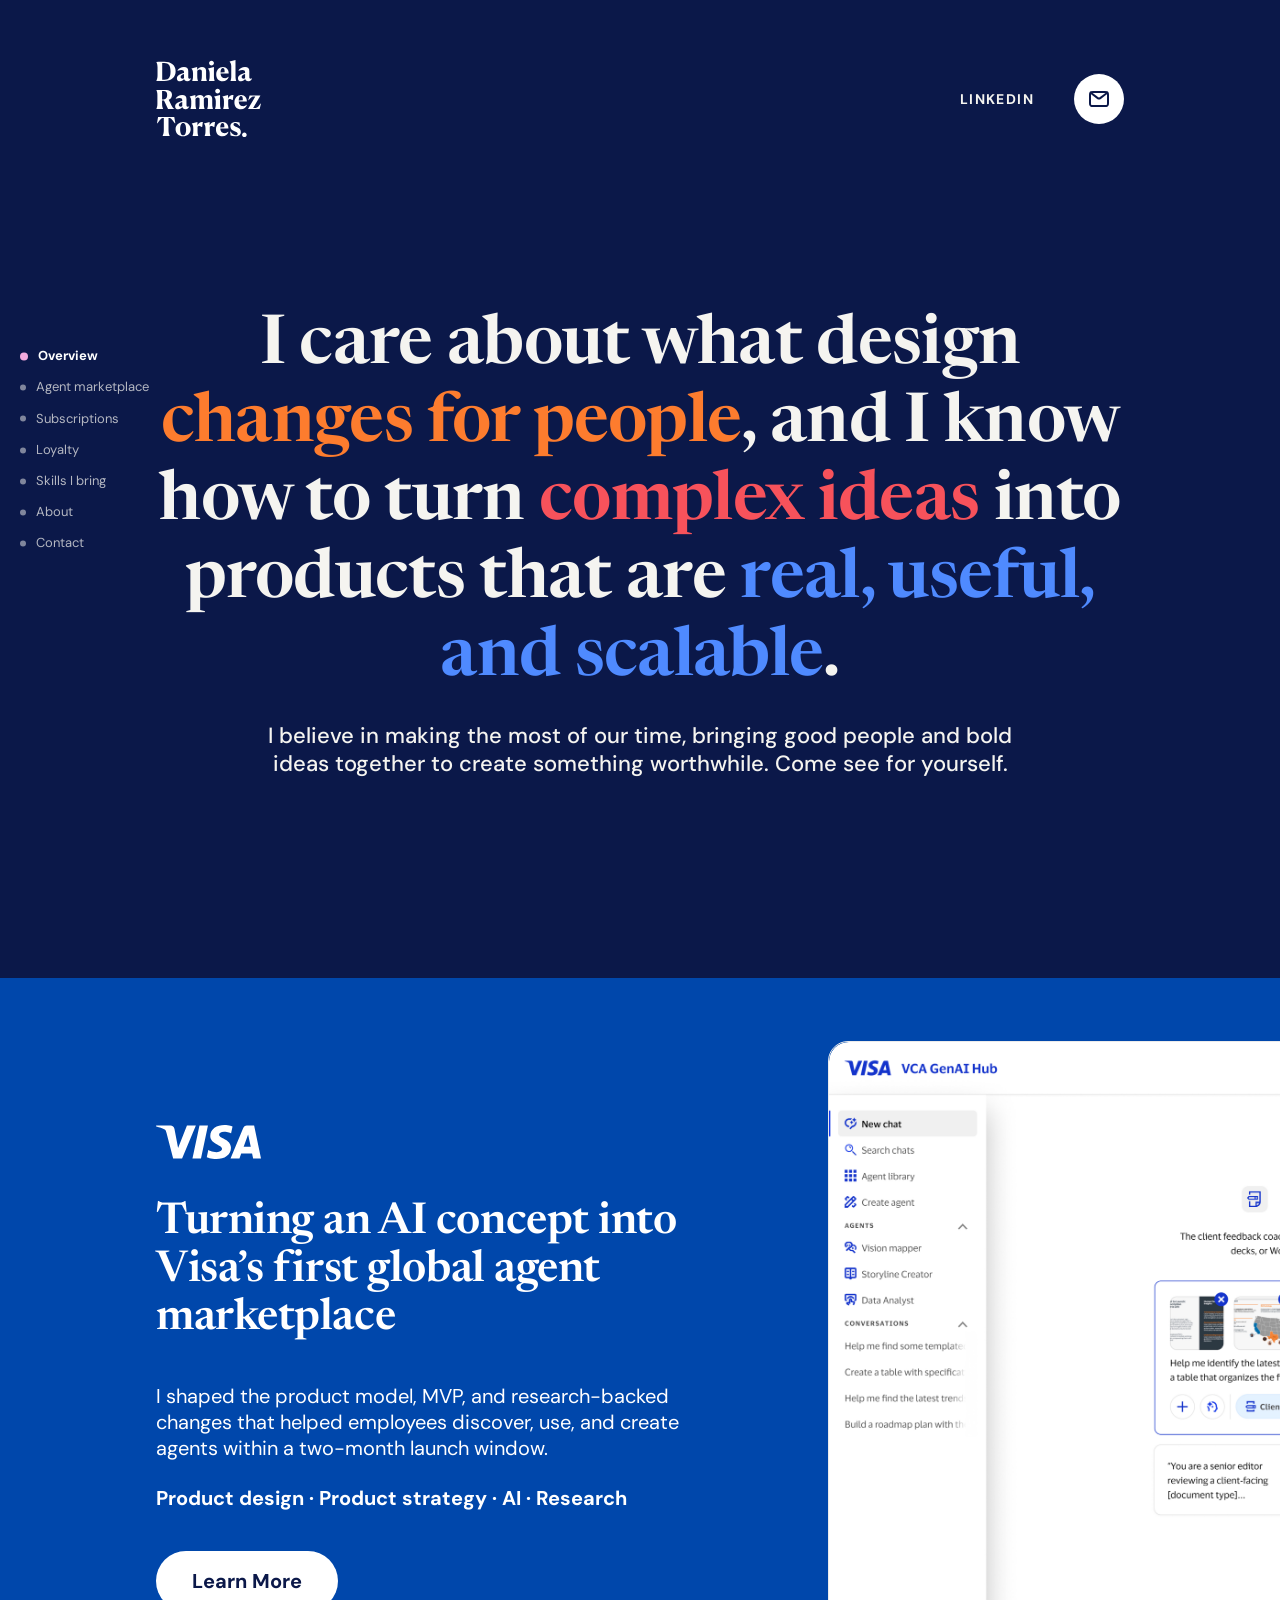
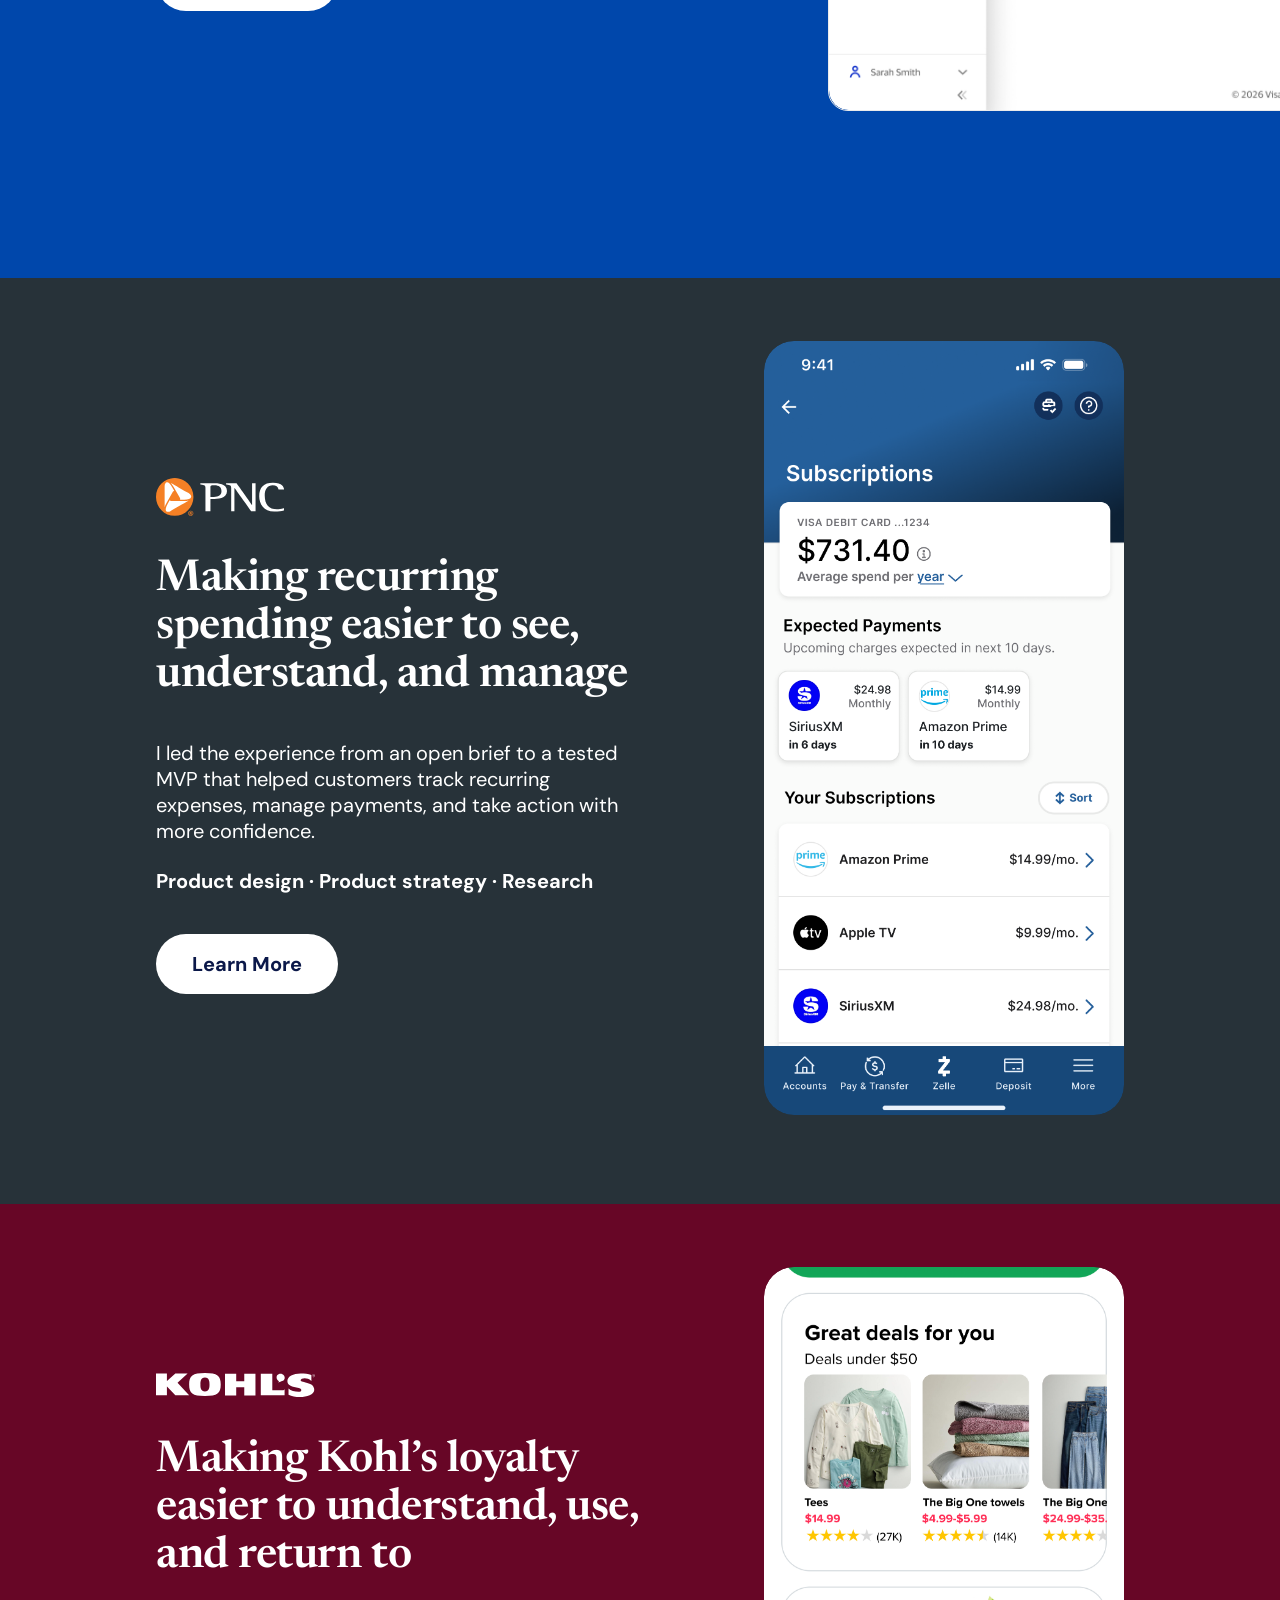
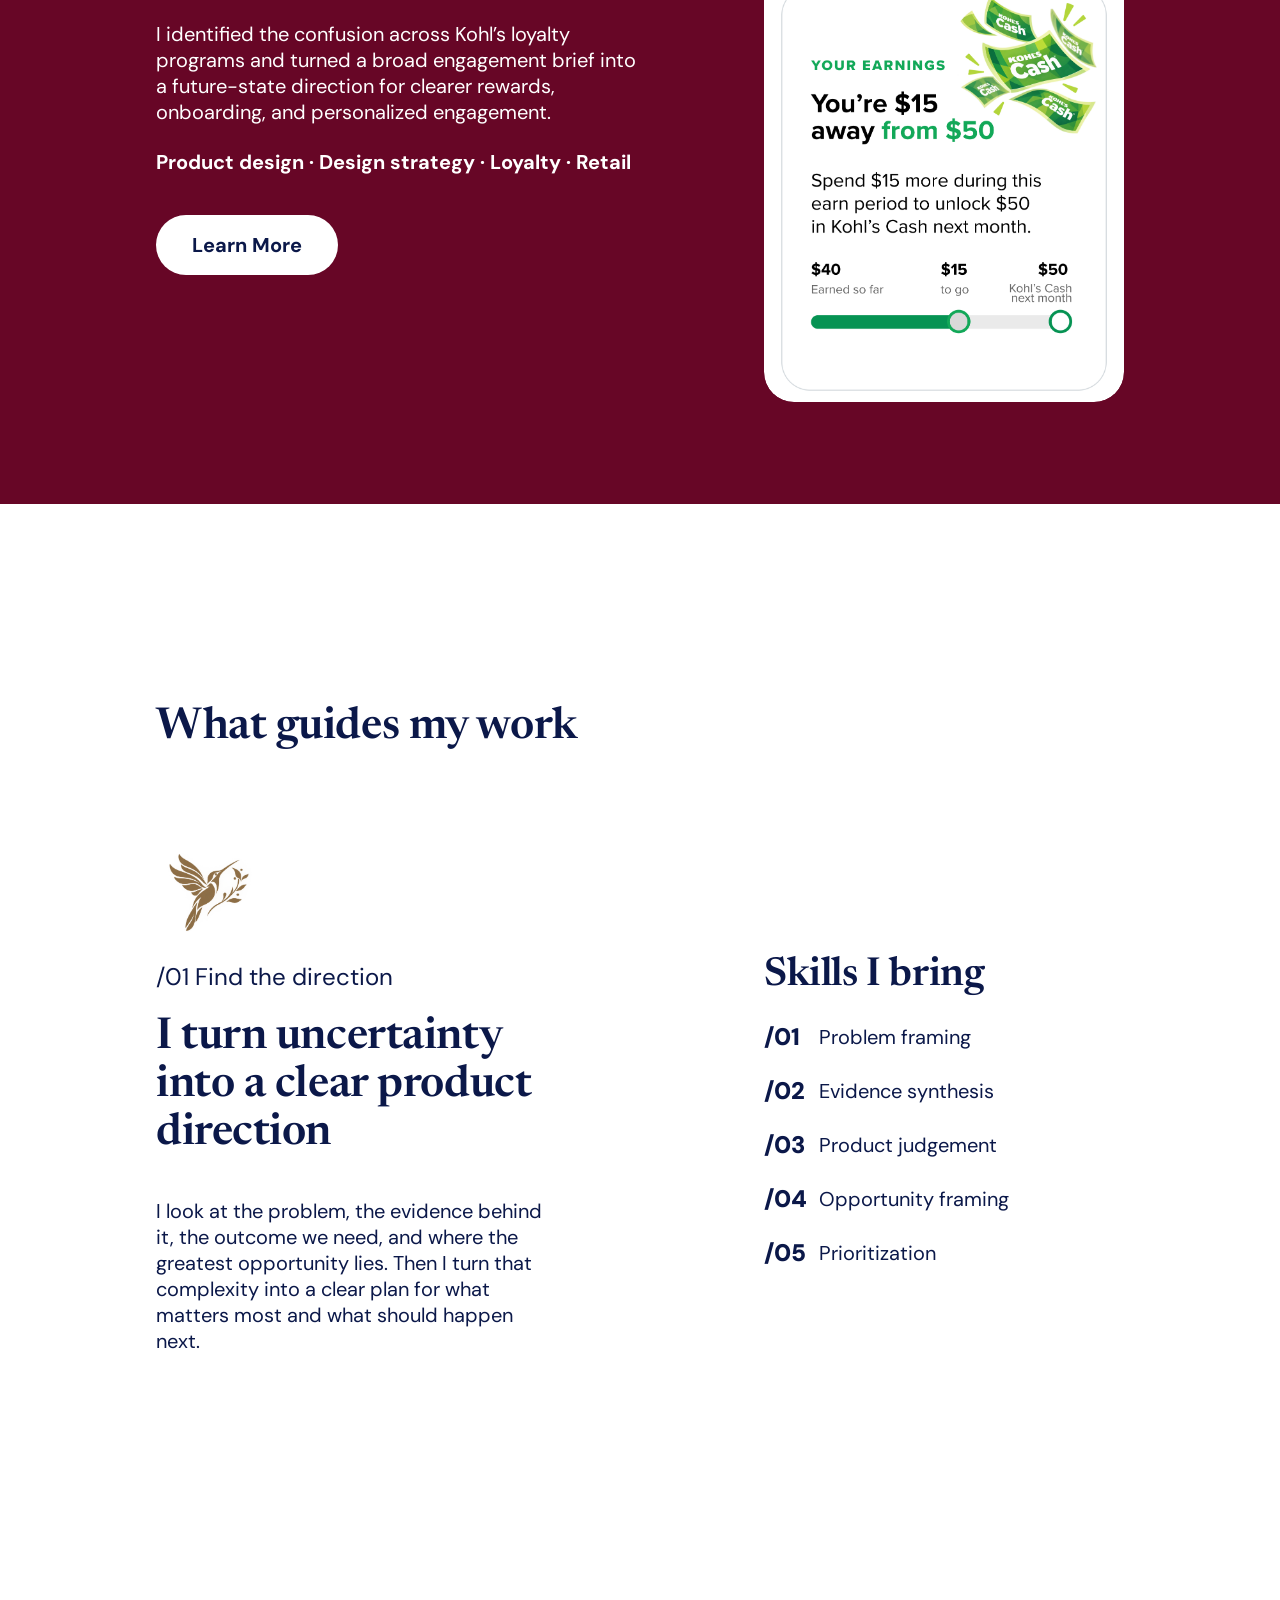
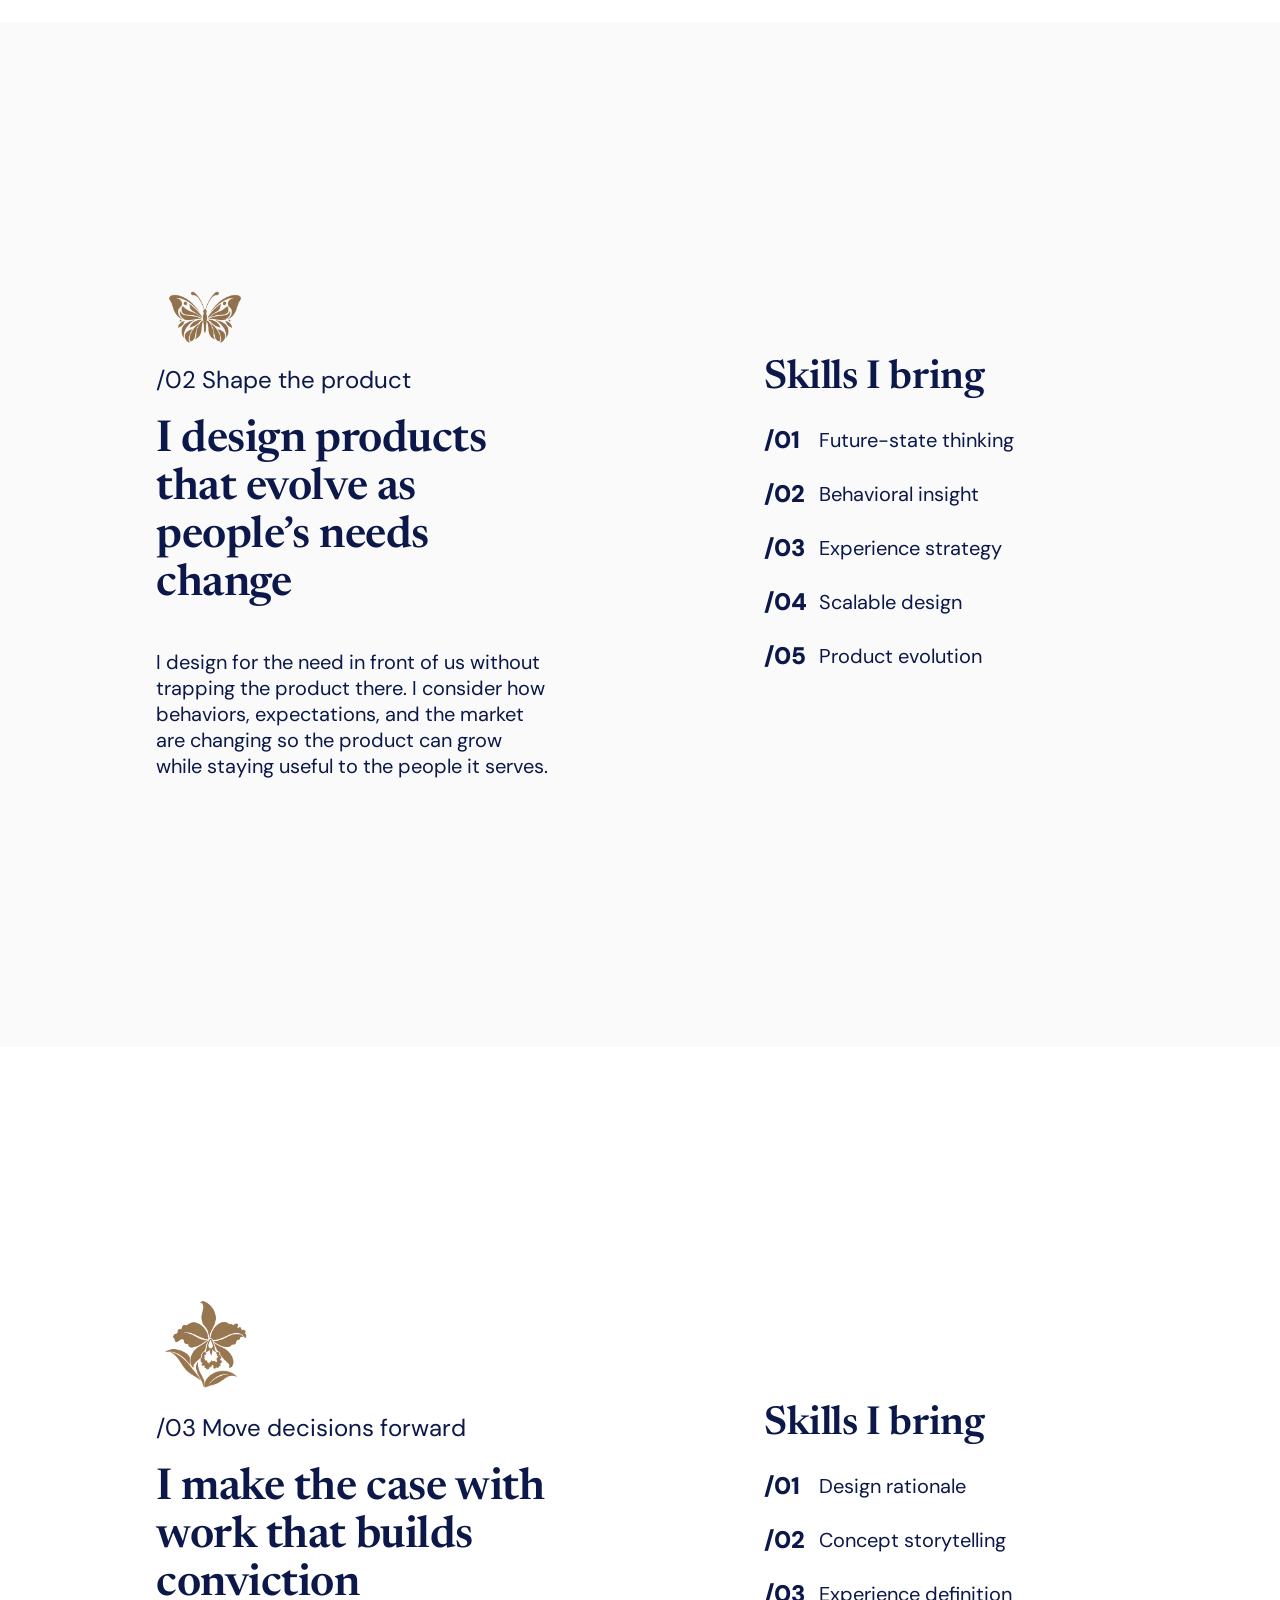
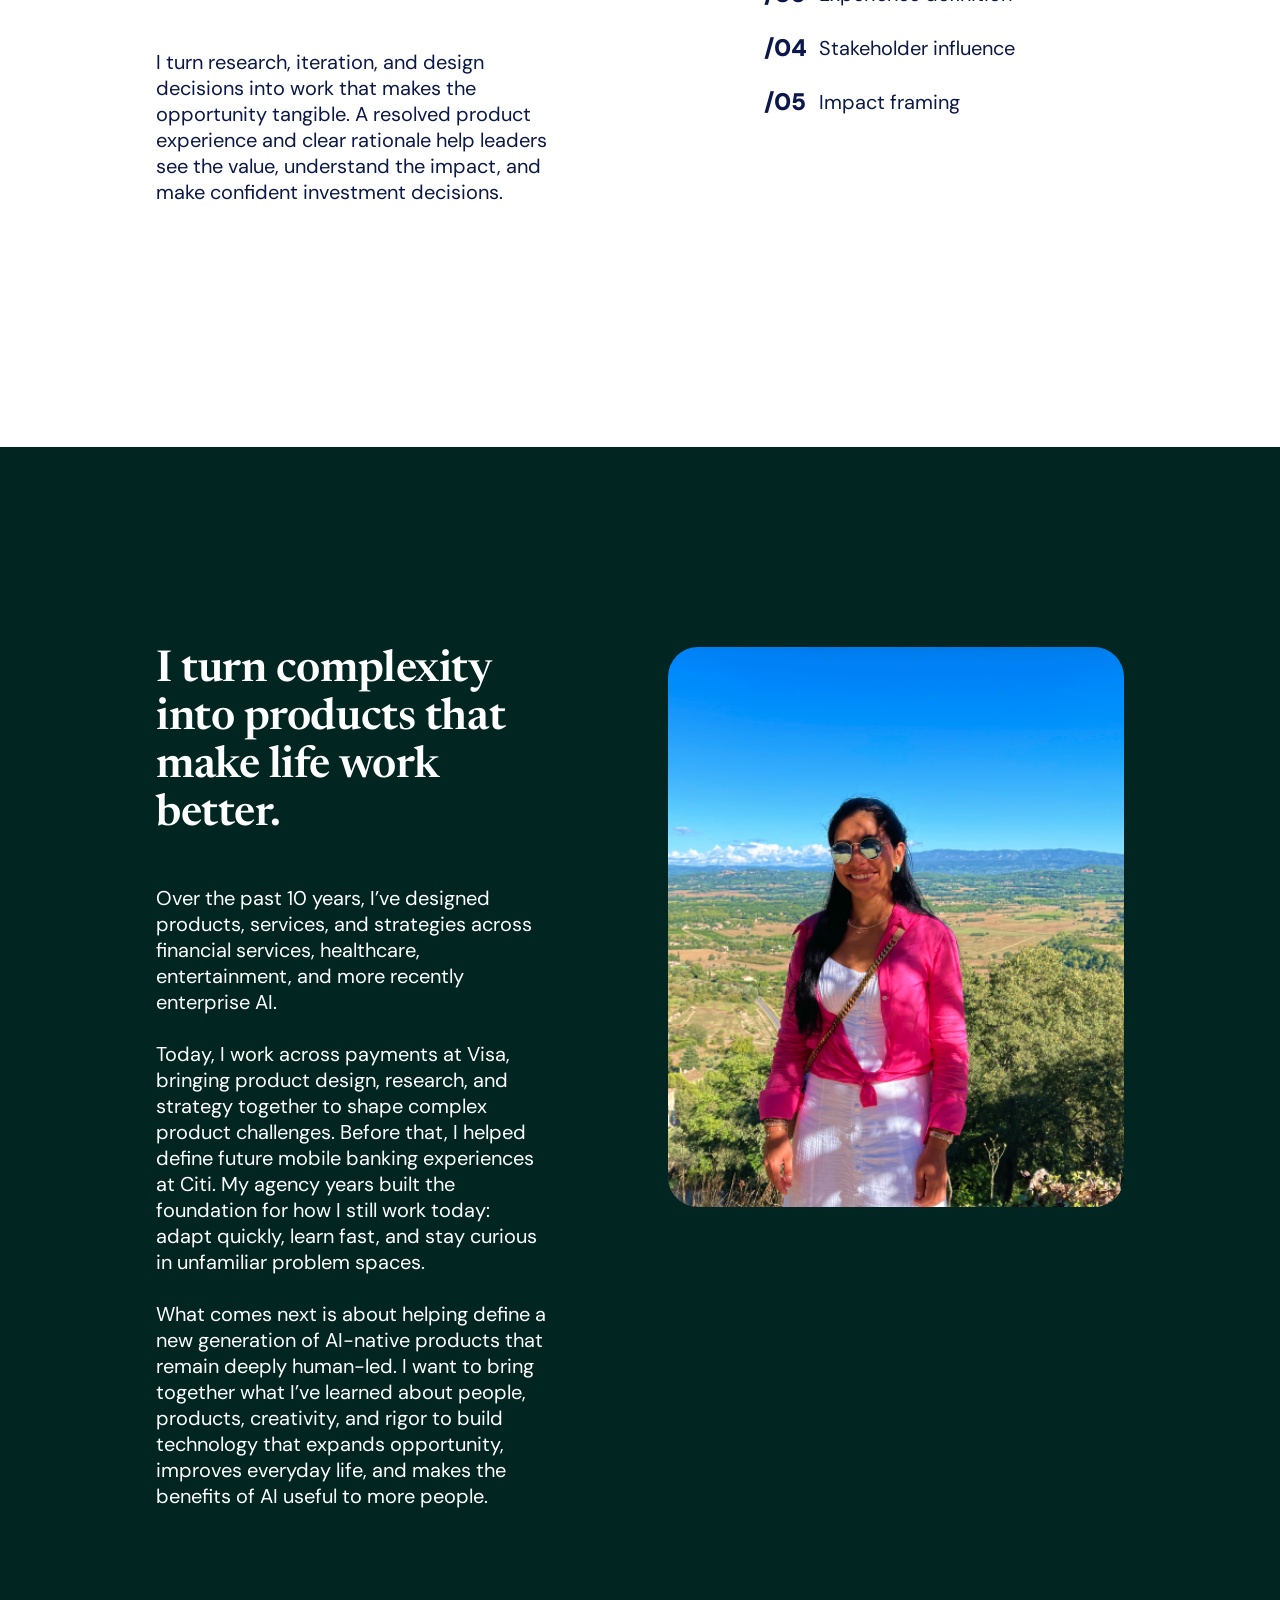
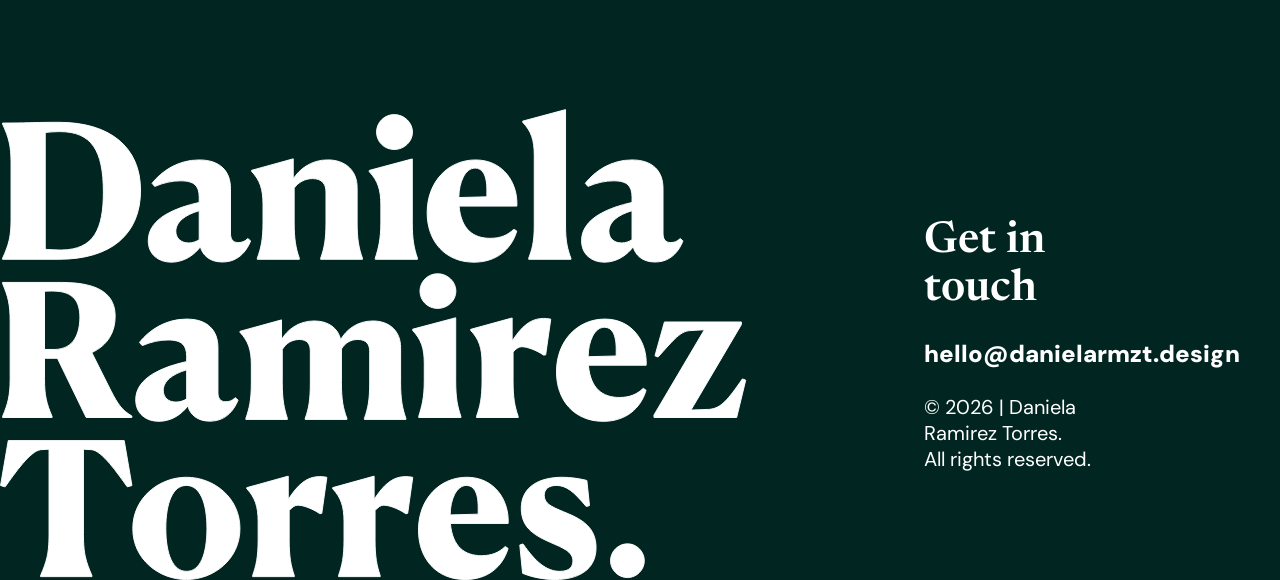
==== index.html @ c7152f42 "Point the header LinkedIn link to Daniela’s profile. Co-authored-by: Cursor <cursoragent@cursor.com>" ====
<!DOCTYPE html>
<html lang="en">
  <head>
    <meta charset="UTF-8" />
    <meta name="viewport" content="width=device-width, initial-scale=1.0" />
    <title>Daniela Ramirez Torres — Product Designer</title>
    <meta
      name="description"
      content="I believe in making the most of our time, bringing good people and bold ideas together to create something worthwhile. Come see for yourself."
    />
    <link rel="stylesheet" href="css/styles.css" />
  </head>
  <body>
    <a class="skip-link" href="#main">Skip to content</a>

    <nav class="side-nav" id="side-nav" aria-label="Page sections">
      <ul class="side-nav__list">
        <li class="side-nav__item">
          <a class="side-nav__link is-active" href="#hero" data-section="hero" aria-current="location">
            <span class="side-nav__indicator" aria-hidden="true"></span>
            <span class="side-nav__label">Overview</span>
          </a>
        </li>
        <li class="side-nav__item">
          <a class="side-nav__link" href="#agent-marketplace" data-section="agent-marketplace">
            <span class="side-nav__indicator" aria-hidden="true"></span>
            <span class="side-nav__label">Agent marketplace</span>
          </a>
        </li>
        <li class="side-nav__item">
          <a class="side-nav__link" href="#subscriptions" data-section="subscriptions">
            <span class="side-nav__indicator" aria-hidden="true"></span>
            <span class="side-nav__label">Subscriptions</span>
          </a>
        </li>
        <li class="side-nav__item">
          <a class="side-nav__link" href="#loyalty" data-section="loyalty">
            <span class="side-nav__indicator" aria-hidden="true"></span>
            <span class="side-nav__label">Loyalty</span>
          </a>
        </li>
        <li class="side-nav__item">
          <a class="side-nav__link" href="#guides" data-section="guides">
            <span class="side-nav__indicator" aria-hidden="true"></span>
            <span class="side-nav__label">Skills I bring</span>
          </a>
        </li>
        <li class="side-nav__item">
          <a class="side-nav__link" href="#about" data-section="about">
            <span class="side-nav__indicator" aria-hidden="true"></span>
            <span class="side-nav__label">About</span>
          </a>
        </li>
        <li class="side-nav__item">
          <a class="side-nav__link" href="#contact" data-section="contact">
            <span class="side-nav__indicator" aria-hidden="true"></span>
            <span class="side-nav__label">Contact</span>
          </a>
        </li>
      </ul>
    </nav>

    <nav class="mobile-nav" id="mobile-nav" aria-label="Page sections">
      <button
        type="button"
        class="mobile-nav__backdrop"
        tabindex="-1"
        aria-hidden="true"
        data-mobile-nav-close
      ></button>
      <div class="mobile-nav__dock">
        <div class="mobile-nav__panel" id="mobile-nav-panel">
          <div class="mobile-nav__panel-inner">
            <ul class="side-nav__list mobile-nav__list">
              <li class="side-nav__item">
                <a class="side-nav__link is-active" href="#hero" data-section="hero" aria-current="location">
                  <span class="side-nav__indicator" aria-hidden="true"></span>
                  <span class="side-nav__label">Overview</span>
                </a>
              </li>
              <li class="side-nav__item">
                <a class="side-nav__link" href="#agent-marketplace" data-section="agent-marketplace">
                  <span class="side-nav__indicator" aria-hidden="true"></span>
                  <span class="side-nav__label">Agent marketplace</span>
                </a>
              </li>
              <li class="side-nav__item">
                <a class="side-nav__link" href="#subscriptions" data-section="subscriptions">
                  <span class="side-nav__indicator" aria-hidden="true"></span>
                  <span class="side-nav__label">Subscriptions</span>
                </a>
              </li>
              <li class="side-nav__item">
                <a class="side-nav__link" href="#loyalty" data-section="loyalty">
                  <span class="side-nav__indicator" aria-hidden="true"></span>
                  <span class="side-nav__label">Loyalty</span>
                </a>
              </li>
              <li class="side-nav__item">
                <a class="side-nav__link" href="#guides" data-section="guides">
                  <span class="side-nav__indicator" aria-hidden="true"></span>
                  <span class="side-nav__label">Skills I bring</span>
                </a>
              </li>
              <li class="side-nav__item">
                <a class="side-nav__link" href="#about" data-section="about">
                  <span class="side-nav__indicator" aria-hidden="true"></span>
                  <span class="side-nav__label">About</span>
                </a>
              </li>
              <li class="side-nav__item">
                <a class="side-nav__link" href="#contact" data-section="contact">
                  <span class="side-nav__indicator" aria-hidden="true"></span>
                  <span class="side-nav__label">Contact</span>
                </a>
              </li>
            </ul>
          </div>
        </div>
        <button
          type="button"
          class="mobile-nav__toggle"
          aria-expanded="false"
          aria-controls="mobile-nav-panel"
        >
          <span class="mobile-nav__current" data-mobile-nav-current>Overview</span>
        </button>
      </div>
    </nav>

    <header class="site-header">
      <div class="shell">
        <a class="brand" href="#hero" aria-label="Daniela Ramirez Torres">
          <img
            class="brand__logo"
            src="assets/Logos/drt-logo.svg"
            alt="Daniela Ramirez Torres"
            width="105"
            height="78"
          />
        </a>

        <div class="header-meta">
          <a
            class="meta-link"
            href="https://www.linkedin.com/in/daniela-ramirezt"
            target="_blank"
            rel="noopener noreferrer"
            >LinkedIn</a
          >
          <a class="btn btn--icon" href="mailto:hello@danielarmzt.design" aria-label="Email Daniela">
            <svg
              class="btn--icon__icon"
              width="20"
              height="16"
              viewBox="0 0 20 16"
              fill="none"
              xmlns="http://www.w3.org/2000/svg"
              aria-hidden="true"
            >
              <path
                d="M2 2L8.10764 6.61227L8.10967 6.61396C8.78785 7.11129 9.12714 7.3601 9.49876 7.45622C9.82723 7.54117 10.1725 7.54117 10.501 7.45622C10.8729 7.36001 11.2132 7.11047 11.8926 6.61227C11.8926 6.61227 15.8101 3.60594 18 2M1 11.8002V4.2002C1 3.08009 1 2.51962 1.21799 2.0918C1.40974 1.71547 1.71547 1.40974 2.0918 1.21799C2.51962 1 3.08009 1 4.2002 1H15.8002C16.9203 1 17.4796 1 17.9074 1.21799C18.2837 1.40974 18.5905 1.71547 18.7822 2.0918C19 2.5192 19 3.079 19 4.19691V11.8036C19 12.9215 19 13.4805 18.7822 13.9079C18.5905 14.2842 18.2837 14.5905 17.9074 14.7822C17.48 15 16.921 15 15.8031 15H4.19691C3.079 15 2.5192 15 2.0918 14.7822C1.71547 14.5905 1.40974 14.2842 1.21799 13.9079C1 13.4801 1 12.9203 1 11.8002Z"
                stroke="currentColor"
                stroke-width="2"
                stroke-linecap="round"
                stroke-linejoin="round"
              />
            </svg>
          </a>
        </div>
      </div>
    </header>

    <main id="main">
      <section class="hero" id="hero" data-section-panel>
        <div class="shell">
          <div class="grid-12">
            <div class="hero__inner">
              <h1 class="hero__headline">
                <span class="hero__desktop">
                  I care about what design
                  <span class="accent-orange">changes for people</span>, and I know how to turn
                  <span class="accent-coral">complex ideas</span> into products that are
                  <span class="accent-blue">real, useful, and scalable</span>.
                </span>
                <span class="hero__mobile">
                  I care about what design
                  <span class="accent-orange">changes for people</span>, and I know how to turn
                  <span class="accent-coral">complex ideas</span> into products that are
                  <span class="accent-blue">real, useful, and scalable</span>.
                </span>
              </h1>
              <p class="hero__lede">
                <span class="hero__lede-desktop"
                  >I believe in making the most of our time, bringing good people and bold<br />
                  ideas together to create something worthwhile. Come see for yourself.</span
                >
                <span class="hero__lede-tablet"
                  >I’m a product designer and strategist turning ambitious ideas into tangible
                  products teams can build and leaders can confidently invest in.</span
                >
                <span class="hero__lede-mobile"
                  >I believe in making the most of our time, bringing good people and bold ideas
                  together to create something worthwhile. Come see for yourself.</span
                >
              </p>
            </div>
          </div>
        </div>
      </section>

      <section class="work" id="work" data-section-panel>
        <article class="project project--visa" id="agent-marketplace" data-section-panel>
          <div class="shell">
            <div class="project__layout">
              <div class="project__copy">
                <img class="project__logo" src="assets/Logos/visa-logo.svg" alt="Visa" width="105" height="34" />
                <h2>Turning an AI concept into Visa’s first global agent marketplace</h2>
                <div class="project__body">
                  <p>
                    I shaped the product model, MVP, and research-backed changes that helped employees discover, use, and create agents within a two-month launch window.
                  </p>
                  <p class="project__tags">Product design · Product strategy · AI · Research</p>
                </div>
                <a class="btn btn--primary" href="agent-marketplace.html">Learn More</a>
              </div>
              <div class="project__media project__media--bleed">
                <div class="mockup mockup--desktop mockup--bleed">
                  <img src="assets/images/project-visa.png" alt="Visa Agent Marketplace product interface" />
                </div>
              </div>
            </div>
          </div>
        </article>

        <article class="project project--pnc" id="subscriptions" data-section-panel>
          <div class="shell">
            <div class="project__layout">
              <div class="project__copy">
                <img class="project__logo project__logo--pnc" src="assets/Logos/PNC-logo.svg" alt="PNC" width="128" height="38" />
                <h2>Making recurring spending easier to see, understand, and manage</h2>
                <div class="project__body">
                  <p>
                    I led the experience from an open brief to a tested MVP that helped customers track recurring expenses, manage payments, and take action with more confidence.
                  </p>
                  <p class="project__tags">Product design · Product strategy · Research</p>
                </div>
                <a class="btn btn--primary" href="subscription-manager.html">Learn More</a>
              </div>
              <div class="project__media">
                <div class="mockup mockup--phone">
                  <img src="assets/images/project-pnc.png" alt="PNC Subscriptions mobile experience" />
                </div>
              </div>
            </div>
          </div>
        </article>

        <article class="project project--kohls" id="loyalty" data-section-panel>
          <div class="shell">
            <div class="project__layout">
              <div class="project__copy">
                <img class="project__logo project__logo--kohls" src="assets/Logos/Kohls-logo.svg" alt="Kohl's" width="159" height="24" />
                <h2>Making Kohl’s loyalty easier to understand, use, and return to</h2>
                <div class="project__body">
                  <p>
                    I identified the confusion across Kohl’s loyalty programs and turned a broad engagement brief into a future-state direction for clearer rewards, onboarding, and personalized engagement.
                  </p>
                  <p class="project__tags">Product design · Design strategy · Loyalty · Retail</p>
                </div>
                <a class="btn btn--primary" href="loyalty.html">Learn More</a>
              </div>
              <div class="project__media">
                <div class="mockup mockup--phone mockup--crop">
                  <img src="assets/images/project-kohls.png" alt="Kohl's loyalty mobile experience" />
                </div>
              </div>
            </div>
          </div>
        </article>
      </section>

      <section class="guides" id="guides" data-section-panel>
        <div class="shell">
          <h2 class="guides__heading">What guides my work</h2>
        </div>

        <div class="principle principle--direction" id="direction" data-section-panel>
          <div class="shell">
            <div class="principle__row">
              <div class="principle__main">
                <div class="principle__heading-group">
                  <div class="principle__label">
                    <img
                      class="principle__icon"
                      src="assets/illustrations/colibri-01.png"
                      alt=""
                      width="100"
                      height="100"
                    />
                    <p class="principle__eyebrow">/01 Find the direction</p>
                  </div>
                  <h2>I turn uncertainty into a clear product direction</h2>
                </div>
                <p>
                  I look at the problem, the evidence behind it, the outcome we need, and where the greatest opportunity lies. Then I turn that complexity into a clear plan for what matters most and what should happen next.
                </p>
              </div>
              <aside class="principle__skills">
                <h3>Skills I bring</h3>
                <ol>
                  <li><span>/01</span> Problem framing</li>
                  <li><span>/02</span> Evidence synthesis</li>
                  <li><span>/03</span> Product judgement</li>
                  <li><span>/04</span> Opportunity framing</li>
                  <li><span>/05</span> Prioritization</li>
                </ol>
              </aside>
            </div>
          </div>
        </div>
      </section>

      <section class="principle principle--shaping principle--alt" id="shaping" data-section-panel>
        <div class="shell">
          <div class="principle__row">
            <div class="principle__main">
              <div class="principle__heading-group">
                <div class="principle__label">
                  <img
                    class="principle__icon principle__icon--mariposa"
                    src="assets/illustrations/mariposa-01.png"
                    alt=""
                    width="100"
                    height="100"
                  />
                  <p class="principle__eyebrow">/02 Shape the product</p>
                </div>
                <h2>I design products that evolve as people’s needs change</h2>
              </div>
              <p>
                I design for the need in front of us without trapping the product there. I consider how behaviors, expectations, and the market are changing so the product can grow while staying useful to the people it serves.
              </p>
            </div>
            <aside class="principle__skills">
              <h3>Skills I bring</h3>
              <ol>
                <li><span>/01</span> Future-state thinking</li>
                <li><span>/02</span> Behavioral insight</li>
                <li><span>/03</span> Experience strategy</li>
                <li><span>/04</span> Scalable design</li>
                <li><span>/05</span> Product evolution</li>
              </ol>
            </aside>
          </div>
        </div>
      </section>

      <section class="principle principle--conviction" id="conviction" data-section-panel>
        <div class="shell">
          <div class="principle__row">
            <div class="principle__main">
              <div class="principle__heading-group">
                <div class="principle__label">
                  <img
                    class="principle__icon"
                    src="assets/illustrations/cattleya-01.png"
                    alt=""
                    width="100"
                    height="100"
                  />
                  <p class="principle__eyebrow">/03 Move decisions forward</p>
                </div>
                <h2>I make the case with work that builds conviction</h2>
              </div>
              <p>
                I turn research, iteration, and design decisions into work that makes the opportunity tangible. A resolved product experience and clear rationale help leaders see the value, understand the impact, and make confident investment decisions.
              </p>
            </div>
            <aside class="principle__skills">
              <h3>Skills I bring</h3>
              <ol>
                <li><span>/01</span> Design rationale</li>
                <li><span>/02</span> Concept storytelling</li>
                <li><span>/03</span> Experience definition</li>
                <li><span>/04</span> Stakeholder influence</li>
                <li><span>/05</span> Impact framing</li>
              </ol>
            </aside>
          </div>
        </div>
      </section>

      <section class="about" id="about" data-section-panel>
        <div class="shell">
          <div class="about__layout">
            <div class="about__copy">
              <h2>I turn complexity into products that make life work better.</h2>
              <div class="about__body">
                <p>
                  Over the past 10 years, I’ve designed products, services, and strategies across financial services, healthcare, entertainment, and more recently enterprise AI.
                </p>
                <p>
                  Today, I work across payments at Visa, bringing product design, research, and strategy together to shape complex product challenges. Before that, I helped define future mobile banking experiences at Citi. My agency years built the foundation for how I still work today: adapt quickly, learn fast, and stay curious in unfamiliar problem spaces.
                </p>
                <p>
                  What comes next is about helping define a new generation of AI-native products that remain deeply human-led. I want to bring together what I’ve learned about people, products, creativity, and rigor to build technology that expands opportunity, improves everyday life, and makes the benefits of AI useful to more people.
                </p>
              </div>
            </div>
            <figure class="about__photo">
              <img src="assets/images/portrait.png" alt="Portrait of Daniela Ramirez Torres" />
            </figure>
          </div>
        </div>
      </section>
    </main>

    <footer class="site-footer" id="contact" data-section-panel>
      <div class="footer__layout">
        <div class="brand brand--footer-logo" aria-hidden="true">
          <img
            class="brand__logo brand__logo--footer"
            src="assets/Logos/drt-logo-footer.svg"
            alt=""
            width="804"
            height="471"
          />
        </div>

        <div class="footer__contact">
          <p class="footer__cta">Get in touch</p>
          <a class="footer__email" href="mailto:hello@danielarmzt.design">hello@danielarmzt.design</a>
          <p class="footer__legal">
            © 2026 | Daniela Ramirez Torres.<br />
            All rights reserved.
          </p>
        </div>
      </div>
    </footer>

    <script src="js/main.js"></script>
  </body>
</html>
---- css/styles.css ----
/* =========================================================
   DRT Portfolio — Home / Intro @ 1440
   Mapped from Figma: colors, 12-col grid, Newsreader + DM Sans
   ========================================================= */

@font-face {
  font-family: "Newsreader";
  src: url("../assets/fonts/Newsreader-VariableFont_opsz,wght.ttf") format("truetype");
  font-weight: 200 800;
  font-style: normal;
  font-display: swap;
}

@font-face {
  font-family: "Newsreader";
  src: url("../assets/fonts/Newsreader-Italic-VariableFont_opsz,wght.ttf") format("truetype");
  font-weight: 200 800;
  font-style: italic;
  font-display: swap;
}

@font-face {
  font-family: "DM Sans";
  src: url("../assets/fonts/DMSans-VariableFont_opsz,wght.ttf") format("truetype");
  font-weight: 100 1000;
  font-style: normal;
  font-display: swap;
}

@font-face {
  font-family: "DM Sans";
  src: url("../assets/fonts/DMSans-Italic-VariableFont_opsz,wght.ttf") format("truetype");
  font-weight: 100 1000;
  font-style: italic;
  font-display: swap;
}

:root {
  /* Exact Figma tokens — Home / Intro / Master / Desktop / 1440 */
  --navy: #0b1849;
  --cream: #f5f4f0;
  --ink: #0b1849;
  --ink-soft: #3c496a;
  --paper: #ffffff;
  --paper-alt: #fafafb;
  --orange: #fd7c2e;
  --coral: #c41e3a;
  --blue: #0068f9;
  --blue-pressed: #004ac1;
  --btn-primary-bg: #ffffff;
  --btn-primary-hover: #d6e6ff;
  --btn-primary-text: #0b1849;
  --visa-bg: #0047ab;
  --pnc-bg: #273239;
  --kohls-bg: #670626;
  --about-bg: #012622;
  --green: #009852;
  --direction: #0b1849;
  --shaping: #0b1849;
  --conviction: #0b1849;
  --about-heading: #ffffff;
  --dot-active: #f2abde;
  --lang-fill: #172452;
  --lang-border: rgba(255, 255, 255, 0.1);
  --lang-hover: #515b7d;
  --secondary: #515b7d;
  --side-nav-indicator: rgba(245, 244, 240, 0.55);
  --side-nav-indicator-active: var(--dot-active);
  --side-nav-label: rgba(245, 244, 240, 0.72);
  --side-nav-label-active: var(--cream);
  --side-nav-scroll-offset: 0px;

  --serif: "Newsreader", "Iowan Old Style", "Palatino Linotype", serif;
  --sans: "DM Sans", "Avenir Next", "Segoe UI", sans-serif;

  /* 12-column system — artboard 1440
     Measured content: x 156–1284 (1128px)
     columns 72px + gutters 24px */
  --page: 1440px;
  --margin: 156px;
  --gutter: 24px;
  --cols: 12;
  --col: 72px;
  --content: calc(var(--page) - (var(--margin) * 2));

  --header-h: 184px;
  --ease: cubic-bezier(0.22, 1, 0.36, 1);
  --section-y: 0;
}

*,
*::before,
*::after {
  box-sizing: border-box;
}

html {
  scroll-behavior: smooth;
}

@media (prefers-reduced-motion: reduce) {
  html {
    scroll-behavior: auto;
  }
}

[data-section-panel] {
  scroll-margin-top: var(--side-nav-scroll-offset);
}

/* Nav targets fill at least one viewport so scroll-to never peeks the next panel.
   Contact/footer is excluded — it should stay content-sized. */
#hero,
#agent-marketplace,
#subscriptions,
#loyalty,
#guides,
#about {
  min-height: 100svh;
  min-height: 100dvh;
}

body {
  margin: 0;
  font-family: var(--sans);
  color: var(--ink);
  background: var(--paper);
  line-height: 1.55;
  text-rendering: optimizeLegibility;
  -webkit-font-smoothing: antialiased;
}

img {
  max-width: 100%;
  display: block;
}

a {
  color: inherit;
  text-decoration: none;
}

button {
  font: inherit;
  color: inherit;
  background: none;
  border: 0;
  cursor: pointer;
}

h1,
h2,
h3 {
  font-family: var(--serif);
  font-weight: 600;
  letter-spacing: -0.01em;
  line-height: 1.15;
}

p {
  margin: 0;
}

.skip-link {
  position: absolute;
  left: -999px;
  top: 0;
  background: var(--paper);
  color: var(--navy);
  padding: 0.75rem 1rem;
  z-index: 100;
}

.skip-link:focus {
  left: 1rem;
  top: 1rem;
}

/* ---------- Centered 12-column canvas ---------- */

.shell {
  width: min(100%, var(--page));
  max-width: var(--page);
  margin-inline: auto;
  padding-inline: var(--margin);
  box-sizing: border-box;
}

.grid-12 {
  display: grid;
  grid-template-columns: repeat(var(--cols), minmax(0, 1fr));
  column-gap: var(--gutter);
  width: 100%;
}

@media (max-width: 1200px) {
  :root {
    --margin: clamp(1.5rem, 5vw, 6rem);
  }
}

@media (max-width: 900px) {
  :root {
    --margin: clamp(1.25rem, 5vw, 2rem);
  }
}

/* ---------- Buttons (Figma Component States 22:84) ---------- */

.btn {
  display: inline-flex;
  align-items: center;
  justify-content: center;
  gap: 0.5rem;
  min-height: 60px;
  height: 60px;
  padding: 14px 28px;
  border-radius: 999px;
  border: 0;
  font-family: var(--sans);
  font-size: 20px;
  font-weight: 700;
  line-height: 32px;
  font-variation-settings: "opsz" 14;
  transition: background 0.2s var(--ease), border-color 0.2s var(--ease), color 0.2s var(--ease);
}

/* Primary — Default: white / navy · Hover: #f2f2f2 / navy */
.btn--primary {
  background: var(--btn-primary-bg);
  color: var(--btn-primary-text);
  width: 182px;
}

.btn--primary:hover,
.btn--primary:focus-visible {
  background: var(--btn-primary-hover);
  color: var(--btn-primary-text);
}

.btn--primary:active {
  background: var(--btn-primary-hover);
}

/* Secondary — Default: #515b7d · Hover: #0068f9 */
.btn--secondary {
  background: var(--secondary);
  color: var(--paper);
  border: 2px solid rgba(255, 255, 255, 0.1);
  width: 182px;
}

.btn--secondary:hover,
.btn--secondary:focus-visible {
  background: var(--blue);
  border-color: transparent;
}

.btn--secondary:active {
  background: var(--blue);
}

/* Primary Icon Button — Default: white circle · Hover: #f2f2f2 */
.btn--icon {
  width: 50px;
  height: 50px;
  min-height: 50px;
  padding: 0;
  border-radius: 50%;
  background: var(--btn-primary-bg);
  color: var(--btn-primary-text);
}

.btn--icon:hover,
.btn--icon:focus-visible {
  background: var(--btn-primary-hover);
}

.btn--icon:active {
  background: var(--btn-primary-hover);
}

.btn--icon__icon {
  width: 20px;
  height: 16px;
  display: block;
  flex-shrink: 0;
}

/* ---------- Header ---------- */

.site-header {
  position: absolute;
  top: 0;
  left: 0;
  right: 0;
  z-index: 20;
  color: var(--cream);
}

.site-header .shell {
  display: flex;
  align-items: center;
  justify-content: space-between;
  gap: 1.5rem;
  padding-top: 60px;
  padding-bottom: 46px;
  min-height: var(--header-h);
}

.brand {
  display: inline-flex;
  align-items: flex-start;
  color: inherit;
  line-height: 0;
}

.brand__logo {
  width: 105px;
  height: 78px;
  display: block;
}

.brand__logo--footer {
  width: 804px;
  height: auto;
  max-width: none;
}

.header-meta {
  display: flex;
  align-items: center;
  flex-wrap: nowrap;
  justify-content: flex-end;
  gap: 40px;
  font-size: 0.875rem;
  letter-spacing: 0.1em;
  text-transform: uppercase;
  font-weight: 700;
  line-height: 32px;
}

.meta-link:hover,
.footer__meta a:hover,
.footer__email:hover {
  opacity: 0.75;
}

.meta-location {
  display: inline-flex;
  align-items: center;
  gap: 0.35rem;
}

.meta-location img,
.icon-pin {
  width: 14px;
  height: 14px;
  flex-shrink: 0;
}

.meta-clock,
[data-clock] {
  font-variant-numeric: tabular-nums;
  letter-spacing: 0.04em;
  white-space: nowrap;
  min-width: 5.5rem;
  text-transform: none;
}

.lang-switch {
  position: relative;
}

.lang-switch__btn {
  display: inline-flex;
  align-items: center;
  gap: 0.45rem;
  width: 115px;
  height: 50px;
  justify-content: center;
  border: 2px solid var(--lang-border);
  border-radius: 20px;
  background: var(--lang-fill);
  letter-spacing: 0;
  font-size: 14px;
  font-weight: 700;
  line-height: 32px;
  color: var(--paper);
  transition: background 0.25s var(--ease), border-color 0.25s var(--ease);
}

.lang-switch__btn img {
  width: 16px;
  height: 16px;
}

.lang-switch__btn .chevron {
  width: 10px;
  height: 6px;
}

.lang-switch__btn:hover,
.lang-switch__btn[aria-expanded="true"] {
  background: var(--lang-hover);
  border-color: var(--lang-border);
}

.lang-switch__menu {
  position: absolute;
  top: calc(100% + 0.4rem);
  right: 0;
  margin: 0;
  padding: 0.35rem;
  list-style: none;
  min-width: 100%;
  background: var(--paper);
  color: var(--ink);
  border-radius: 0.75rem;
  box-shadow: 0 12px 40px rgba(4, 24, 63, 0.18);
}

.lang-switch__menu li {
  padding: 0.45rem 0.7rem;
  border-radius: 0.5rem;
  cursor: pointer;
  letter-spacing: 0.08em;
}

.lang-switch__menu li:hover,
.lang-switch__menu li[aria-selected="true"] {
  background: var(--paper-alt);
}

/* ---------- Section dots (hidden in current Figma desktop) ---------- */

/* ---------- Side navigation (desktop) ---------- */
/* Scoped to #side-nav so mobile-nav rules cannot override desktop styling. */

#side-nav.side-nav {
  position: fixed;
  left: max(20px, env(safe-area-inset-left, 0px));
  top: 50%;
  transform: translateY(-50%);
  z-index: 40;
  display: block;
  pointer-events: none;
}

#side-nav .side-nav__list {
  list-style: none;
  margin: 0;
  padding: 0;
  display: flex;
  flex-direction: column;
  gap: 0.45rem;
  pointer-events: auto;
}

#side-nav .side-nav__link {
  position: relative;
  display: flex;
  align-items: center;
  gap: 0.6rem;
  min-height: 1.5rem;
  padding: 0.1rem 0.4rem 0.1rem 0;
  color: var(--side-nav-label);
  outline: none;
}

#side-nav .side-nav__indicator {
  flex: 0 0 auto;
  width: 6px;
  height: 6px;
  border-radius: 50%;
  background: var(--side-nav-indicator);
  /* Size animates; color swaps instantly so contrast never fades through */
  transition:
    width 0.2s var(--ease),
    height 0.2s var(--ease);
}

#side-nav .side-nav__label {
  font-family: var(--sans);
  font-size: 0.8125rem;
  font-weight: 400;
  letter-spacing: 0;
  text-transform: none;
  line-height: 1.2;
  white-space: nowrap;
  /* Instant color on theme change — avoids cream-on-white “pink dots only” */
  transition: font-weight 0.2s var(--ease);
}

#side-nav .side-nav__link.is-active {
  color: var(--side-nav-label-active);
}

#side-nav .side-nav__link.is-active .side-nav__indicator {
  width: 8px;
  height: 8px;
  background: var(--side-nav-indicator-active);
}

#side-nav .side-nav__link.is-active .side-nav__label {
  font-weight: 700;
  color: #ffffff;
}

#side-nav .side-nav__link:hover .side-nav__indicator,
#side-nav .side-nav__link:focus-visible .side-nav__indicator {
  width: 8px;
  height: 8px;
  background: var(--dot-active);
}

#side-nav .side-nav__link:hover .side-nav__label,
#side-nav .side-nav__link:focus-visible .side-nav__label {
  color: var(--dot-active);
  font-weight: 700;
}

#side-nav .side-nav__link.is-active:hover .side-nav__label,
#side-nav .side-nav__link.is-active:focus-visible .side-nav__label {
  color: var(--dot-active);
}

#side-nav .side-nav__link:focus-visible {
  border-radius: 4px;
  box-shadow: 0 0 0 2px var(--dot-active);
}

body.side-nav-theme-dark {
  --side-nav-indicator: rgba(245, 244, 240, 0.5);
  --side-nav-indicator-active: var(--dot-active);
  --side-nav-label: rgba(245, 244, 240, 0.72);
  --side-nav-label-active: #ffffff;
}

body.side-nav-theme-light {
  --side-nav-indicator: rgba(11, 24, 73, 0.35);
  --side-nav-indicator-active: var(--dot-active);
  --side-nav-label: #0b1849;
  --side-nav-label-active: #0b1849;
}

body.side-nav-theme-light #side-nav .side-nav__link.is-active .side-nav__label {
  color: #0b1849;
}

@media (prefers-reduced-motion: reduce) {
  #side-nav .side-nav__indicator,
  #side-nav .side-nav__label {
    transition: none;
  }
}

/* ---------- Mobile section navigation ---------- */

.mobile-nav {
  display: none;
  position: fixed;
  inset: 0;
  z-index: 50;
  pointer-events: none;
}

.mobile-nav__backdrop {
  position: absolute;
  inset: 0;
  border: 0;
  padding: 0;
  margin: 0;
  background: rgba(11, 24, 73, 0.28);
  opacity: 0;
  pointer-events: none;
  transition: opacity 0.3s var(--ease);
}

.mobile-nav__dock {
  position: absolute;
  left: 50%;
  bottom: 0;
  transform: translateX(-50%);
  display: flex;
  flex-direction: column;
  align-items: stretch;
  width: min(17.5rem, calc(100% - 2rem));
  padding-bottom: calc(1rem + env(safe-area-inset-bottom, 0px));
  pointer-events: none;
}

.mobile-nav__panel {
  display: grid;
  grid-template-rows: 0fr;
  opacity: 0;
  transform: translateY(0.5rem);
  transition:
    grid-template-rows 0.35s var(--ease),
    opacity 0.25s var(--ease),
    transform 0.35s var(--ease);
  pointer-events: none;
}

.mobile-nav__panel-inner {
  overflow: hidden;
  min-height: 0;
}

.mobile-nav__list {
  list-style: none;
  display: flex;
  flex-direction: column;
  gap: 0.45rem;
  margin: 0 0 0.5rem;
  padding: 0.85rem 1rem;
  border: 1px solid #626b8a;
  border-radius: 1rem;
  background: rgba(11, 24, 73, 0.88);
  backdrop-filter: blur(16px);
  -webkit-backdrop-filter: blur(16px);
  box-shadow: 0 12px 32px rgba(11, 24, 73, 0.28);
}

.mobile-nav .side-nav__link {
  position: relative;
  display: flex;
  align-items: center;
  gap: 0.6rem;
  min-height: 1.5rem;
  padding: 0.1rem 0.4rem 0.1rem 0;
  color: rgba(245, 244, 240, 0.72);
  outline: none;
  -webkit-tap-highlight-color: transparent;
}

.mobile-nav .side-nav__indicator {
  flex: 0 0 auto;
  width: 6px;
  height: 6px;
  border-radius: 50%;
  background: rgba(245, 244, 240, 0.5);
  transition:
    width 0.25s var(--ease),
    height 0.25s var(--ease),
    background-color 0.25s var(--ease),
    opacity 0.25s var(--ease);
}

.mobile-nav .side-nav__label {
  font-family: var(--sans);
  font-size: 0.8125rem;
  font-weight: 400;
  letter-spacing: 0;
  text-transform: none;
  line-height: 1.2;
  white-space: nowrap;
  transition:
    color 0.25s var(--ease),
    font-weight 0.25s var(--ease);
}

/* Current section — same as desktop default active: pink dot + bold white */
.mobile-nav .side-nav__link.is-active {
  color: #ffffff;
}

.mobile-nav .side-nav__link.is-active .side-nav__indicator {
  width: 8px;
  height: 8px;
  background: var(--dot-active);
}

.mobile-nav .side-nav__link.is-active .side-nav__label {
  font-family: var(--sans);
  font-weight: 700;
  color: #ffffff;
}

/* Pressed — pink dot + bold pink text */
.mobile-nav .side-nav__link:active .side-nav__indicator,
.mobile-nav .side-nav__link.is-active:active .side-nav__indicator {
  width: 8px;
  height: 8px;
  background: var(--dot-active);
}

.mobile-nav .side-nav__link:active .side-nav__label,
.mobile-nav .side-nav__link.is-active:active .side-nav__label {
  font-family: var(--sans);
  font-weight: 700;
  color: var(--dot-active);
}

.mobile-nav__toggle {
  pointer-events: auto;
  align-self: center;
  display: inline-flex;
  align-items: center;
  justify-content: center;
  min-height: 2.75rem;
  padding: 0.7rem 1.35rem;
  border: 1px solid #626b8a;
  border-radius: 999px;
  background: rgba(11, 24, 73, 0.82);
  backdrop-filter: blur(16px);
  -webkit-backdrop-filter: blur(16px);
  box-shadow: 0 8px 24px rgba(11, 24, 73, 0.28);
  color: var(--dot-active);
  font-family: var(--sans);
  font-size: 0.8125rem;
  font-weight: 700;
  letter-spacing: 0;
  line-height: 1.2;
  white-space: nowrap;
  cursor: pointer;
  outline: none;
  transition:
    background 0.25s var(--ease),
    transform 0.25s var(--ease);
}

.mobile-nav__toggle:hover,
.mobile-nav__toggle:focus-visible {
  background: rgba(11, 24, 73, 0.92);
}

.mobile-nav__toggle:focus-visible {
  box-shadow:
    0 0 0 2px var(--dot-active),
    0 8px 24px rgba(11, 24, 73, 0.28);
}

.mobile-nav__current {
  font-family: var(--sans);
  color: inherit;
}

.mobile-nav.is-open {
  pointer-events: auto;
}

.mobile-nav.is-open .mobile-nav__backdrop {
  opacity: 1;
  pointer-events: auto;
}

.mobile-nav.is-open .mobile-nav__panel {
  grid-template-rows: 1fr;
  opacity: 1;
  transform: translateY(0);
  pointer-events: auto;
}

.mobile-nav.is-open .mobile-nav__dock {
  pointer-events: auto;
}

@media (prefers-reduced-motion: reduce) {
  .mobile-nav__backdrop,
  .mobile-nav__panel,
  .mobile-nav__toggle,
  .mobile-nav .side-nav__indicator,
  .mobile-nav .side-nav__label {
    transition: none;
  }
}

/* ---------- Hero — 900px ---------- */

.hero {
  min-height: 900px;
  display: flex;
  align-items: flex-start;
  padding: var(--header-h) 0 200px;
  background: var(--navy);
  color: var(--cream);
}

.hero__inner {
  grid-column: 1 / -1;
  text-align: center;
  padding-top: 124px;
  justify-self: center;
  width: 100%;
  display: flex;
  flex-direction: column;
  align-items: center;
  gap: 24px;
}

.hero__headline {
  margin: 0;
  font-size: 68px;
  font-weight: 600;
  line-height: 78px;
  color: var(--cream);
  text-align: center;
  max-width: 1128px;
}

.hero__line {
  display: block;
}

@media (min-width: 1100px) {
  .hero__line {
    white-space: nowrap;
  }
}

.hero__lede {
  max-width: 1128px;
  margin: 0;
  font-size: 22px;
  font-weight: 500;
  line-height: 28px;
  color: var(--cream);
  text-align: center;
  font-variation-settings: "opsz" 14;
}

.hero__mobile,
.hero__lede-mobile,
.hero__lede-tablet {
  display: none;
}

.accent-green { color: var(--green); }
.accent-orange { color: var(--orange); }
.accent-coral { color: var(--coral); }
.accent-blue { color: var(--blue); }

/* Hero headline accents — desktop, tablet, and mobile share these spans. */
.hero .accent-coral { color: #f7525b; }
.hero .accent-blue { color: #4f8aff; }

/* ---------- Work — 900px brand-colored projects ---------- */

.work {
  background: var(--paper);
  padding: 0;
}

.project {
  min-height: 900px;
  display: flex;
  align-items: stretch;
  overflow: clip;
  color: var(--paper);
}

.project--visa {
  background: var(--visa-bg);
  /* Shared top inset so all project images start on the same vertical line */
  padding: 63px 0;
}

.project--pnc {
  background: var(--pnc-bg);
  padding: 63px 0;
}

.project--kohls {
  background: var(--kohls-bg);
  padding: 63px 0;
}

.project__layout {
  display: flex;
  gap: 120px;
  align-items: flex-start;
  width: 100%;
}

.project__copy {
  flex: 1 1 0;
  min-width: 0;
  display: flex;
  flex-direction: column;
  align-items: flex-start;
  gap: 40px;
}

.project--visa .project__copy {
  flex: 0 1 552px;
  width: 552px;
  max-width: 552px;
  padding-top: 84px;
  padding-bottom: 98px;
}

.project--pnc .project__copy {
  padding-top: 137px;
  padding-bottom: 147px;
}

.project--kohls .project__copy {
  padding-top: 106px;
  padding-bottom: 122px;
}

.project__media {
  flex: 0 0 360px;
  width: 360px;
  display: flex;
  align-items: flex-start;
  justify-content: flex-start;
  min-height: 0;
}

.project--visa .project__media--bleed {
  /* Grow to the viewport’s right edge; image stays full-width and left-aligned */
  flex: 1 1 0;
  min-width: 0;
  width: auto;
  margin-right: calc(50% - 50vw);
  overflow: hidden;
}

.project__logo {
  height: auto;
  width: 105px;
  margin: 0;
  object-fit: contain;
  object-position: left center;
}

.project__logo--pnc {
  width: 128px;
  height: 38px;
}

.project__logo--kohls {
  width: 159px;
  height: 24px;
}

.project h2 {
  margin: 0;
  font-size: 44px;
  font-weight: 600;
  color: var(--paper);
  max-width: none;
  line-height: 48px;
}

.project__body {
  display: flex;
  flex-direction: column;
  gap: 24px;
  margin: 0;
  width: 100%;
}

.project p {
  color: var(--paper);
  max-width: none;
  margin: 0;
  font-size: 20px;
  line-height: 26px;
}

.project__tags {
  font-size: 20px !important;
  font-weight: 700;
  color: var(--paper) !important;
  margin: 0 !important;
  line-height: 26px !important;
}

.mockup {
  position: relative;
  overflow: hidden;
  background: transparent;
}

.mockup img {
  width: 100%;
  height: auto;
  object-fit: contain;
  display: block;
}

.mockup--phone {
  width: 360px;
  max-width: 360px;
  margin: 0;
  border-radius: 30px;
}

.mockup--phone img {
  width: 100%;
  height: auto;
  max-height: 774px;
  object-fit: cover;
  object-position: top center;
  border-radius: 30px;
}

.project--pnc .mockup--phone {
  height: 774px;
}

.project--pnc .mockup--phone img {
  height: 100%;
  max-height: none;
  object-fit: cover;
  object-position: top center;
}

.mockup--phone.mockup--crop {
  border-radius: 30px;
  box-shadow: none;
  height: 735px;
}

.mockup--phone.mockup--crop img {
  border-radius: 30px;
  height: 100%;
  max-height: none;
  object-fit: cover;
  object-position: top center;
}

.mockup--desktop {
  width: 100%;
  max-width: 939px;
  border-radius: 20px;
  border: 1px solid #ebebeb;
  box-shadow: none;
}

.mockup--desktop img {
  border-radius: 20px;
}

.project--visa .mockup--bleed {
  /* Full design width — viewport clips the right edge; wider screens reveal more */
  flex: 0 0 auto;
  width: 939px;
  min-width: 939px;
  max-width: none;
  height: auto;
  border-radius: 20px;
  border: 1px solid #ebebeb;
  box-shadow: none;
}

.project--visa .mockup--bleed img {
  border-radius: 20px;
  width: 939px;
  max-width: none;
  height: auto;
  object-fit: contain;
  object-position: left top;
}

/* ---------- Guides ---------- */
/* Figma Section / How I Work 01: pt 200, gap 90 to principle row, pb 268 */

.guides {
  padding: 200px 0 0;
  background: var(--paper);
}

.guides__heading {
  margin: 0 0 90px;
  font-size: 44px;
  line-height: 48px;
  font-weight: 600;
  color: var(--navy);
  text-align: left;
  max-width: 744px;
}

/* ---------- Principles ---------- */

.principle {
  min-height: 900px;
  display: flex;
  align-items: flex-start;
  padding: 246px 0 268px;
  background: var(--paper);
  color: var(--navy);
}

.principle--direction {
  min-height: 0;
  padding-top: 0;
  padding-bottom: 268px;
}

.principle--shaping {
  padding-top: 246px;
  padding-bottom: 268px;
}

.principle--conviction {
  padding-top: 246px;
  padding-bottom: 242px;
}

.principle--alt {
  background: var(--paper-alt);
}

.principle__row {
  display: flex;
  gap: 216px;
  align-items: flex-start;
  width: 100%;
}

.principle__main {
  flex: 1 1 0;
  min-width: 0;
  display: flex;
  flex-direction: column;
  gap: 40px;
}

.principle__heading-group {
  display: flex;
  flex-direction: column;
  gap: 24px;
}

.principle__label {
  display: flex;
  flex-direction: column;
  align-items: flex-start;
  gap: 22px;
  margin: 0;
}

.principle__icon {
  width: 100px;
  height: 100px;
  object-fit: cover;
  display: block;
}

.principle__icon--mariposa {
  width: 98px;
  height: 77px;
  object-fit: cover;
  object-position: center top;
}

.principle__eyebrow {
  margin: 0;
  color: var(--navy);
  font-size: 24px;
  font-weight: 400;
  line-height: 26px;
  white-space: nowrap;
}

.principle h2 {
  margin: 0;
  font-size: 44px;
  font-weight: 600;
  max-width: 457px;
  line-height: 48px;
  color: var(--navy);
}

.principle--shaping h2 {
  max-width: 552px;
}

.principle__main > p:last-child {
  max-width: none;
  margin: 0;
  color: var(--navy);
  font-size: 20px;
  line-height: 26px;
}

.principle__skills {
  flex: 0 0 360px;
  width: 360px;
  display: flex;
  flex-direction: column;
  gap: 15px;
  padding-top: 80px;
}

.principle--shaping .principle__skills {
  padding-top: 57px;
}

.principle--conviction .principle__skills {
  padding-top: 78px;
}

.principle__skills h3 {
  margin: 0;
  padding-top: 31px;
  font-size: 40px;
  font-weight: 600;
  line-height: 46px;
  color: var(--navy);
  white-space: nowrap;
}

.principle__skills ol {
  list-style: none;
  margin: 0;
  padding: 0;
  display: grid;
  gap: 8px;
}

.principle__skills li {
  display: flex;
  gap: 12px;
  color: var(--navy);
  font-size: 20px;
  line-height: 46px;
  align-items: flex-start;
}

.principle__skills li span {
  font-family: var(--sans);
  font-weight: 900;
  font-size: 24px;
  color: var(--navy);
  min-width: 43px;
  width: 43px;
  line-height: 46px;
  flex-shrink: 0;
}

/* ---------- Career ---------- */

.career {
  padding: 6rem 0 4rem;
  background: var(--paper);
}

.career__intro {
  grid-column: 2 / span 6;
}

.career__intro h2 {
  margin: 0 0 1.25rem;
  max-width: 16ch;
  font-size: clamp(2rem, 3.8vw, 2.75rem);
  color: var(--navy);
}

.career__intro p {
  max-width: 38ch;
  font-size: 1.25rem;
  color: var(--ink);
  line-height: 1.4;
}

.timeline {
  position: relative;
  grid-column: 2 / span 10;
  padding: 4rem 0 2rem;
  min-height: 48rem;
}

.timeline__vine {
  position: absolute;
  left: 50%;
  top: 0;
  transform: translateX(-50%);
  width: min(280px, 36vw);
  height: 100%;
  object-fit: contain;
  object-position: top center;
  pointer-events: none;
  z-index: 0;
}

.timeline__list {
  list-style: none;
  margin: 0;
  padding: 0;
  display: grid;
  gap: clamp(2.75rem, 5vw, 4.25rem);
  position: relative;
  z-index: 1;
}

.timeline__item {
  width: calc(50% - 4rem);
}

.timeline__item--left {
  margin-right: auto;
  text-align: left;
}

.timeline__item--right {
  margin-left: auto;
  text-align: left;
}

.timeline__meta,
.timeline__dates {
  margin: 0;
  font-size: 1.05rem;
  letter-spacing: 0.08em;
  text-transform: uppercase;
  color: var(--ink-soft);
  font-weight: 500;
}

.timeline__dates {
  margin-bottom: 0.35rem;
}

.timeline__item h3 {
  margin: 0;
  font-size: clamp(1.35rem, 2.2vw, 2rem);
  color: var(--navy);
}

/* ---------- About ---------- */

.about {
  padding: 200px 0;
  background: var(--about-bg);
  color: var(--paper);
  min-height: 1032px;
}

.about__layout {
  display: flex;
  gap: 120px;
  align-items: flex-start;
  width: 100%;
}

.about__copy {
  flex: 1 1 0;
  min-width: 0;
  display: flex;
  flex-direction: column;
  gap: 46px;
  align-items: flex-start;
}

.about__copy h2 {
  margin: 0;
  font-size: 44px;
  font-weight: 600;
  line-height: 48px;
  color: var(--about-heading);
  max-width: 548px;
}

.about__body {
  display: flex;
  flex-direction: column;
  gap: 26px;
  width: 100%;
}

.about__copy p {
  color: var(--paper);
  font-size: 20px;
  line-height: 26px;
  max-width: none;
  margin: 0;
}

.about__photo {
  flex: 0 0 456px;
  width: 456px;
  margin: 0;
}

.about__photo img {
  width: 456px;
  height: 560px;
  max-width: 456px;
  aspect-ratio: 456 / 560;
  object-fit: cover;
  border-radius: 30px;
}

/* ---------- Footer ---------- */

.site-footer {
  background: var(--about-bg);
  color: var(--paper);
  padding: 0;
  overflow: hidden;
  height: 471px;
}

.footer__layout {
  display: flex;
  gap: 120px;
  align-items: center;
  width: min(100%, var(--page));
  max-width: var(--page);
  margin-inline: auto;
  min-height: 471px;
}

.brand--footer-logo {
  flex: 0 0 804px;
  width: 804px;
  height: 471px;
  margin: 0;
  overflow: visible;
}

.brand--footer-logo .brand__logo--footer {
  width: 804px;
  max-width: none;
  height: 471px;
  display: block;
  object-fit: contain;
  object-position: left center;
}

.footer__legal {
  margin: 0;
  font-size: 20px;
  line-height: 26px;
  opacity: 1;
}

.footer__legal-break {
  display: none;
}

.footer__contact {
  flex: 1 1 0;
  min-width: 0;
  display: flex;
  flex-direction: column;
  justify-content: center;
  gap: 17px;
  text-align: left;
  padding-right: var(--margin);
  height: 180px;
}

.footer__cta {
  margin: 0;
  font-family: var(--serif);
  font-size: 44px;
  font-weight: 600;
  color: var(--paper);
  line-height: 48px;
}

.footer__email {
  font-size: 24px;
  font-weight: 900;
  color: var(--paper);
  line-height: 46px;
}

/* ---------- Motion ---------- */

@media (prefers-reduced-motion: no-preference) {
  .hero__headline,
  .hero__lede,
  .project,
  .principle,
  .about {
    animation: rise 0.9s var(--ease) both;
  }
}

@keyframes rise {
  from {
    opacity: 0;
    transform: translateY(18px);
  }
  to {
    opacity: 1;
    transform: translateY(0);
  }
}

/* ---------- Responsive / tablet ---------- */
/* Home / Intro / Tablet / 834 — Figma 876:66
   Range: 721–1100 (mobile owns ≤720; desktop owns ≥1101) */

@media (max-width: 1100px) {
  /* Dot-only on the desktop side-nav; mobile sheet keeps full labels */
  #side-nav .side-nav__label {
    position: absolute;
    width: 1px;
    height: 1px;
    padding: 0;
    margin: -1px;
    overflow: hidden;
    clip: rect(0, 0, 0, 0);
    white-space: nowrap;
    border: 0;
  }

  #side-nav .side-nav__link {
    justify-content: center;
    min-width: 1.5rem;
    padding-inline: 0.35rem;
  }
}

@media (max-width: 1100px) and (min-width: 721px) {
  :root {
    --page: 834px;
    --margin: 40px;
    --header-h: 184px;
  }

  .shell {
    width: 100%;
    max-width: none;
    padding-inline: 40px;
  }

  .grid-12 {
    display: block;
  }

  /* —— Header —— */
  .site-header .shell {
    padding-top: 60px;
    padding-bottom: 46px;
    min-height: var(--header-h);
  }

  .brand__logo {
    width: 105px;
    height: 78px;
  }

  .header-meta {
    gap: 40px;
    font-size: 14px;
    letter-spacing: 1.4px;
    font-weight: 700;
    line-height: 32px;
  }

  .btn--icon {
    width: 50px;
    height: 50px;
    min-height: 50px;
  }

  .btn--primary {
    width: 182px;
    min-height: 60px;
    height: 60px;
    padding: 14px 28px;
    font-size: 20px;
    line-height: 32px;
  }

  /* —— Hero —— */
  .hero {
    min-height: 900px;
    align-items: flex-start;
    padding: var(--header-h) 0 200px;
  }

  .hero__inner {
    padding-top: 124px;
    gap: 24px;
    text-align: center;
    width: 100%;
  }

  .hero__headline {
    margin: 0;
    font-size: 68px;
    line-height: 78px;
    font-weight: 600;
    max-width: none;
  }

  .hero__lede-desktop,
  .hero__lede-mobile {
    display: none;
  }

  .hero__lede-tablet {
    display: block;
  }

  .hero__lede {
    max-width: none;
    margin: 0;
    font-size: 22px;
    line-height: 28px;
    font-weight: 500;
    font-variation-settings: "opsz" 14;
  }

  /* —— Projects —— */
  .project,
  .project--visa,
  .project--pnc,
  .project--kohls {
    min-height: 900px;
    align-items: flex-start;
  }

  .project--visa {
    padding: 116px 0;
    height: auto;
  }

  .project--pnc,
  .project--kohls {
    padding: 130px 0;
  }

  .project__layout {
    display: flex;
    flex-direction: row;
    align-items: flex-start;
    gap: 64px;
    width: 100%;
  }

  .project__copy {
    flex: 1 1 0;
    min-width: 0;
    display: flex;
    flex-direction: column;
    align-items: flex-start;
    gap: 40px;
  }

  .project h2 {
    margin: 0;
    font-size: 44px;
    line-height: 48px;
    max-width: none;
  }

  .project__body {
    gap: 24px;
    margin: 0;
    width: 100%;
  }

  .project p {
    max-width: none;
    margin: 0;
    font-size: 20px;
    line-height: 26px;
  }

  .project__tags {
    font-size: 20px !important;
    font-weight: 700;
    line-height: 26px !important;
    margin: 0 !important;
  }

  .project__media {
    flex: 0 0 360px;
    width: 360px;
    margin: 0;
    justify-content: flex-start;
  }

  /* Visa — stacked, contained media (no desktop bleed) */
  .project--visa .project__layout {
    flex-direction: column;
    gap: 56px;
  }

  .project--visa .project__copy {
    flex: none;
    width: 100%;
    max-width: none;
    padding-top: 0;
    padding-bottom: 0;
  }

  .project--visa .project__media--bleed {
    flex: none;
    width: 100%;
    margin-right: 0;
    overflow: visible;
  }

  .project--visa .mockup--desktop,
  .project--visa .mockup--bleed,
  .mockup--desktop,
  .mockup--bleed {
    flex: none;
    min-width: 0;
    max-width: none;
    width: 100%;
    height: auto;
    border-radius: 16px;
    border: 0.8px solid #ebebeb;
    box-shadow: none;
    overflow: hidden;
  }

  .project--visa .mockup--bleed img,
  .mockup--desktop img,
  .mockup--bleed img {
    width: 100%;
    max-width: none;
    min-width: 0;
    height: auto;
    border-radius: 16px;
    object-fit: cover;
    object-position: left top;
  }

  /* PNC — side-by-side */
  .project--pnc .project__copy {
    padding-top: 30px;
    padding-bottom: 108px;
  }

  .project--pnc .project__media {
    padding-top: 31px;
  }

  .mockup--phone,
  .project--pnc .mockup--phone {
    width: 360px;
    max-width: 360px;
    height: 774px;
    margin: 0;
    border-radius: 30px;
  }

  .mockup--phone img,
  .project--pnc .mockup--phone img {
    width: 100%;
    height: 100%;
    max-height: none;
    border-radius: 30px;
    object-fit: cover;
    object-position: top center;
  }

  /* Kohl’s — side-by-side */
  .project--kohls .project__copy {
    padding-top: 0;
    padding-bottom: 122px;
  }

  .mockup--phone.mockup--crop,
  .project--kohls .mockup--phone.mockup--crop {
    width: 360px;
    height: 740px;
    border-radius: 30px;
  }

  .mockup--phone.mockup--crop img,
  .project--kohls .mockup--phone.mockup--crop img {
    border-radius: 30px;
    height: 100%;
    object-fit: cover;
    object-position: top center;
  }

  /* —— Guides + principles —— */
  .guides {
    padding: 130px 0 0;
    background: var(--paper);
  }

  .guides__heading {
    margin: 0 0 20px;
    font-size: 44px;
    line-height: 48px;
    text-align: center;
    max-width: none;
  }

  .principle,
  .principle--shaping,
  .principle--conviction {
    min-height: 900px;
    align-items: flex-start;
  }

  .principle--direction {
    min-height: 0;
    padding-top: 0;
    padding-bottom: 254px;
  }

  .principle--shaping {
    padding: 130px 0 150px;
  }

  .principle--conviction {
    padding: 130px 0;
  }

  .principle__row {
    display: flex;
    flex-direction: row;
    gap: 64px;
    align-items: flex-start;
    width: 100%;
  }

  .principle__main {
    flex: 1 1 0;
    min-width: 0;
    display: flex;
    flex-direction: column;
    gap: 40px;
  }

  .principle__heading-group {
    gap: 24px;
  }

  .principle__label {
    display: flex;
    flex-direction: column;
    gap: 22px;
    margin: 0;
  }

  .principle__icon {
    width: 100px;
    height: 100px;
  }

  .principle__icon--mariposa {
    width: 98px;
    height: 77px;
    object-fit: cover;
    object-position: center top;
  }

  .principle__eyebrow {
    margin: 0;
    font-size: 24px;
    line-height: 26px;
    white-space: nowrap;
  }

  .principle h2 {
    margin: 0;
    font-size: 44px;
    line-height: 48px;
    max-width: 457px;
  }

  .principle--shaping h2 {
    max-width: 552px;
  }

  .principle__main > p:last-child {
    max-width: none;
    margin: 0;
    font-size: 20px;
    line-height: 26px;
  }

  .principle__skills {
    flex: 0 0 360px;
    width: 360px;
    padding-top: 80px;
    gap: 15px;
  }

  .principle--shaping .principle__skills {
    padding-top: 57px;
  }

  .principle--conviction .principle__skills {
    padding-top: 78px;
  }

  .principle__skills h3 {
    font-size: 40px;
    line-height: 46px;
    padding-top: 31px;
    white-space: nowrap;
  }

  .principle__skills ol {
    gap: 8px;
  }

  .principle__skills li {
    gap: 12px;
    font-size: 20px;
    line-height: 46px;
    align-items: center;
  }

  .principle__skills li span {
    font-weight: 900;
    font-size: 24px;
    min-width: 48px;
    width: 48px;
    line-height: 46px;
  }

  /* —— About —— */
  .about {
    padding: 130px 0;
    min-height: 1032px;
  }

  .about__layout {
    display: flex;
    flex-direction: row;
    align-items: flex-start;
    gap: 40px;
    width: 100%;
  }

  .about__copy {
    flex: 1 1 0;
    min-width: 0;
    gap: 46px;
  }

  .about__copy h2 {
    margin: 0;
    font-size: 44px;
    line-height: 48px;
    max-width: 548px;
  }

  .about__body {
    gap: 26px;
  }

  .about__copy p {
    font-size: 20px;
    line-height: 26px;
    max-width: none;
  }

  .about__photo {
    flex: 0 0 300px;
    width: 300px;
    margin: 0;
  }

  .about__photo img {
    width: 300px;
    height: 368.421px;
    max-width: 300px;
    aspect-ratio: 300 / 368.421;
    object-fit: cover;
    border-radius: 19.737px;
  }

  /* —— Footer — contact above logo —— */
  .site-footer {
    padding: 56px 0 64px;
    height: auto;
  }

  .footer__layout {
    display: flex;
    flex-direction: column;
    align-items: center;
    gap: 56px;
    min-height: 0;
    width: 100%;
    max-width: none;
    padding-inline: 40px;
    box-sizing: border-box;
  }

  .footer__contact {
    order: 1;
    flex: none;
    align-self: stretch;
    align-items: flex-start;
    text-align: left;
    padding-inline: 0;
    gap: 17px;
    height: auto;
    width: 100%;
  }

  .brand--footer-logo {
    order: 2;
    align-self: center;
    margin: 0;
    width: 100%;
    max-width: 754px;
    flex: none;
    height: auto;
  }

  .brand--footer-logo .brand__logo--footer {
    width: 100%;
    max-width: 754px;
    height: auto;
    aspect-ratio: 754 / 441.709;
    display: block;
    object-fit: contain;
    object-position: center center;
  }

  .footer__cta {
    font-size: 44px;
    line-height: 48px;
  }

  .footer__email {
    font-size: 24px;
    font-weight: 900;
    line-height: 46px;
  }

  .footer__legal {
    font-size: 20px;
    line-height: 26px;
  }

  .footer__legal-break {
    display: block;
  }
}

@media (max-width: 720px) {
  #side-nav.side-nav {
    display: none;
  }

  .mobile-nav {
    display: block;
  }
}

/* ---------- Mobile / 390 — Figma Home / Intro / Mobile / 390 ---------- */

@media (max-width: 720px) {
  :root {
    --margin: 24px;
    --page: 390px;
  }

  .shell {
    width: 100%;
    max-width: none;
    padding-inline: 24px;
  }

  .grid-12 {
    display: block;
  }

  /* —— Header (nav: px 24, py 28; logo 88×65.37) —— */
  .site-header {
    position: absolute;
    top: 0;
    left: 0;
    right: 0;
    background: transparent;
    padding-bottom: 0;
  }

  .site-header .shell {
    align-items: center;
    padding-top: 28px;
    padding-bottom: 28px;
    min-height: 0;
  }

  .brand__logo {
    width: 88px;
    height: 65.371px;
  }

  .header-meta {
    gap: 20px;
    font-size: 12px;
    letter-spacing: 1.2px;
    font-weight: 700;
    line-height: normal;
    text-transform: uppercase;
  }

  .btn--icon {
    width: 44px;
    height: 44px;
    min-height: 44px;
  }

  /* Figma Mail icon sits in a 24×24 frame; keep 20×16 envelope aspect (no square squash) */
  .btn--icon__icon {
    width: 20px;
    height: 16px;
  }

  .btn--primary {
    min-height: 56px;
    height: 56px;
    width: auto;
    min-width: 0;
    padding: 14px 28px;
    font-size: 18px;
    font-weight: 700;
    line-height: 28px;
  }

  /* —— Hero (spacing reduced ~20% from Figma 844 / pt 72 / pb 88 / gap 32) —— */
  .hero {
    min-height: 675px;
    align-items: flex-start;
    padding: 0;
  }

  .hero__inner {
    padding-top: calc(28px + 65.371px + 28px + 58px);
    padding-bottom: 70px;
    text-align: center;
    gap: 26px;
  }

  .hero__headline {
    margin: 0;
    font-size: 40px;
    line-height: 45px;
    font-weight: 600;
    max-width: none;
  }

  .hero__desktop,
  .hero__lede-desktop,
  .hero__lede-tablet {
    display: none;
  }

  .hero__mobile,
  .hero__lede-mobile {
    display: block;
  }

  .hero__lede {
    max-width: none;
    margin: 0;
    font-size: 18px;
    line-height: 26px;
    font-weight: 500;
    opacity: 1;
    font-variation-settings: "opsz" 14;
  }

  /* —— Projects (Figma 758:112 Visa — py 72, gap 40) —— */
  .project,
  .project--visa,
  .project--pnc,
  .project--kohls {
    min-height: 0;
    align-items: flex-start;
    padding: 72px 0;
    overflow: visible;
  }

  .project__layout {
    display: flex;
    flex-direction: column;
    align-items: flex-start;
    gap: 40px;
  }

  .project__copy,
  .project--visa .project__copy {
    display: flex;
    flex-direction: column;
    align-items: flex-start;
    gap: 24px;
    flex: none;
    width: 100%;
    max-width: none;
    padding-top: 0 !important;
    padding-bottom: 0 !important;
  }

  .project__logo {
    height: 33.98px;
    width: 105px;
    margin: 0;
  }

  .project__logo--pnc {
    width: 128px;
    height: 38px;
  }

  .project__logo--kohls {
    width: 159px;
    height: 24px;
  }

  .project h2 {
    margin: 0;
    font-size: 34px;
    line-height: 38px;
    max-width: none;
  }

  .project__body {
    gap: 24px;
    margin: 0;
    width: 100%;
  }

  .project p {
    max-width: none;
    margin: 0;
    font-size: 18px;
    line-height: 26px;
  }

  .project__tags {
    font-size: 18px !important;
    font-weight: 700;
    line-height: 26px !important;
    margin: 0 !important;
  }

  .project__copy .btn {
    margin-top: 0;
  }

  .project__media,
  .project--visa .project__media--bleed {
    width: 100%;
    flex: none;
    margin: 0;
    justify-content: center;
  }

  /* Visa desktop mock — 342×243.3, radius 12 */
  .project--visa .mockup--desktop,
  .project--visa .mockup--bleed,
  .mockup--desktop,
  .mockup--bleed {
    flex: none;
    min-width: 0;
    max-width: none;
    width: 100%;
    height: 243.3px;
    border-radius: 12px;
    border: 1px solid #ebebeb;
    box-shadow: none;
    overflow: hidden;
  }

  .project--visa .mockup--bleed img,
  .mockup--desktop img,
  .mockup--bleed img {
    width: 100%;
    max-width: none;
    min-width: 0;
    height: 100%;
    max-height: none;
    border-radius: 12px;
    object-fit: cover;
    object-position: left top;
  }

  /* PNC phone — 288×619.2, centered, radius 24 */
  .mockup--phone,
  .project--pnc .mockup--phone {
    max-width: none;
    width: 288px;
    height: 619.2px;
    margin: 0 auto;
    border-radius: 24px;
    border: 0;
    overflow: hidden;
  }

  .mockup--phone img,
  .project--pnc .mockup--phone img {
    width: 100%;
    height: 100%;
    max-height: none;
    border-radius: 24px;
    object-fit: cover;
    object-position: top center;
  }

  /* Kohl’s phone — 288×592, centered, radius 24 */
  .mockup--phone.mockup--crop,
  .project--kohls .mockup--phone.mockup--crop {
    border: 0;
    border-radius: 24px;
    width: 288px;
    height: 592px;
  }

  .mockup--phone.mockup--crop img,
  .project--kohls .mockup--phone.mockup--crop img {
    border-radius: 24px;
    object-fit: cover;
    object-position: top center;
  }

  /* —— Guides + principles —— */
  .guides {
    padding: 72px 0 0;
    background: var(--paper);
  }

  .guides__heading {
    margin: 0 0 56px;
    font-size: 34px;
    line-height: 38px;
    text-align: left;
    max-width: none;
  }

  .principle,
  .principle--shaping,
  .principle--conviction {
    min-height: 0;
    align-items: flex-start;
    padding: 72px 0;
  }

  .principle--direction {
    padding-top: 0;
    padding-bottom: 72px;
  }

  .principle__row {
    display: flex;
    flex-direction: column;
    gap: 32px;
  }

  .principle__main {
    display: flex;
    flex-direction: column;
    gap: 24px;
  }

  .principle__heading-group {
    gap: 24px;
  }

  .principle__label {
    display: flex;
    flex-direction: column;
    gap: 24px;
    margin: 0;
  }

  .principle--shaping .principle__label,
  .principle--conviction .principle__label {
    gap: 16px;
  }

  .principle__icon {
    width: 80px;
    height: 80px;
  }

  .principle__icon--mariposa {
    width: 80px;
    height: 80px;
    object-fit: cover;
    object-position: center;
  }

  .principle__eyebrow {
    margin: 0;
    font-size: 18px;
    line-height: 26px;
    white-space: normal;
  }

  .principle h2 {
    margin: 0;
    font-size: 34px;
    line-height: 38px;
    max-width: none;
  }

  .principle__main > p:last-child {
    max-width: none;
    margin: 0;
    font-size: 18px;
    line-height: 25px;
  }

  .principle__skills {
    width: 100%;
    flex: none;
    padding-top: 0 !important;
    gap: 16px;
  }

  .principle__skills h3 {
    font-size: 28px;
    line-height: 34px;
    padding-top: 0;
    white-space: normal;
  }

  .principle__skills ol {
    gap: 8px;
  }

  .principle__skills li {
    gap: 12px;
    font-size: 18px;
    line-height: 32px;
    align-items: center;
  }

  .principle__skills li span {
    font-weight: 900;
    font-size: 18px;
    min-width: 34px;
    width: 34px;
    line-height: 32px;
  }

  /* —— About (pt 72, gap 32; portrait centered to mobile content width) —— */
  .about {
    padding: 72px 0 17px;
    min-height: 0;
  }

  .about .shell {
    padding-inline: 24px;
  }

  .about__layout {
    display: flex;
    flex-direction: column;
    align-items: center;
    gap: 32px;
  }

  .about__copy {
    gap: 32px;
    width: 100%;
    align-self: stretch;
  }

  .about__body {
    gap: 26px;
  }

  .about__copy h2 {
    margin: 0;
    font-size: 34px;
    line-height: 38px;
    max-width: none;
  }

  .about__copy p {
    font-size: 18px;
    line-height: 26px;
    max-width: none;
  }

  .about__photo {
    width: 100%;
    max-width: none;
    flex: none;
    align-self: center;
    margin-inline: auto;
  }

  .about__photo img {
    display: block;
    max-width: none;
    width: 100%;
    height: 420px;
    aspect-ratio: auto;
    object-fit: cover;
    object-position: center center;
    border-radius: 24px;
  }

  /* —— Footer (contact + logo left-aligned, 24px left inset) —— */
  .site-footer {
    /* Extra bottom padding clears the sticky nav; keep #012622 (no white body gap) */
    padding: 24px 0 calc(40px + 4.5rem + env(safe-area-inset-bottom, 0px));
    height: auto;
    background: #012622;
  }

  .footer__layout {
    display: flex;
    flex-direction: column;
    align-items: flex-start;
    gap: 48px;
    min-height: 0;
    width: 100%;
    max-width: none;
    padding-left: 24px;
    padding-right: 24px;
    box-sizing: border-box;
  }

  .footer__contact {
    order: 1;
    align-self: flex-start;
    align-items: flex-start;
    text-align: left;
    padding-inline: 0;
    padding-left: 0;
    padding-right: 0;
    gap: 16px;
    height: auto;
    width: 100%;
  }

  .brand--footer-logo {
    order: 2;
    align-self: flex-start;
    margin: 0;
    margin-left: 0;
    width: 100%;
    max-width: none;
    flex: none;
    height: 211px;
  }

  .brand--footer-logo .brand__logo--footer {
    width: 100%;
    max-width: none;
    height: 211px;
    display: block;
    object-fit: contain;
    object-position: left center;
  }

  .footer__cta {
    font-size: 34px;
    line-height: 38px;
  }

  .footer__email {
    font-size: 22px;
    font-weight: 900;
    line-height: 32px;
  }

  .footer__legal {
    font-size: 16px;
    line-height: 22px;
    opacity: 1;
  }

  .footer__legal-break {
    display: block;
  }
}

/* ---------- Password gate (Figma 22:512 desktop · 789:117 mobile) ---------- */

.password-page {
  background: var(--navy);
  color: var(--cream);
}

.password-gate {
  min-height: 100vh;
  min-height: 100dvh;
  display: flex;
  align-items: center;
  justify-content: center;
  background: var(--navy);
  color: var(--cream);
}

.password-gate__shell {
  width: min(100%, var(--page));
  max-width: var(--page);
  margin-inline: auto;
  padding-inline: var(--margin);
  box-sizing: border-box;
}

.password-gate__layout {
  display: grid;
  grid-template-columns: 360px minmax(0, 648px);
  grid-template-rows: auto auto;
  column-gap: 120px;
  align-items: start;
  justify-content: space-between;
  width: 100%;
  max-width: var(--content);
}

.password-gate__logo {
  grid-column: 1;
  grid-row: 1;
  width: 264px;
  height: 196px;
  max-width: none;
  display: block;
}

.password-gate__intro {
  grid-column: 2;
  grid-row: 1 / span 2;
  display: flex;
  flex-direction: column;
  gap: 24px;
  width: 100%;
  max-width: 648px;
  padding-top: 0;
}

.password-gate__form {
  grid-column: 1;
  grid-row: 2;
  display: flex;
  flex-direction: column;
  align-items: flex-start;
  width: 360px;
  margin-top: 66px;
}

.password-gate__label-row {
  display: flex;
  align-items: center;
  gap: 16px;
  min-height: 24px;
}

.password-gate__lock {
  width: 24px;
  height: 24px;
  flex-shrink: 0;
  display: block;
}

.password-gate__label {
  font-family: var(--sans);
  font-size: 16px;
  font-weight: 500;
  line-height: 24px;
  font-variation-settings: "opsz" 14;
  color: #ffffff;
}

.password-gate__input {
  width: 360px;
  max-width: 100%;
  height: 50px;
  margin-top: 16px;
  padding: 0 13px;
  border-radius: 10px;
  border: 2px solid rgba(255, 255, 255, 0.1);
  background: rgba(23, 36, 82, 0.99);
  color: #ffffff;
  font-family: var(--sans);
  font-size: 16px;
  font-weight: 500;
  line-height: 24px;
  font-variation-settings: "opsz" 14;
  outline: none;
  box-sizing: border-box;
}

.password-gate__input::placeholder {
  color: var(--secondary);
  opacity: 1;
}

.password-gate__input:focus {
  border-color: rgba(255, 255, 255, 0.28);
}

.password-gate__submit {
  margin-top: 24px;
}

.password-gate__error {
  min-height: 1.25rem;
  margin-top: 12px;
  font-family: var(--sans);
  font-size: 14px;
  font-weight: 500;
  line-height: 20px;
  color: #f2abde;
}

.password-gate__headline {
  margin: 0;
  font-family: var(--serif);
  font-size: 54px;
  font-weight: 600;
  line-height: 58px;
  letter-spacing: -0.01em;
  color: var(--cream);
}

.password-gate__lede {
  margin: 0;
  max-width: 552px;
  font-family: var(--sans);
  font-size: 20px;
  font-weight: 500;
  line-height: 24px;
  font-variation-settings: "opsz" 14;
  color: var(--cream);
}

@media (max-width: 1200px) {
  .password-gate__layout {
    grid-template-columns: minmax(280px, 360px) minmax(0, 1fr);
    column-gap: clamp(48px, 6vw, 120px);
  }

  .password-gate__form,
  .password-gate__input {
    width: 100%;
  }

  .password-gate__logo {
    width: min(264px, 100%);
    height: auto;
    aspect-ratio: 264 / 196;
  }
}

/* Tablet: stack in mobile content order (logo → intro → form) */
@media (max-width: 900px) {
  .password-gate {
    align-items: flex-start;
    padding-block: 64px;
  }

  .password-gate__layout {
    grid-template-columns: 1fr;
    grid-template-rows: none;
    row-gap: 40px;
  }

  .password-gate__logo,
  .password-gate__intro,
  .password-gate__form {
    grid-column: auto;
    grid-row: auto;
  }

  .password-gate__form {
    margin-top: 0;
    width: 100%;
  }

  .password-gate__headline {
    font-size: clamp(32px, 8vw, 44px);
    line-height: 1.15;
  }

  .password-gate__lede {
    font-size: 18px;
    line-height: 24px;
    max-width: none;
  }
}

/* Mobile / 393 — Figma Home / Password / Mobile / 393 (789:117) */
@media (max-width: 720px) {
  .password-gate {
    align-items: flex-start;
    justify-content: flex-start;
    padding: 92px 0 56px;
  }

  .password-gate__shell {
    width: 100%;
    max-width: none;
    padding-inline: 24px;
  }

  .password-gate__layout {
    display: flex;
    flex-direction: column;
    align-items: flex-start;
    max-width: none;
    row-gap: 0;
  }

  .password-gate__logo {
    width: 166px;
    height: 123px;
    aspect-ratio: auto;
    margin-bottom: 48px;
  }

  .password-gate__intro {
    gap: 24px;
    max-width: none;
    margin-bottom: 32px;
  }

  .password-gate__headline {
    font-size: 34px;
    font-weight: 600;
    line-height: 38px;
    letter-spacing: 0;
  }

  .password-gate__lede {
    font-size: 16px;
    font-weight: 500;
    line-height: 24px;
    max-width: none;
  }

  .password-gate__form {
    width: 100%;
    margin-top: 0;
  }

  .password-gate__input {
    width: 100%;
    padding: 0 12px;
  }

  /* Keep Figma Enter Site size; override shared mobile .btn--primary shrink */
  .password-gate__submit.btn--primary {
    width: 182px;
    min-width: 182px;
    min-height: 60px;
    height: 60px;
    padding: 0 28px;
    font-size: 20px;
    font-weight: 700;
    line-height: 24px;
  }
}

/* =========================================================
   Case Study — Agent Marketplace / Desktop / 1440
   Mapped from Figma node 630:269
   ========================================================= */

.case-study {
  background: var(--paper);
  color: var(--ink);
}

.case-study .site-footer {
  height: 486px;
}

.case-study .footer__layout {
  min-height: 486px;
}

.case-study .brand--footer-logo {
  height: 486px;
}

.case-study .brand--footer-logo .brand__logo--footer {
  height: 486px;
}

.case-study .shell {
  width: min(100%, var(--page));
  max-width: var(--page);
  margin-inline: auto;
  padding-inline: var(--margin);
  box-sizing: border-box;
}

/* ---------- Case study header ---------- */

.cs-header {
  background: var(--cream);
  color: var(--ink);
  position: relative;
  z-index: 20;
  border-bottom: 1px solid rgba(216, 216, 216, 0.45);
}

.cs-header .shell {
  display: flex;
  align-items: center;
  justify-content: space-between;
  min-height: var(--header-h);
  padding-top: 14px;
  padding-bottom: 0;
}

.btn--contact {
  width: 50px;
  height: 50px;
  min-height: 50px;
  padding: 0;
  border-radius: 50%;
  background: var(--navy);
  color: var(--paper);
  flex-shrink: 0;
  transition: background 0.2s var(--ease);
}

/* Figma Secondary Circle Hover #979db1 — used as pressed on touch */
.btn--contact:active {
  background: #979db1;
}

.btn--contact:focus-visible {
  background: #979db1;
}

@media (hover: hover) and (pointer: fine) {
  .btn--contact:hover {
    background: #979db1;
  }
}

.btn--contact img,
.btn--contact__icon {
  width: 20px;
  height: 16px;
  display: block;
  flex-shrink: 0;
}

/* Case study (cream header) — hover: #D5CEB9 fill, #0B1849 envelope */
.case-study .btn--contact {
  color: var(--paper);
}

.case-study .btn--contact:active,
.case-study .btn--contact:focus-visible {
  background: #d5ceb9;
  color: #0b1849;
}

@media (hover: hover) and (pointer: fine) {
  .case-study .btn--contact:hover {
    background: #d5ceb9;
    color: #0b1849;
  }
}

/* ---------- Hero ---------- */

.cs-hero {
  background: var(--cream);
  width: 100%;
}

.cs-hero__layout {
  width: min(100%, var(--page));
  max-width: var(--page);
  margin-inline: auto;
  padding-left: var(--margin);
  display: flex;
  align-items: stretch;
  gap: 0;
}

.cs-hero__copy {
  flex: 1 1 0;
  min-width: 0;
  display: flex;
  flex-direction: column;
  align-items: flex-start;
  gap: 24px;
  padding-top: 124px;
  padding-bottom: 122px;
  padding-right: 24px;
  color: var(--ink);
}

.cs-hero__copy h1 {
  margin: 0;
  font-family: var(--serif);
  font-size: 44px;
  font-weight: 600;
  line-height: 54px;
  letter-spacing: -0.01em;
}

.cs-hero__lede {
  margin: 0;
  max-width: 456px;
  font-size: 16px;
  font-weight: 400;
  line-height: 22px;
  font-variation-settings: "opsz" 14;
  color: var(--ink);
}

.cs-hero__meta {
  display: flex;
  gap: 24px;
  align-items: flex-start;
}

.cs-hero__meta > div {
  width: 168px;
}

.cs-hero__meta-label {
  margin: 0;
  font-size: 16px;
  font-weight: 700;
  line-height: 22px;
  font-variation-settings: "opsz" 14;
}

.cs-hero__meta-value {
  margin: 0;
  font-size: 16px;
  font-weight: 400;
  line-height: 22px;
  font-variation-settings: "opsz" 14;
}

.cs-hero__media {
  flex: 0 0 708px;
  width: 708px;
  height: 610px;
  overflow: hidden;
  align-self: stretch;
}

.cs-hero__media img {
  width: 100%;
  height: 100%;
  object-fit: cover;
  object-position: center top;
}

/* ---------- Project details ---------- */

.cs-details {
  background: var(--paper);
  padding: 100px 0 0;
}

.cs-details__row {
  display: flex;
  gap: 24px;
  align-items: flex-start;
  width: 100%;
}

.cs-detail {
  flex: 1 1 0;
  min-width: 0;
  display: flex;
  flex-direction: column;
  gap: 24px;
  align-items: flex-start;
}

.cs-detail__icon {
  width: 40px;
  height: 40px;
  border-radius: 4px;
  background: var(--cream);
  display: flex;
  align-items: center;
  justify-content: center;
  flex-shrink: 0;
}

.cs-detail__icon img {
  width: 24px;
  height: 24px;
}

.cs-detail__text h2 {
  margin: 0 0 22px;
  font-family: var(--sans);
  font-size: 16px;
  font-weight: 700;
  line-height: 22px;
  letter-spacing: 0;
  font-variation-settings: "opsz" 14;
}

.cs-detail__text p {
  margin: 0;
  font-size: 16px;
  font-weight: 400;
  line-height: 22px;
  font-variation-settings: "opsz" 14;
  color: var(--ink);
}

/* ---------- Case study body ---------- */

.cs-body {
  background: var(--paper);
  padding: 80px 0 100px;
}

.cs-body .shell {
  display: flex;
  flex-direction: column;
  gap: 100px;
}

.cs-block {
  display: flex;
  flex-direction: column;
  gap: 40px;
  width: 100%;
}

.cs-block--research {
  gap: 100px;
}

.cs-block__text {
  display: flex;
  flex-direction: column;
  gap: 24px;
  align-items: flex-start;
  color: var(--ink);
}

.cs-block__text--research {
  gap: 40px;
}

.cs-block__text h2,
.cs-block__text--research h2 {
  margin: 0;
  font-family: var(--serif);
  font-size: 44px;
  font-weight: 600;
  line-height: 54px;
  letter-spacing: -0.01em;
}

.cs-block:first-child .cs-block__text h2 {
  line-height: 48px;
}

.cs-block__text p,
.cs-block__body p {
  margin: 0;
  max-width: 840px;
  font-size: 16px;
  font-weight: 400;
  line-height: 22px;
  font-variation-settings: "opsz" 14;
}

.cs-block:nth-child(2) .cs-block__text p,
.cs-block__body {
  max-width: 744px;
}

.cs-block__body {
  display: flex;
  flex-direction: column;
  gap: 22px;
}

.cs-figure {
  margin: 0;
  width: 100%;
}

.cs-figure--full {
  max-width: 1127px;
}

.cs-figure--full img,
.cs-figure--split img {
  display: block;
  object-fit: cover;
  object-position: center top;
  border: 1px solid #d8d8d8;
  border-radius: 20px;
  box-sizing: border-box;
}

.cs-figure--full img {
  width: 100%;
  max-width: 1127px;
  height: auto;
  aspect-ratio: 1127 / 700;
}

.cs-figure--split img {
  width: 100%;
  height: auto;
  aspect-ratio: 649 / 462;
}

.cs-split {
  display: flex;
  gap: 24px;
  align-items: flex-start;
  width: 100%;
  padding-bottom: 2px;
}

.cs-split__copy {
  flex: 0 0 456px;
  width: 456px;
  max-width: 40.4%;
  display: flex;
  flex-direction: column;
  gap: 24px;
  color: var(--ink);
}

.cs-split__copy h3 {
  margin: 0;
  font-family: var(--serif);
  font-size: 32px;
  font-weight: 600;
  line-height: 38px;
  letter-spacing: -0.01em;
}

.cs-split__copy p {
  margin: 0;
  max-width: 360px;
  font-size: 16px;
  font-weight: 400;
  line-height: 22px;
  font-variation-settings: "opsz" 14;
}

.cs-split .cs-figure--split {
  flex: 1 1 0;
  min-width: 0;
}

/* ---------- Next project ---------- */

.cs-next {
  background: var(--cream);
  min-height: 265px;
  display: flex;
  align-items: center;
}

.cs-next__layout {
  display: flex;
  align-items: center;
  justify-content: space-between;
  gap: 40px;
  width: 100%;
  padding-block: 76px;
}

.cs-next__link {
  display: flex;
  flex-direction: column;
  gap: 24px;
  align-items: flex-start;
  max-width: 836px;
  color: var(--ink);
  flex: 1 1 0;
  min-width: 0;
}

/* Next Project title hover — darker sand (cool undertone, not brown) */
.cs-next__link:active .cs-next__title {
  color: #8f8878;
}

@media (hover: hover) and (pointer: fine) {
  .cs-next__link:hover .cs-next__title {
    color: #8f8878;
  }
}

.cs-next__label {
  display: flex;
  align-items: center;
  gap: 24px;
}

.cs-next__label span {
  font-size: 14px;
  font-weight: 600;
  line-height: 24px;
  letter-spacing: 5.6px;
  text-transform: uppercase;
  font-variation-settings: "opsz" 14;
  width: 168px;
}

.cs-next__label img {
  width: 24px;
  height: 24px;
  flex-shrink: 0;
  object-fit: contain;
}

.cs-next__title {
  margin: 0;
  font-family: var(--serif);
  font-size: 32px;
  font-weight: 600;
  line-height: 32px;
  letter-spacing: -0.01em;
}

.btn--home {
  flex-shrink: 0;
  width: 208px;
  gap: 8px;
  background: var(--btn-primary-bg);
  color: var(--btn-primary-text);
  padding: 0 24px;
  justify-content: center;
  flex-wrap: nowrap;
  white-space: nowrap;
  transition: background 0.2s var(--ease);
}

/* Figma Primary Button hover #f2f2f2 — used as pressed on touch */
/* Back to home hover #D5CEB9 */
.btn--home:active {
  background: #d5ceb9;
}

.btn--home:focus-visible {
  background: #d5ceb9;
}

@media (hover: hover) and (pointer: fine) {
  .btn--home:hover {
    background: #d5ceb9;
  }
}

.btn--home img {
  width: 18px;
  height: 18px;
  flex-shrink: 0;
  object-fit: contain;
}

.btn--home span {
  font-size: 20px;
  font-weight: 700;
  line-height: 32px;
  font-variation-settings: "opsz" 14;
  white-space: nowrap;
  flex-shrink: 0;
}

/* ---------- Case study responsive ---------- */
/* Desktop → tablet stack @900 · Mobile fidelity @720 (Figma 804:879 / 393) */

@media (max-width: 1200px) {
  .cs-hero__media {
    flex: 0 1 708px;
    width: min(708px, 48%);
    height: auto;
    aspect-ratio: 708 / 610;
  }

  .cs-split__copy {
    flex-basis: min(456px, 38%);
    width: min(456px, 38%);
  }
}

@media (max-width: 900px) {
  .cs-header .shell {
    min-height: 120px;
    padding-top: 24px;
    padding-bottom: 24px;
  }

  .cs-hero__layout {
    flex-direction: column;
    padding-right: var(--margin);
  }

  .cs-hero__copy {
    padding-top: 48px;
    padding-bottom: 48px;
    padding-right: 0;
  }

  .cs-hero__copy h1 {
    font-size: 36px;
    line-height: 44px;
  }

  .cs-hero__media {
    flex: none;
    width: 100%;
    max-width: none;
    height: auto;
    aspect-ratio: 708 / 610;
    align-self: stretch;
    margin-inline: calc(-1 * var(--margin));
    width: calc(100% + 2 * var(--margin));
  }

  .cs-details {
    padding-top: 64px;
  }

  .cs-details__row {
    flex-direction: column;
    gap: 40px;
  }

  .cs-body {
    padding: 64px 0 80px;
  }

  .cs-body .shell,
  .cs-block--research {
    gap: 64px;
  }

  .cs-block__text h2,
  .cs-block__text--research h2 {
    font-size: 32px;
    line-height: 40px;
  }

  .cs-split {
    flex-direction: column;
    gap: 32px;
  }

  .cs-split__copy {
    flex: none;
    width: 100%;
    max-width: none;
  }

  .cs-next__layout {
    flex-direction: column;
    align-items: flex-start;
    padding-block: 48px;
    gap: 32px;
  }

  .cs-next__title {
    font-size: 28px;
    line-height: 34px;
  }
}

/* Agent Marketplace mobile — Figma 804:879 (393) */
@media (max-width: 720px) {
  .case-study .shell {
    width: 100%;
    max-width: none;
  }

  .case-study .brand__logo {
    width: 104.9px;
    height: 78.68px;
  }

  .cs-header .shell {
    min-height: 0;
    padding: 24px;
    align-items: center;
  }

  .cs-hero__layout {
    width: 100%;
    max-width: none;
    padding-left: 0;
    padding-right: 0;
  }

  .cs-hero__copy {
    padding: 32px 24px 40px;
    gap: 24px;
    width: 100%;
  }

  .cs-hero__copy h1 {
    font-size: 36px;
    font-weight: 600;
    line-height: 42px;
    letter-spacing: 0;
    width: 100%;
  }

  .cs-hero__br {
    display: none;
  }

  .cs-hero__lede {
    max-width: none;
    width: 100%;
  }

  .cs-hero__meta {
    width: 100%;
    gap: 24px;
  }

  .cs-hero__meta > div {
    flex: 1 1 0;
    width: auto;
    min-width: 0;
  }

  .cs-hero__media {
    margin-inline: 0;
    width: 100%;
    aspect-ratio: 708 / 611;
    overflow: hidden;
  }

  .cs-hero__media img {
    width: 129.43%;
    max-width: none;
    height: 100%;
    margin-left: -29.41%;
    object-fit: cover;
    object-position: left top;
  }

  .cs-details {
    padding: 56px 0 64px;
  }

  .cs-details .shell {
    padding-inline: 24px;
  }

  .cs-details__row {
    gap: 40px;
  }

  .cs-detail {
    gap: 16px;
    width: 100%;
  }

  .cs-detail__text {
    display: flex;
    flex-direction: column;
    gap: 16px;
    width: 100%;
  }

  .cs-detail__text h2 {
    margin: 0;
  }

  .cs-body {
    padding: 0 0 64px;
  }

  .cs-body .shell {
    padding-inline: 24px;
    gap: 64px;
  }

  .cs-block {
    gap: 32px;
  }

  .cs-block--research {
    gap: 48px;
  }

  .cs-block__text--research {
    gap: 24px;
  }

  .cs-block__text h2,
  .cs-block__text--research h2 {
    font-size: 32px;
    line-height: 38px;
    letter-spacing: 0;
  }

  .cs-block__text p,
  .cs-block__body p,
  .cs-block:nth-child(2) .cs-block__text p,
  .cs-block__body {
    max-width: none;
  }

  .cs-figure--full img,
  .cs-figure--split img {
    border: 1px solid rgba(11, 24, 73, 0.1);
    border-radius: 8px;
  }

  .cs-split {
    gap: 32px;
    padding-bottom: 0;
  }

  .cs-split__copy {
    gap: 24px;
  }

  .cs-split__copy h3 {
    font-size: 28px;
    line-height: 34px;
    letter-spacing: 0;
  }

  .cs-split__copy p {
    max-width: none;
  }

  .cs-next {
    min-height: 0;
  }

  .cs-next__layout {
    padding: 40px 24px;
    gap: 24px;
  }

  .cs-next__link {
    max-width: none;
    width: 100%;
    gap: 24px;
  }

  .cs-next__label span {
    width: auto;
  }

  .cs-next__title {
    font-size: 28px;
    line-height: 34px;
    letter-spacing: 0;
  }

  .btn--home {
    width: 208px;
    height: 60px;
    min-height: 60px;
    gap: 7px;
    padding: 0 24px;
    border-radius: 99px;
    flex-wrap: nowrap;
    justify-content: flex-start;
  }

  .btn--home span {
    white-space: nowrap;
    flex-shrink: 0;
    line-height: 32px;
  }

  .case-study .site-footer {
    height: auto;
    padding: 24px 0 40px;
  }

  .case-study .footer__layout {
    min-height: 0;
    gap: 40px;
    padding-left: 0;
    padding-right: 0;
  }

  .case-study .footer__contact {
    gap: 17px;
    padding-inline: 24px;
    width: 100%;
  }

  .case-study .footer__cta {
    font-size: 32px;
    line-height: 38px;
  }

  .case-study .footer__email {
    font-size: 22px;
    font-weight: 900;
    line-height: 32px;
  }

  .case-study .footer__legal {
    font-size: 16px;
    line-height: 22px;
  }

  .case-study .brand--footer-logo {
    height: 237.56px;
    width: 100%;
  }

  .case-study .brand--footer-logo .brand__logo--footer {
    width: 100%;
    height: 237.56px;
    object-fit: contain;
    object-position: left center;
  }
}

/* ---------- Subscription Manager case study ---------- */
/* Figma: Case Study 2 / Subscription Manager / Master / Desktop / 1440 */

.case-study--subscription .cs-hero__layout {
  min-height: 608px;
}

.case-study--subscription .cs-hero__copy {
  /* Figma Hero / Content is 728px from page edge incl. 156px margin */
  flex: 1 1 0;
  min-width: 0;
  width: auto;
  max-width: none;
  gap: 32px;
  padding-top: 120px;
  padding-bottom: 108px;
  padding-right: 0;
}

.case-study--subscription .cs-hero__intro {
  display: flex;
  flex-direction: column;
  gap: 24px;
  align-items: flex-start;
  width: 552px;
  max-width: 100%;
}

.case-study--subscription .cs-hero__copy h1 {
  width: 552px;
  max-width: 100%;
  letter-spacing: 0;
}

.case-study--subscription .cs-hero__lede {
  display: flex;
  flex-direction: column;
  gap: 8px;
  max-width: 456px;
  margin: 0;
}

.case-study--subscription .cs-hero__lede p {
  margin: 0;
  font-size: 16px;
  font-weight: 400;
  line-height: 22px;
  font-variation-settings: "opsz" 14;
}

.case-study--subscription .cs-hero__tagline {
  font-weight: 600;
}

.case-study--subscription .cs-hero__media {
  flex: 0 0 712px;
  width: 712px;
  height: 608px;
}

.case-study--subscription .cs-details {
  padding: 96px 0 80px;
}

.case-study--subscription .cs-detail__text h2 {
  margin: 0 0 22px;
  font-size: 20px;
  font-weight: 700;
  line-height: 22px;
}

.case-study--subscription .cs-body {
  padding: 0 0 96px;
}

.case-study--subscription .cs-body .shell {
  gap: 96px;
}

.case-study--subscription .cs-block--simple {
  gap: 48px;
}

.case-study--subscription .cs-block--simple .cs-block__text h2 {
  width: 724px;
  max-width: 100%;
  line-height: 54px;
  letter-spacing: 0;
}

.case-study--subscription .cs-block--simple .cs-block__text p {
  max-width: 648px;
}

.cs-cards {
  display: flex;
  gap: 24px;
  align-items: flex-start;
  width: 100%;
}

.cs-card {
  flex: 0 0 360px;
  width: 360px;
  display: flex;
  flex-direction: column;
  gap: 24px;
  align-items: flex-start;
}

.cs-card__media {
  margin: 0;
  width: 360px;
  height: 443px;
  overflow: hidden;
  border-radius: 20px 20px 0 0;
  background: var(--cream);
}

.cs-card__media img {
  display: block;
  width: 100%;
  height: 100%;
  object-fit: cover;
  object-position: center top;
}

/* Figma 627:124 — phone frames: top radius only, no stroke */
.case-study--subscription .cs-card__media {
  display: flex;
  flex-direction: column;
  align-items: center;
  padding-top: 48px;
  box-sizing: border-box;
}

.case-study--subscription .cs-card__media img {
  width: 255px;
  height: 395px;
  border: 0;
  border-radius: 20px 20px 0 0;
  object-fit: cover;
  object-position: center top;
}

.cs-card__copy {
  display: flex;
  flex-direction: column;
  gap: 16px;
  align-items: flex-start;
  width: 100%;
  color: var(--ink);
}

.cs-card__copy h3 {
  margin: 0;
  font-family: var(--serif);
  font-size: 24px;
  font-weight: 600;
  line-height: 28px;
  letter-spacing: 0;
}

.cs-card__copy p {
  margin: 0;
  font-size: 16px;
  font-weight: 400;
  line-height: 22px;
  font-variation-settings: "opsz" 14;
}

.case-study--subscription .cs-block--features {
  gap: 96px;
}

.case-study--subscription .cs-block__text--features h2 {
  width: 100%;
  line-height: 54px;
  letter-spacing: 0;
}

.cs-feature {
  display: flex;
  gap: 208px;
  align-items: flex-start;
  width: 100%;
  padding-right: 104px;
  box-sizing: border-box;
}

.cs-feature__copy {
  flex: 0 0 456px;
  width: 456px;
  display: flex;
  flex-direction: column;
  gap: 24px;
  align-items: flex-start;
  color: var(--ink);
}

.cs-feature__heading {
  display: flex;
  flex-direction: column;
  gap: 16px;
  align-items: flex-start;
  width: 100%;
}

.cs-feature__eyebrow {
  margin: 0;
  font-size: 12px;
  font-weight: 400;
  line-height: 24px;
  letter-spacing: 4.8px;
  text-transform: uppercase;
  font-variation-settings: "opsz" 14;
}

.cs-feature__copy h3 {
  margin: 0;
  max-width: 428px;
  font-family: var(--serif);
  font-size: 32px;
  font-weight: 600;
  line-height: 36px;
  letter-spacing: 0;
}

.cs-feature__body {
  margin: 0;
  width: 100%;
  font-size: 16px;
  font-weight: 400;
  line-height: 22px;
  font-variation-settings: "opsz" 14;
}

.cs-feature__body p {
  margin: 0;
}

.cs-feature__body p + p {
  margin-top: 0;
}

.cs-feature__media {
  margin: 0;
  flex: 0 0 360px;
  width: 360px;
  height: 776px;
  border-radius: 30px;
  overflow: hidden;
}

.cs-feature__media img {
  display: block;
  width: 100%;
  height: 100%;
  object-fit: cover;
  object-position: center top;
  border-radius: 30px;
  border: 1px solid #d8d8d8;
  box-sizing: border-box;
}

/* Section 2 / 3 — Figma: 1px #D8D8D8, 30px radius */
.case-study--subscription .cs-feature__media,
.case-study--subscription .cs-gallery__item {
  border-radius: 30px;
  overflow: hidden;
}

.case-study--subscription .cs-feature__media img,
.case-study--subscription .cs-gallery__item img {
  border: 1px solid #d8d8d8;
  border-radius: 30px;
  box-sizing: border-box;
}

/* Subscription tile + monthly total — same 30px + #D8D8D8 stroke as gallery */
.case-study--subscription .cs-gallery__item--tile,
.case-study--subscription .cs-gallery__item--total {
  border-radius: 30px;
}

.case-study--subscription .cs-gallery__item--tile img,
.case-study--subscription .cs-gallery__item--total img {
  border: 1px solid #d8d8d8;
  border-radius: 30px;
  box-sizing: border-box;
}

.case-study--subscription .cs-block--gallery {
  gap: 48px;
  align-items: center;
}

.case-study--subscription .cs-block__text--center {
  align-items: center;
  text-align: center;
  width: 100%;
}

.case-study--subscription .cs-block__text--center h2 {
  width: 100%;
  font-size: 40px;
  line-height: 42px;
  letter-spacing: 0;
}

.case-study--subscription .cs-block__body--center {
  max-width: none;
  width: 100%;
  gap: 0;
}

.case-study--subscription .cs-block__body--center p {
  max-width: none;
}

.cs-gallery {
  display: flex;
  gap: 24px;
  align-items: flex-start;
  width: 100%;
}

.cs-gallery__col {
  flex: 0 0 360px;
  width: 360px;
  display: flex;
  flex-direction: column;
  gap: 24px;
  align-items: flex-start;
}

.cs-gallery__item {
  margin: 0;
  width: 360px;
  overflow: hidden;
  border-radius: 30px;
}

.cs-gallery__item img {
  display: block;
  width: 100%;
  height: 100%;
  object-fit: cover;
  object-position: center top;
  border-radius: 30px;
  border: 1px solid #d8d8d8;
  box-sizing: border-box;
}

.cs-gallery__item--tile {
  height: 376px;
  border-radius: 30px;
}

.cs-gallery__item--tile img {
  border: 1px solid #d8d8d8;
  border-radius: 30px;
  box-sizing: border-box;
}

.cs-gallery__item--start {
  height: 780.458px;
}

.cs-gallery__item--status {
  height: 727px;
}

.cs-gallery__item--home {
  height: 776px;
}

.cs-gallery__item--notification {
  height: 294.962px;
}

.cs-gallery__item--merchant {
  height: 850px;
}

.cs-gallery__item--total {
  height: 296px;
  border-radius: 30px;
}

.cs-gallery__item--total img {
  border: 1px solid #d8d8d8;
  border-radius: 30px;
  box-sizing: border-box;
}

.cs-gallery__item--cancel {
  height: 816px;
}

.cs-gallery__item--year {
  height: 772px;
}

@media (max-width: 1200px) {
  .case-study--subscription .cs-hero__media {
    flex: 0 1 712px;
    width: min(712px, 48%);
    height: auto;
    aspect-ratio: 712 / 608;
  }

  .cs-feature {
    gap: 64px;
    padding-right: 0;
  }

  .cs-card,
  .cs-gallery__col {
    flex: 1 1 0;
    width: auto;
    min-width: 0;
  }

  .cs-card__media,
  .cs-gallery__item {
    width: 100%;
  }

  .cs-feature__media {
    flex: 0 0 min(360px, 40%);
    width: min(360px, 40%);
    height: auto;
    aspect-ratio: 360 / 776;
  }
}

@media (max-width: 900px) {
  .case-study--subscription .cs-hero__copy {
    width: 100%;
    max-width: none;
    padding-top: 48px;
    padding-bottom: 48px;
  }

  .case-study--subscription .cs-hero__intro {
    width: 100%;
  }

  .case-study--subscription .cs-hero__media {
    flex: none;
    width: calc(100% + 2 * var(--margin));
    max-width: none;
    margin-inline: calc(-1 * var(--margin));
    aspect-ratio: 712 / 608;
  }

  .case-study--subscription .cs-details {
    padding: 64px 0;
  }

  .case-study--subscription .cs-body .shell,
  .case-study--subscription .cs-block--features {
    gap: 64px;
  }

  .cs-cards,
  .cs-gallery {
    flex-direction: column;
  }

  .cs-card,
  .cs-gallery__col {
    flex: none;
    width: 100%;
  }

  .cs-card__media {
    height: auto;
    aspect-ratio: 360 / 443;
  }

  .case-study--subscription .cs-card__media {
    width: 100%;
    height: auto;
    aspect-ratio: auto;
    padding-top: 48px;
  }

  .cs-feature {
    flex-direction: column;
    gap: 32px;
  }

  .cs-feature__copy {
    flex: none;
    width: 100%;
  }

  .cs-feature__media {
    flex: none;
    width: min(360px, 100%);
    height: auto;
    aspect-ratio: 360 / 776;
  }

  .cs-gallery__item--tile,
  .cs-gallery__item--start,
  .cs-gallery__item--status,
  .cs-gallery__item--home,
  .cs-gallery__item--notification,
  .cs-gallery__item--merchant,
  .cs-gallery__item--total,
  .cs-gallery__item--cancel,
  .cs-gallery__item--year {
    height: auto;
  }

  .cs-gallery__item--tile {
    aspect-ratio: 360 / 376;
  }

  .cs-gallery__item--start {
    aspect-ratio: 360 / 780;
  }

  .cs-gallery__item--status {
    aspect-ratio: 360 / 727;
  }

  .cs-gallery__item--home {
    aspect-ratio: 360 / 776;
  }

  .cs-gallery__item--notification {
    aspect-ratio: 360 / 295;
  }

  .cs-gallery__item--merchant {
    aspect-ratio: 360 / 850;
  }

  .cs-gallery__item--total {
    aspect-ratio: 360 / 296;
  }

  .cs-gallery__item--cancel {
    aspect-ratio: 360 / 816;
  }

  .cs-gallery__item--year {
    aspect-ratio: 360 / 772;
  }

  .case-study--subscription .cs-block__text--center h2 {
    font-size: 32px;
    line-height: 38px;
  }
}

/* Subscription Manager mobile — Figma 811:2065 (393) */
@media (max-width: 720px) {
  .case-study--subscription .brand__logo {
    width: 88px;
    height: 66px;
  }

  .case-study--subscription .cs-header .shell {
    min-height: 132px;
    padding: 0 24px;
    align-items: center;
  }

  .case-study--subscription .cs-hero__layout {
    width: 100%;
    max-width: none;
    padding-left: 0;
    padding-right: 0;
  }

  .case-study--subscription .cs-hero__copy {
    width: 100%;
    max-width: none;
    gap: 24px;
    padding: 32px 24px;
  }

  .case-study--subscription .cs-hero__intro {
    width: 100%;
    gap: 24px;
  }

  .case-study--subscription .cs-hero__copy h1 {
    width: 100%;
    font-size: 34px;
    font-weight: 600;
    line-height: 1.12;
    letter-spacing: 0;
  }

  .case-study--subscription .cs-hero__lede {
    gap: 0;
    max-width: none;
    width: 100%;
  }

  .case-study--subscription .cs-hero__meta {
    width: 100%;
    gap: 24px;
  }

  .case-study--subscription .cs-hero__meta > div {
    flex: none;
    width: 144px;
    min-width: 0;
  }

  .case-study--subscription .cs-hero__media {
    flex: none;
    margin-inline: 0;
    width: 100%;
    max-width: none;
    height: 262px;
    aspect-ratio: auto;
    overflow: hidden;
  }

  .case-study--subscription .cs-hero__media img {
    width: 100%;
    height: 100%;
    margin-left: 0;
    max-width: none;
    object-fit: cover;
    object-position: center center;
  }

  .case-study--subscription .cs-details {
    padding: 56px 0 64px;
  }

  .case-study--subscription .cs-details .shell {
    padding-inline: 24px;
  }

  .case-study--subscription .cs-details__row {
    gap: 40px;
  }

  .case-study--subscription .cs-detail {
    gap: 20px;
    width: 100%;
  }

  .case-study--subscription .cs-detail__text {
    display: flex;
    flex-direction: column;
    gap: 16px;
    width: 100%;
  }

  .case-study--subscription .cs-detail__text h2 {
    margin: 0;
    font-size: 20px;
    font-weight: 700;
    line-height: 24px;
  }

  .case-study--subscription .cs-body {
    padding: 0;
  }

  .case-study--subscription .cs-body .shell {
    padding-inline: 24px;
    gap: 0;
  }

  .case-study--subscription .cs-block--simple {
    gap: 32px;
    padding-bottom: 64px;
  }

  .case-study--subscription .cs-block--simple .cs-block__text {
    gap: 24px;
  }

  .case-study--subscription .cs-block--simple .cs-block__text h2 {
    width: 100%;
    font-size: 32px;
    line-height: 1.12;
    letter-spacing: 0;
  }

  .case-study--subscription .cs-block--simple .cs-block__text p {
    max-width: none;
  }

  .case-study--subscription .cs-cards {
    flex-direction: column;
    gap: 40px;
  }

  .case-study--subscription .cs-card {
    flex: none;
    width: 100%;
    gap: 24px;
  }

  .case-study--subscription .cs-card__media {
    display: flex;
    flex-direction: column;
    align-items: center;
    width: 100%;
    height: auto;
    aspect-ratio: auto;
    padding-top: 40px;
    border-radius: 20px 20px 0 0;
    background: var(--cream);
    overflow: hidden;
  }

  .case-study--subscription .cs-card__media img {
    width: 255px;
    max-width: 100%;
    height: 395px;
    border: 0;
    border-radius: 20px 20px 0 0;
    object-fit: cover;
    object-position: center top;
    box-sizing: border-box;
  }

  .case-study--subscription .cs-card__copy {
    gap: 16px;
  }

  .case-study--subscription .cs-card__copy h3 {
    font-size: 24px;
    line-height: 1.12;
    letter-spacing: 0;
  }

  .case-study--subscription .cs-card__copy h3 br {
    display: none;
  }

  .case-study--subscription .cs-block--features {
    gap: 48px;
    padding-bottom: 64px;
  }

  .case-study--subscription .cs-block__text--features h2 {
    font-size: 32px;
    line-height: 1.12;
    letter-spacing: 0;
  }

  .case-study--subscription .cs-block__text--features h2 br {
    display: none;
  }

  .case-study--subscription .cs-feature {
    flex-direction: column;
    align-items: center;
    gap: 32px;
    padding-right: 0;
  }

  .case-study--subscription .cs-feature__copy {
    flex: none;
    width: 100%;
    gap: 24px;
  }

  .case-study--subscription .cs-feature__eyebrow {
    letter-spacing: 3.6px;
  }

  .case-study--subscription .cs-feature__copy h3 {
    max-width: none;
    font-size: 28px;
    line-height: 1.12;
    letter-spacing: 0;
  }

  .case-study--subscription .cs-feature__copy h3 br {
    display: none;
  }

  .case-study--subscription .cs-feature__body br {
    display: none;
  }

  .case-study--subscription .cs-feature__media {
    flex: none;
    width: 321px;
    max-width: 100%;
    height: auto;
    aspect-ratio: 321 / 691.933;
    border-radius: 30px;
  }

  .case-study--subscription .cs-feature__media img {
    border: 1px solid #d8d8d8;
    border-radius: 30px;
    box-sizing: border-box;
    object-fit: cover;
    object-position: center top;
  }

  .case-study--subscription .cs-block--gallery {
    gap: 32px;
    padding-bottom: 64px;
    align-items: stretch;
  }

  .case-study--subscription .cs-block__text--center h2 {
    font-size: 32px;
    line-height: 1.12;
    letter-spacing: 0;
  }

  .case-study--subscription .cs-gallery {
    flex-direction: column;
    gap: 24px;
  }

  .case-study--subscription .cs-gallery__col {
    display: contents;
  }

  .case-study--subscription .cs-gallery__item {
    width: 100%;
    border-radius: 30px;
  }

  .case-study--subscription .cs-gallery__item img {
    border: 1px solid #d8d8d8;
    border-radius: 30px;
    box-sizing: border-box;
  }

  .case-study--subscription .cs-gallery__item--tile,
  .case-study--subscription .cs-gallery__item--total {
    border-radius: 30px;
  }

  .case-study--subscription .cs-gallery__item--tile img,
  .case-study--subscription .cs-gallery__item--total img {
    border: 1px solid #d8d8d8;
    border-radius: 30px;
    box-sizing: border-box;
  }

  .case-study--subscription .cs-gallery__item--tile,
  .case-study--subscription .cs-gallery__item--start,
  .case-study--subscription .cs-gallery__item--status,
  .case-study--subscription .cs-gallery__item--home,
  .case-study--subscription .cs-gallery__item--notification,
  .case-study--subscription .cs-gallery__item--merchant,
  .case-study--subscription .cs-gallery__item--total,
  .case-study--subscription .cs-gallery__item--cancel,
  .case-study--subscription .cs-gallery__item--year {
    height: auto;
  }

  .case-study--subscription .cs-gallery__item--tile {
    aspect-ratio: 345 / 360.333;
  }

  .case-study--subscription .cs-gallery__item--start {
    aspect-ratio: 345 / 747.979;
  }

  .case-study--subscription .cs-gallery__item--status {
    aspect-ratio: 345 / 696.708;
  }

  .case-study--subscription .cs-gallery__item--home {
    aspect-ratio: 345 / 743.667;
  }

  .case-study--subscription .cs-gallery__item--notification {
    aspect-ratio: 345 / 282.708;
  }

  .case-study--subscription .cs-gallery__item--merchant {
    aspect-ratio: 345 / 814.583;
  }

  .case-study--subscription .cs-gallery__item--total {
    aspect-ratio: 345 / 283.667;
  }

  .case-study--subscription .cs-gallery__item--cancel {
    aspect-ratio: 345 / 782;
  }

  .case-study--subscription .cs-gallery__item--year {
    aspect-ratio: 345 / 739.833;
  }

  .case-study--subscription .cs-next__layout {
    flex-direction: column;
    align-items: flex-start;
    padding: 48px 24px;
    gap: 32px;
  }

  .case-study--subscription .cs-next__link {
    max-width: none;
    width: 100%;
    gap: 24px;
  }

  .case-study--subscription .cs-next__label {
    gap: 20px;
  }

  .case-study--subscription .cs-next__label span {
    width: auto;
    font-size: 12px;
    letter-spacing: 3.6px;
  }

  .case-study--subscription .cs-next__title {
    font-size: 28px;
    line-height: 1.12;
    letter-spacing: 0;
  }

  .case-study--subscription .cs-next__title br {
    display: none;
  }

  .case-study--subscription .btn--home {
    width: auto;
    height: 60px;
    min-height: 60px;
    gap: 8px;
    padding: 0 24px;
    border-radius: 100px;
    justify-content: flex-start;
  }

  .case-study--subscription .btn--home img {
    width: 24px;
    height: 24px;
  }

  .case-study--subscription .site-footer {
    height: auto;
    padding: 24px 0 40px;
  }

  .case-study--subscription .footer__layout {
    flex-direction: column;
    align-items: flex-start;
    min-height: 0;
    gap: 40px;
    padding-left: 0;
    padding-right: 0;
  }

  .case-study--subscription .footer__contact {
    gap: 17px;
    padding-inline: 24px;
    width: 100%;
  }

  .case-study--subscription .footer__cta {
    font-size: 32px;
    line-height: 38px;
  }

  .case-study--subscription .footer__email {
    font-size: 22px;
    font-weight: 900;
    line-height: 32px;
  }

  .case-study--subscription .footer__legal {
    font-size: 16px;
    line-height: 22px;
  }

  .case-study--subscription .brand--footer-logo {
    height: 237.56px;
    width: 100%;
  }

  .case-study--subscription .brand--footer-logo .brand__logo--footer {
    width: 100%;
    height: 237.56px;
    object-fit: contain;
    object-position: left center;
  }
}

/* ---------- Kohl’s Loyalty case study ---------- */
/* Figma: Case Study 2 / Loyalty / Master / Desktop / 1440 (810:319) */

.case-study--loyalty .cs-hero__layout {
  min-height: 610px;
}

.case-study--loyalty .cs-hero__copy {
  gap: 24px;
  padding-top: 124px;
  padding-bottom: 122px;
  padding-right: 0;
}

.case-study--loyalty .cs-hero__copy h1 {
  letter-spacing: 0;
}

.case-study--loyalty .cs-hero__media {
  flex: 0 0 708px;
  width: 708px;
  height: 610px;
  position: relative;
}

.case-study--loyalty .cs-hero__media img {
  /* Figma store crop: 1544×1027 image offset within 708×610 frame */
  position: absolute;
  width: 218.08%;
  height: 168.36%;
  max-width: none;
  left: -51.84%;
  top: -20.49%;
  object-fit: cover;
  object-position: center center;
}

.case-study--loyalty .cs-details {
  padding: 94px 0;
}

.case-study--loyalty .cs-detail {
  gap: 16px;
}

.case-study--loyalty .cs-detail__text h2 {
  margin: 0 0 22px;
  font-size: 20px;
  font-weight: 700;
  line-height: 22px;
}

.case-study--loyalty .cs-body {
  padding: 0 0 96px;
}

.case-study--loyalty .cs-body .shell {
  gap: 96px;
}

.case-study--loyalty .cs-block--features {
  gap: 96px;
}

.case-study--loyalty .cs-feature {
  gap: 284px;
  padding-right: 0;
  justify-content: space-between;
}

.case-study--loyalty .cs-feature__copy {
  flex: 1 1 0;
  width: auto;
  max-width: 476px;
  gap: 16px;
}

.case-study--loyalty .cs-feature__heading {
  gap: 16px;
}

.case-study--loyalty .cs-feature__eyebrow {
  font-size: 14px;
  font-weight: 600;
  line-height: 24px;
  letter-spacing: 5.6px;
}

.case-study--loyalty .cs-feature__copy h3 {
  max-width: 354px;
  font-size: 32px;
  font-weight: 600;
  line-height: 36px;
  letter-spacing: 0;
}

.case-study--loyalty .cs-feature:nth-child(2) .cs-feature__copy h3 {
  max-width: 260px;
}

.case-study--loyalty .cs-feature:nth-child(4) .cs-feature__copy h3 {
  max-width: none;
}

.case-study--loyalty .cs-feature:nth-child(5) .cs-feature__copy h3 {
  max-width: 258px;
}

.case-study--loyalty .cs-feature__body {
  max-width: 452px;
}

.case-study--loyalty .cs-feature__media {
  flex: 0 0 360px;
  width: 360px;
  height: 784px;
  border: 1px solid #d8d8d8;
  border-radius: 30px;
  overflow: hidden;
  position: relative;
  box-sizing: border-box;
}

.case-study--loyalty .cs-feature__media img {
  display: block;
  width: 100%;
  height: 100%;
  object-fit: cover;
  object-position: center top;
  border: 0;
  border-radius: 0;
  box-sizing: border-box;
}

.case-study--loyalty .cs-feature__media--complexity {
  height: 504px;
}

.case-study--loyalty .cs-feature__media--alerts {
  height: 779px;
}

/* Figma section 4 crop: image scaled 237.47% and offset top -55.5% */
.case-study--loyalty .cs-feature__media--dashboard img {
  position: absolute;
  inset: auto 0 auto 0;
  width: 100%;
  height: 237.47%;
  top: -55.5%;
  object-fit: cover;
  object-position: center top;
}

.case-study--loyalty .cs-block--gallery {
  gap: 24px;
  align-items: center;
}

.case-study--loyalty .cs-block__text--center {
  align-items: center;
  text-align: center;
  width: 100%;
  gap: 24px;
}

.case-study--loyalty .cs-block__text--center h2 {
  width: 100%;
  max-width: 1127px;
  font-size: 40px;
  line-height: 42px;
  letter-spacing: 0;
}

.case-study--loyalty .cs-block__body--center {
  max-width: 1127px;
  width: 100%;
  gap: 0;
  align-items: center;
  text-align: center;
}

.case-study--loyalty .cs-block__body--center p {
  max-width: none;
  width: 100%;
  text-align: center;
}

.case-study--loyalty .cs-gallery {
  width: 100%;
}

.case-study--loyalty .cs-gallery__col {
  flex: 1 1 0;
  width: auto;
  max-width: 360px;
  gap: 24px;
}

.case-study--loyalty .cs-gallery__item {
  width: 100%;
  max-width: 360px;
  border: 1px solid #d8d8d8;
  border-radius: 30px;
  overflow: hidden;
  box-sizing: border-box;
}

.case-study--loyalty .cs-gallery__item img {
  display: block;
  width: 100%;
  height: 100%;
  object-fit: cover;
  object-position: center top;
  border: 0;
  border-radius: 0;
  box-sizing: border-box;
}

.case-study--loyalty .cs-gallery__item--home,
.case-study--loyalty .cs-gallery__item--card,
.case-study--loyalty .cs-gallery__item--friends {
  height: 779px;
}

.case-study--loyalty .cs-gallery__item--cash {
  height: 360px;
}

.case-study--loyalty .cs-gallery__item--shopping {
  height: 658px;
}

.case-study--loyalty .cs-gallery__item--tall {
  height: 1851px;
}

.case-study--loyalty .cs-gallery__item--personalize {
  height: 243px;
}

@media (max-width: 1200px) {
  .case-study--loyalty .cs-hero__media {
    flex: 0 1 708px;
    width: min(708px, 48%);
    height: auto;
    aspect-ratio: 708 / 610;
  }

  .case-study--loyalty .cs-feature {
    gap: 48px;
  }

  .case-study--loyalty .cs-gallery__col {
    max-width: none;
  }

  .case-study--loyalty .cs-gallery__item {
    max-width: none;
  }

  .case-study--loyalty .cs-gallery__item--home,
  .case-study--loyalty .cs-gallery__item--card,
  .case-study--loyalty .cs-gallery__item--friends,
  .case-study--loyalty .cs-gallery__item--cash,
  .case-study--loyalty .cs-gallery__item--shopping,
  .case-study--loyalty .cs-gallery__item--tall,
  .case-study--loyalty .cs-gallery__item--personalize {
    height: auto;
  }

  .case-study--loyalty .cs-gallery__item--home,
  .case-study--loyalty .cs-gallery__item--card,
  .case-study--loyalty .cs-gallery__item--friends {
    aspect-ratio: 360 / 779;
  }

  .case-study--loyalty .cs-gallery__item--cash {
    aspect-ratio: 1;
  }

  .case-study--loyalty .cs-gallery__item--shopping {
    aspect-ratio: 360 / 658;
  }

  .case-study--loyalty .cs-gallery__item--tall {
    aspect-ratio: 360 / 1851;
  }

  .case-study--loyalty .cs-gallery__item--personalize {
    aspect-ratio: 360 / 243;
  }
}

@media (max-width: 900px) {
  .case-study--loyalty .cs-feature {
    flex-direction: column;
    gap: 40px;
  }

  .case-study--loyalty .cs-feature__copy {
    max-width: none;
    width: 100%;
  }

  .case-study--loyalty .cs-feature__copy h3,
  .case-study--loyalty .cs-feature:nth-child(2) .cs-feature__copy h3,
  .case-study--loyalty .cs-feature:nth-child(5) .cs-feature__copy h3 {
    max-width: none;
  }

  .case-study--loyalty .cs-feature__body {
    max-width: none;
  }

  .case-study--loyalty .cs-feature__media,
  .case-study--loyalty .cs-feature__media--complexity,
  .case-study--loyalty .cs-feature__media--alerts {
    flex: none;
    width: min(360px, 100%);
    height: auto;
    aspect-ratio: 360 / 784;
    align-self: center;
  }

  .case-study--loyalty .cs-feature__media--complexity {
    aspect-ratio: 360 / 504;
  }

  .case-study--loyalty .cs-feature__media--alerts {
    aspect-ratio: 360 / 779;
  }

  .case-study--loyalty .cs-feature__media--dashboard img {
    position: static;
    height: 100%;
    top: auto;
  }

  .case-study--loyalty .cs-gallery {
    flex-direction: column;
    align-items: center;
  }

  .case-study--loyalty .cs-gallery__col {
    width: min(360px, 100%);
  }
}

/* Loyalty mobile — Figma 875:993 (393) */
@media (max-width: 720px) {
  .case-study--loyalty .brand__logo {
    width: 96px;
    height: 72px;
  }

  .case-study--loyalty .cs-header .shell {
    min-height: 0;
    padding: 24px;
    align-items: center;
  }

  .case-study--loyalty .cs-hero__layout {
    width: 100%;
    max-width: none;
    min-height: 0;
    padding-left: 0;
    padding-right: 0;
  }

  .case-study--loyalty .cs-hero__copy {
    width: 100%;
    max-width: none;
    gap: 24px;
    padding: 32px 24px 40px;
  }

  .case-study--loyalty .cs-hero__copy h1 {
    width: 100%;
    font-size: 38px;
    font-weight: 600;
    line-height: 42px;
    letter-spacing: 0;
  }

  .case-study--loyalty .cs-hero__lede {
    max-width: none;
    width: 100%;
    font-size: 16px;
    line-height: 22px;
  }

  .case-study--loyalty .cs-hero__meta {
    width: 100%;
    gap: 24px;
  }

  .case-study--loyalty .cs-hero__meta > div {
    flex: 1 1 0;
    width: auto;
    min-width: 0;
  }

  .case-study--loyalty .cs-hero__media {
    flex: none;
    width: 100%;
    max-width: none;
    height: 320px;
    aspect-ratio: auto;
    overflow: hidden;
    position: relative;
  }

  /* Figma hero crop: 220.54% × 180.19%, offset left -47.19% / top -29.49% */
  .case-study--loyalty .cs-hero__media img {
    position: absolute;
    width: 220.54%;
    height: 180.19%;
    max-width: none;
    left: -47.19%;
    top: -29.49%;
    margin: 0;
    object-fit: cover;
    object-position: center center;
  }

  .case-study--loyalty .cs-details {
    padding: 56px 0;
  }

  .case-study--loyalty .cs-details .shell {
    padding-inline: 24px;
  }

  .case-study--loyalty .cs-details__row {
    gap: 40px;
  }

  .case-study--loyalty .cs-detail {
    gap: 16px;
    width: 100%;
  }

  .case-study--loyalty .cs-detail__text {
    display: flex;
    flex-direction: column;
    gap: 16px;
    width: 100%;
  }

  .case-study--loyalty .cs-detail__text h2 {
    margin: 0;
    font-size: 20px;
    font-weight: 700;
    line-height: 24px;
  }

  .case-study--loyalty .cs-body {
    padding: 0;
  }

  .case-study--loyalty .cs-body .shell {
    gap: 0;
    padding-inline: 24px;
  }

  .case-study--loyalty .cs-block--features {
    gap: 64px;
    padding-bottom: 64px;
  }

  .case-study--loyalty .cs-feature {
    flex-direction: column;
    align-items: stretch;
    gap: 32px;
    padding-right: 0;
    justify-content: flex-start;
  }

  .case-study--loyalty .cs-feature__copy {
    flex: none;
    width: 100%;
    max-width: none;
    gap: 16px;
  }

  .case-study--loyalty .cs-feature__heading {
    gap: 16px;
  }

  .case-study--loyalty .cs-feature__eyebrow {
    font-size: 12px;
    font-weight: 600;
    line-height: 22px;
    letter-spacing: 3.84px;
  }

  .case-study--loyalty .cs-feature__copy h3 {
    max-width: none;
    font-size: 32px;
    font-weight: 600;
    line-height: 36px;
    letter-spacing: 0;
  }

  .case-study--loyalty .cs-feature__copy h3 br {
    display: none;
  }

  .case-study--loyalty .cs-feature:nth-child(2) .cs-feature__copy h3,
  .case-study--loyalty .cs-feature:nth-child(4) .cs-feature__copy h3,
  .case-study--loyalty .cs-feature:nth-child(5) .cs-feature__copy h3 {
    max-width: none;
  }

  .case-study--loyalty .cs-feature__body {
    max-width: none;
    font-size: 16px;
    line-height: 22px;
  }

  .case-study--loyalty .cs-feature__media,
  .case-study--loyalty .cs-feature__media--complexity,
  .case-study--loyalty .cs-feature__media--alerts {
    flex: none;
    align-self: stretch;
    width: 100%;
    max-width: none;
    height: auto;
    aspect-ratio: 345 / 751.33;
    border-radius: 28px;
  }

  .case-study--loyalty .cs-feature__media--complexity {
    aspect-ratio: 345 / 483;
    border-radius: 20px;
  }

  .case-study--loyalty .cs-feature__media--alerts {
    aspect-ratio: 345 / 747.04;
  }

  /* Figma section 4 crop retained on mobile */
  .case-study--loyalty .cs-feature__media--dashboard {
    position: relative;
    overflow: hidden;
  }

  .case-study--loyalty .cs-feature__media--dashboard img {
    position: absolute;
    inset: auto 0 auto 0;
    width: 100%;
    height: 237.47%;
    top: -55.5%;
    object-fit: cover;
    object-position: center top;
  }

  .case-study--loyalty .cs-block--gallery {
    gap: 32px;
    padding-bottom: 64px;
    align-items: stretch;
  }

  .case-study--loyalty .cs-block__text--center {
    align-items: flex-start;
    text-align: left;
    gap: 16px;
  }

  .case-study--loyalty .cs-block__text--center h2 {
    max-width: none;
    font-size: 32px;
    line-height: 36px;
    letter-spacing: 0;
    text-align: left;
  }

  .case-study--loyalty .cs-block__body--center {
    max-width: none;
    align-items: flex-start;
    text-align: left;
  }

  .case-study--loyalty .cs-block__body--center p {
    text-align: left;
  }

  .case-study--loyalty .cs-gallery {
    flex-direction: column;
    align-items: stretch;
    gap: 24px;
  }

  .case-study--loyalty .cs-gallery__col {
    display: contents;
    width: auto;
    max-width: none;
  }

  .case-study--loyalty .cs-gallery__item {
    position: relative;
    width: 100%;
    max-width: none;
    height: auto;
    border-radius: 28px;
  }

  .case-study--loyalty .cs-gallery__item--home,
  .case-study--loyalty .cs-gallery__item--card,
  .case-study--loyalty .cs-gallery__item--friends {
    aspect-ratio: 345 / 747.04;
  }

  .case-study--loyalty .cs-gallery__item--cash {
    aspect-ratio: 1;
    border: 0;
    border-radius: 0;
  }

  .case-study--loyalty .cs-gallery__item--shopping {
    aspect-ratio: 345 / 630.58;
  }

  .case-study--loyalty .cs-gallery__item--tall {
    aspect-ratio: 345 / 1773.875;
  }

  .case-study--loyalty .cs-gallery__item--personalize {
    aspect-ratio: 345 / 232.875;
  }

  .case-study--loyalty .cs-gallery__item--shopping img {
    position: absolute;
    left: 0;
    top: -0.04%;
    width: 100%;
    height: 118.47%;
    object-fit: cover;
    object-position: center top;
  }

  .case-study--loyalty .cs-gallery__item--tall img {
    position: absolute;
    left: 0;
    top: -0.03%;
    width: 100%;
    height: 100.33%;
    object-fit: cover;
    object-position: center top;
  }

  .case-study--loyalty .cs-next__layout {
    flex-direction: column;
    align-items: flex-start;
    padding: 40px 24px;
    gap: 24px;
  }

  .case-study--loyalty .cs-next__link {
    max-width: none;
    width: 100%;
    gap: 24px;
  }

  .case-study--loyalty .cs-next__label {
    gap: 16px;
  }

  .case-study--loyalty .cs-next__label span {
    width: 182px;
    font-size: 12px;
    line-height: 22px;
    letter-spacing: 3.84px;
  }

  .case-study--loyalty .cs-next__title {
    font-size: 32px;
    line-height: 36px;
    letter-spacing: 0;
  }

  .case-study--loyalty .cs-next__title br {
    display: none;
  }

  .case-study--loyalty .btn--home {
    width: auto;
    height: 60px;
    min-height: 60px;
    gap: 8px;
    padding: 0 24px;
    border-radius: 99px;
    justify-content: flex-start;
  }

  .case-study--loyalty .btn--home img {
    width: 24px;
    height: 24px;
  }

  .case-study--loyalty .site-footer {
    height: auto;
    padding: 24px 0 40px;
  }

  .case-study--loyalty .footer__layout {
    flex-direction: column;
    align-items: flex-start;
    min-height: 0;
    gap: 40px;
    padding-left: 0;
    padding-right: 0;
  }

  .case-study--loyalty .footer__contact {
    gap: 17px;
    padding-inline: 24px;
    width: 100%;
  }

  .case-study--loyalty .footer__cta {
    font-size: 32px;
    line-height: 38px;
  }

  .case-study--loyalty .footer__email {
    font-size: 22px;
    font-weight: 900;
    line-height: 32px;
  }

  .case-study--loyalty .footer__legal {
    font-size: 16px;
    line-height: 22px;
  }

  .case-study--loyalty .brand--footer-logo {
    height: 237.56px;
    width: 100%;
  }

  .case-study--loyalty .brand--footer-logo .brand__logo--footer {
    width: 100%;
    height: 237.56px;
    object-fit: contain;
    object-position: left center;
  }
}

@media (prefers-reduced-motion: no-preference) {
  .cs-hero__copy,
  .cs-detail,
  .cs-block,
  .cs-split,
  .cs-card,
  .cs-feature {
    animation: rise 0.9s var(--ease) both;
  }
}
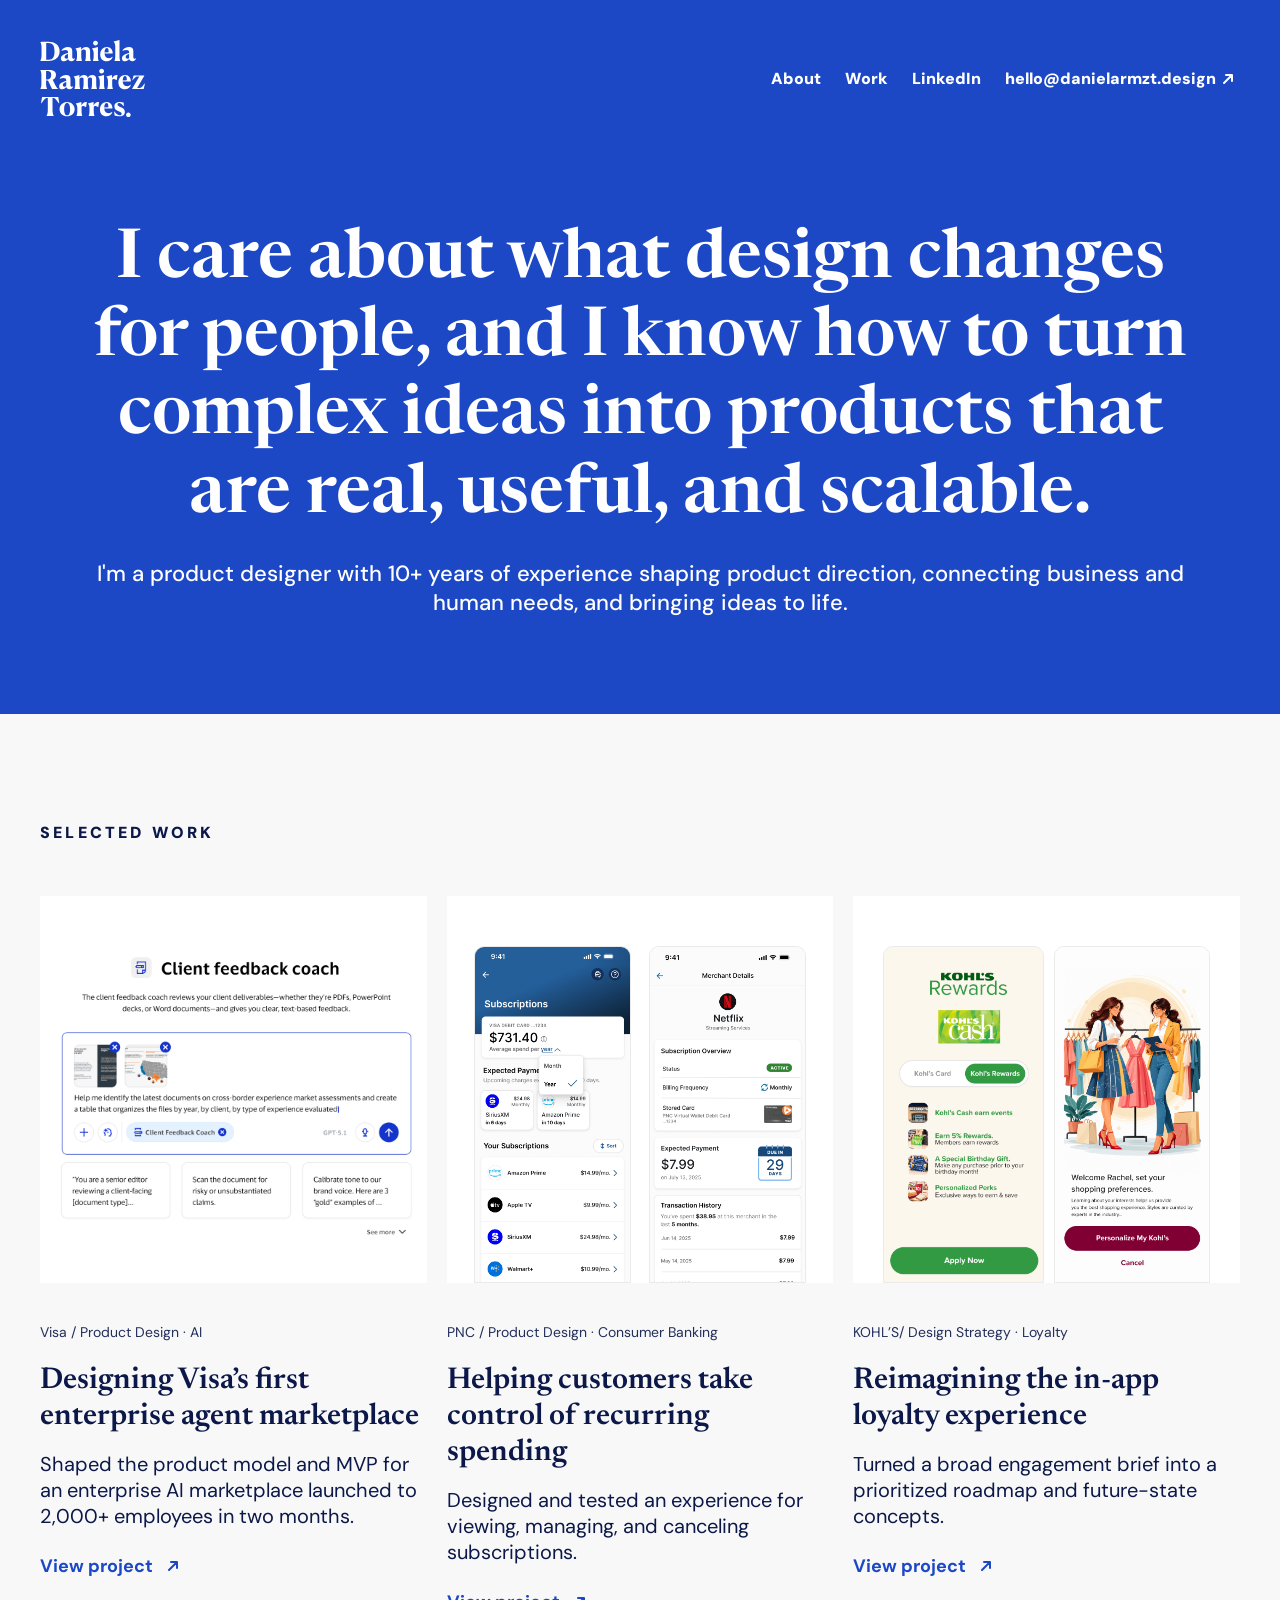
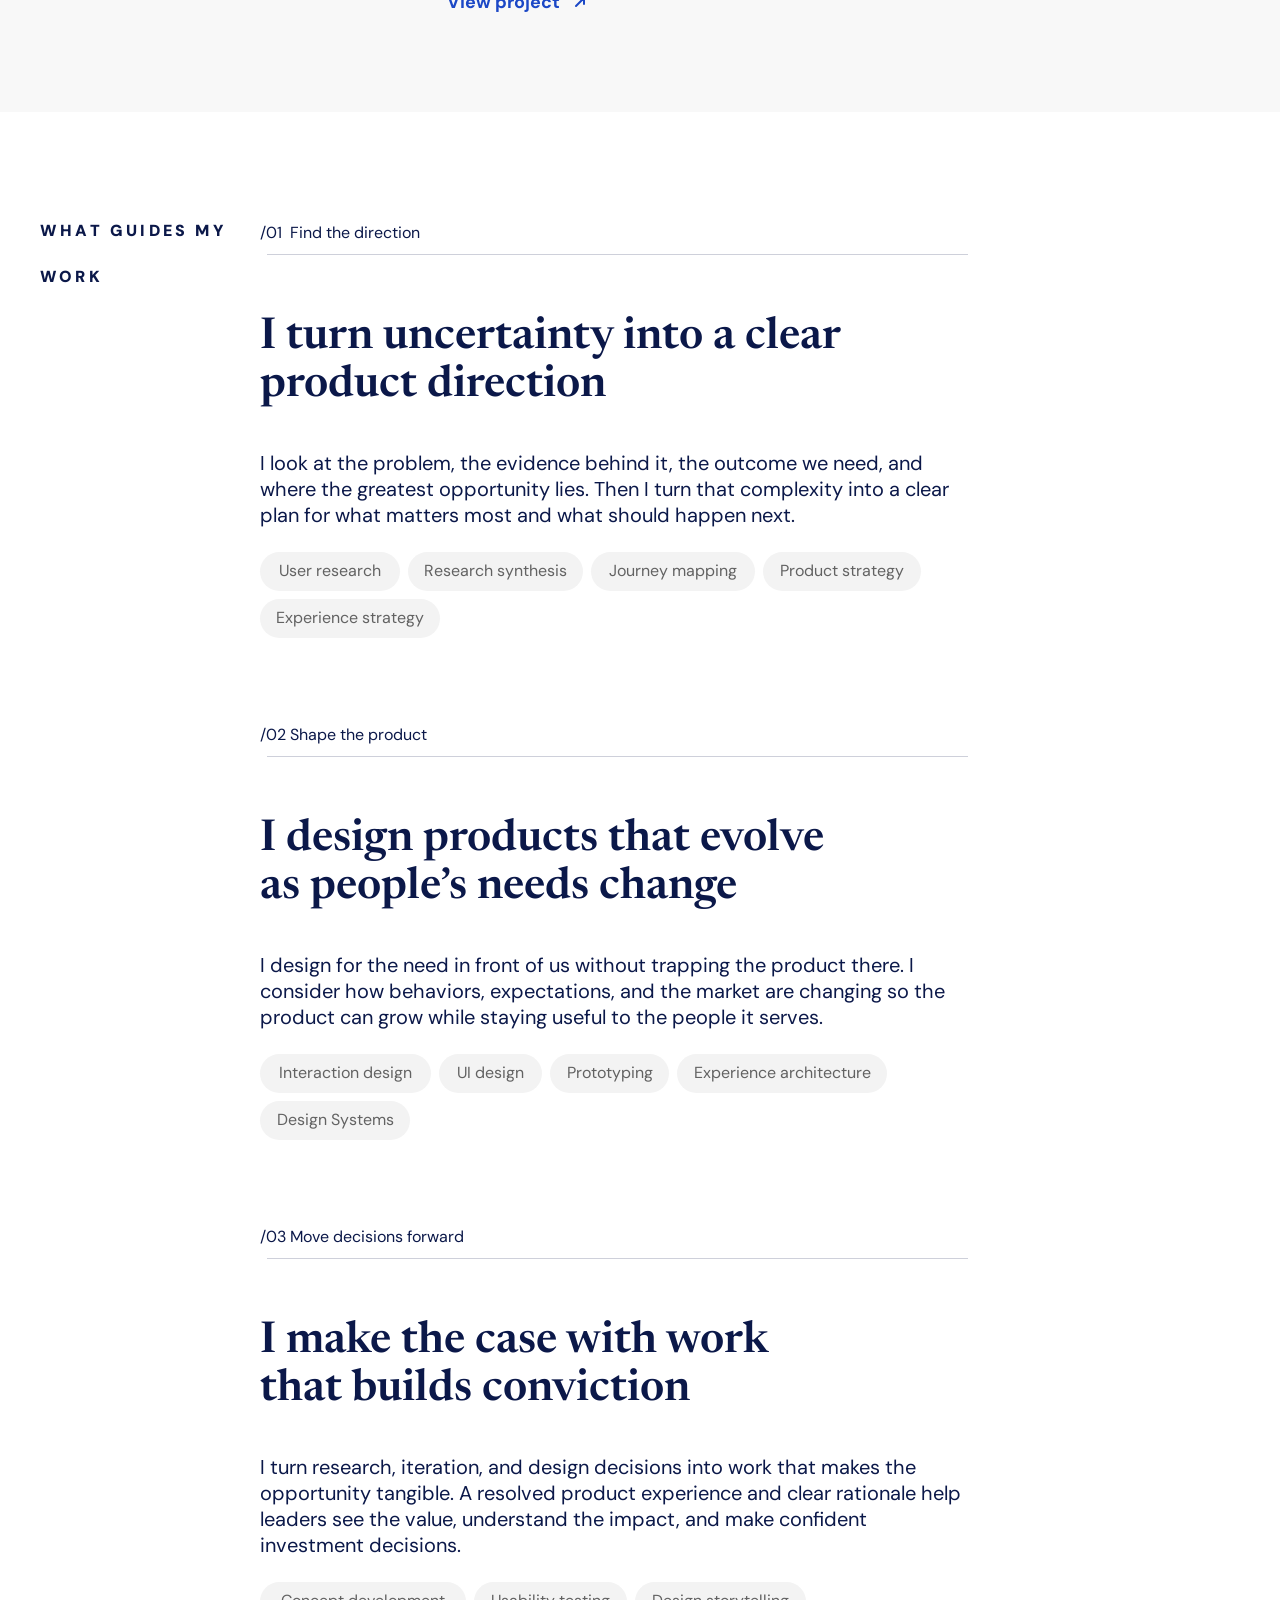
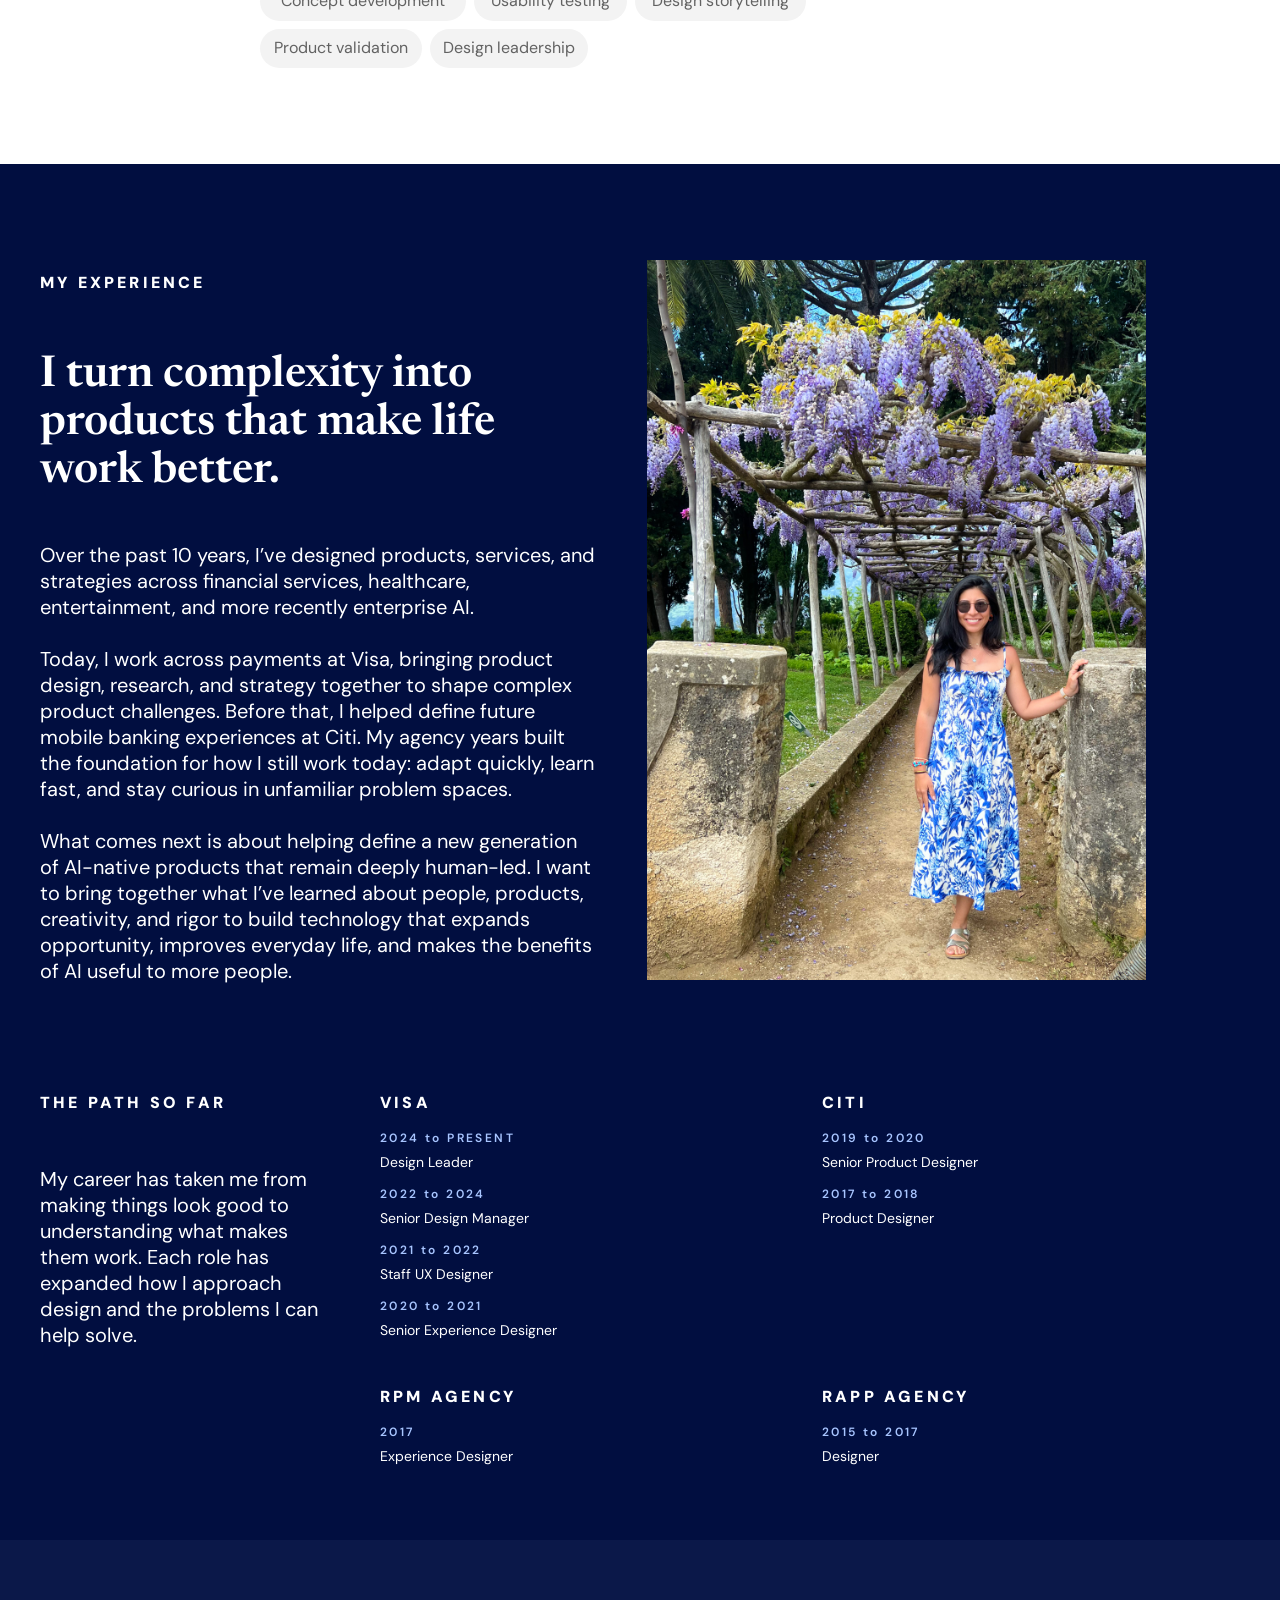
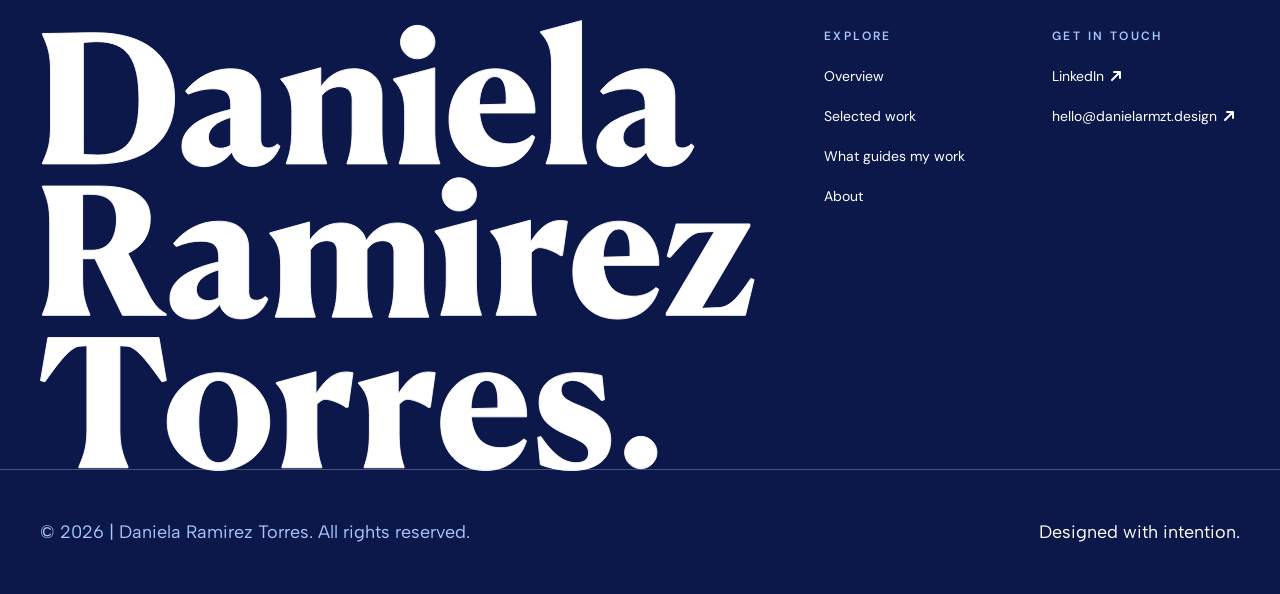
==== commit e7e69615: "Publish the redesigned homepage. Co-authored-by: Cursor <cursoragent@cursor.com>" ====
--- a/index.html
+++ b/index.html
@@ -6,439 +6,364 @@
     <title>Daniela Ramirez Torres — Product Designer</title>
     <meta
       name="description"
-      content="I believe in making the most of our time, bringing good people and bold ideas together to create something worthwhile. Come see for yourself."
+      content="I'm a product designer with 10+ years of experience shaping product direction, connecting business and human needs, and bringing ideas to life."
     />
     <link rel="stylesheet" href="css/styles.css" />
+    <link rel="stylesheet" href="css/home.css" />
   </head>
-  <body>
+  <body class="home">
     <a class="skip-link" href="#main">Skip to content</a>
 
-    <nav class="side-nav" id="side-nav" aria-label="Page sections">
-      <ul class="side-nav__list">
-        <li class="side-nav__item">
-          <a class="side-nav__link is-active" href="#hero" data-section="hero" aria-current="location">
-            <span class="side-nav__indicator" aria-hidden="true"></span>
-            <span class="side-nav__label">Overview</span>
-          </a>
-        </li>
-        <li class="side-nav__item">
-          <a class="side-nav__link" href="#agent-marketplace" data-section="agent-marketplace">
-            <span class="side-nav__indicator" aria-hidden="true"></span>
-            <span class="side-nav__label">Agent marketplace</span>
-          </a>
-        </li>
-        <li class="side-nav__item">
-          <a class="side-nav__link" href="#subscriptions" data-section="subscriptions">
-            <span class="side-nav__indicator" aria-hidden="true"></span>
-            <span class="side-nav__label">Subscriptions</span>
-          </a>
-        </li>
-        <li class="side-nav__item">
-          <a class="side-nav__link" href="#loyalty" data-section="loyalty">
-            <span class="side-nav__indicator" aria-hidden="true"></span>
-            <span class="side-nav__label">Loyalty</span>
-          </a>
-        </li>
-        <li class="side-nav__item">
-          <a class="side-nav__link" href="#guides" data-section="guides">
-            <span class="side-nav__indicator" aria-hidden="true"></span>
-            <span class="side-nav__label">Skills I bring</span>
-          </a>
-        </li>
-        <li class="side-nav__item">
-          <a class="side-nav__link" href="#about" data-section="about">
-            <span class="side-nav__indicator" aria-hidden="true"></span>
-            <span class="side-nav__label">About</span>
-          </a>
-        </li>
-        <li class="side-nav__item">
-          <a class="side-nav__link" href="#contact" data-section="contact">
-            <span class="side-nav__indicator" aria-hidden="true"></span>
-            <span class="side-nav__label">Contact</span>
-          </a>
-        </li>
-      </ul>
-    </nav>
-
-    <nav class="mobile-nav" id="mobile-nav" aria-label="Page sections">
-      <button
-        type="button"
-        class="mobile-nav__backdrop"
-        tabindex="-1"
-        aria-hidden="true"
-        data-mobile-nav-close
-      ></button>
-      <div class="mobile-nav__dock">
-        <div class="mobile-nav__panel" id="mobile-nav-panel">
-          <div class="mobile-nav__panel-inner">
-            <ul class="side-nav__list mobile-nav__list">
-              <li class="side-nav__item">
-                <a class="side-nav__link is-active" href="#hero" data-section="hero" aria-current="location">
-                  <span class="side-nav__indicator" aria-hidden="true"></span>
-                  <span class="side-nav__label">Overview</span>
-                </a>
-              </li>
-              <li class="side-nav__item">
-                <a class="side-nav__link" href="#agent-marketplace" data-section="agent-marketplace">
-                  <span class="side-nav__indicator" aria-hidden="true"></span>
-                  <span class="side-nav__label">Agent marketplace</span>
-                </a>
-              </li>
-              <li class="side-nav__item">
-                <a class="side-nav__link" href="#subscriptions" data-section="subscriptions">
-                  <span class="side-nav__indicator" aria-hidden="true"></span>
-                  <span class="side-nav__label">Subscriptions</span>
-                </a>
-              </li>
-              <li class="side-nav__item">
-                <a class="side-nav__link" href="#loyalty" data-section="loyalty">
-                  <span class="side-nav__indicator" aria-hidden="true"></span>
-                  <span class="side-nav__label">Loyalty</span>
-                </a>
-              </li>
-              <li class="side-nav__item">
-                <a class="side-nav__link" href="#guides" data-section="guides">
-                  <span class="side-nav__indicator" aria-hidden="true"></span>
-                  <span class="side-nav__label">Skills I bring</span>
-                </a>
-              </li>
-              <li class="side-nav__item">
-                <a class="side-nav__link" href="#about" data-section="about">
-                  <span class="side-nav__indicator" aria-hidden="true"></span>
-                  <span class="side-nav__label">About</span>
-                </a>
-              </li>
-              <li class="side-nav__item">
-                <a class="side-nav__link" href="#contact" data-section="contact">
-                  <span class="side-nav__indicator" aria-hidden="true"></span>
-                  <span class="side-nav__label">Contact</span>
-                </a>
-              </li>
-            </ul>
-          </div>
-        </div>
-        <button
-          type="button"
-          class="mobile-nav__toggle"
-          aria-expanded="false"
-          aria-controls="mobile-nav-panel"
-        >
-          <span class="mobile-nav__current" data-mobile-nav-current>Overview</span>
-        </button>
-      </div>
-    </nav>
-
-    <header class="site-header">
-      <div class="shell">
-        <a class="brand" href="#hero" aria-label="Daniela Ramirez Torres">
-          <img
-            class="brand__logo"
-            src="assets/Logos/drt-logo.svg"
-            alt="Daniela Ramirez Torres"
-            width="105"
-            height="78"
-          />
+    <header class="home-nav" id="top">
+      <div class="home-nav__bar">
+        <a class="home-nav__logo" href="#hero" aria-label="Daniela Ramirez Torres">
+          <img src="assets/home/logo-drt.svg" alt="" width="105" height="78" />
         </a>
-
-        <div class="header-meta">
-          <a
-            class="meta-link"
-            href="https://www.linkedin.com/in/daniela-ramirezt"
-            target="_blank"
-            rel="noopener noreferrer"
-            >LinkedIn</a
-          >
-          <a class="btn btn--icon" href="mailto:hello@danielarmzt.design" aria-label="Email Daniela">
-            <svg
-              class="btn--icon__icon"
-              width="20"
-              height="16"
-              viewBox="0 0 20 16"
-              fill="none"
-              xmlns="http://www.w3.org/2000/svg"
-              aria-hidden="true"
-            >
-              <path
-                d="M2 2L8.10764 6.61227L8.10967 6.61396C8.78785 7.11129 9.12714 7.3601 9.49876 7.45622C9.82723 7.54117 10.1725 7.54117 10.501 7.45622C10.8729 7.36001 11.2132 7.11047 11.8926 6.61227C11.8926 6.61227 15.8101 3.60594 18 2M1 11.8002V4.2002C1 3.08009 1 2.51962 1.21799 2.0918C1.40974 1.71547 1.71547 1.40974 2.0918 1.21799C2.51962 1 3.08009 1 4.2002 1H15.8002C16.9203 1 17.4796 1 17.9074 1.21799C18.2837 1.40974 18.5905 1.71547 18.7822 2.0918C19 2.5192 19 3.079 19 4.19691V11.8036C19 12.9215 19 13.4805 18.7822 13.9079C18.5905 14.2842 18.2837 14.5905 17.9074 14.7822C17.48 15 16.921 15 15.8031 15H4.19691C3.079 15 2.5192 15 2.0918 14.7822C1.71547 14.5905 1.40974 14.2842 1.21799 13.9079C1 13.4801 1 12.9203 1 11.8002Z"
-                stroke="currentColor"
-                stroke-width="2"
-                stroke-linecap="round"
-                stroke-linejoin="round"
-              />
-            </svg>
-          </a>
-        </div>
+        <nav class="home-nav__links" aria-label="Primary">
+          <a href="#about">About</a>
+          <a href="#work">Work</a>
+          <a href="https://www.linkedin.com/in/daniela-ramirezt" target="_blank" rel="noopener noreferrer">LinkedIn</a>
+          <button type="button" class="home-nav__mail" data-copy-email="hello@danielarmzt.design" aria-label="Copy hello@danielarmzt.design">
+            <span class="home-nav__mail-text">
+              <span class="home-nav__mail-label">hello@danielarmzt.design</span>
+              <span class="home-nav__mail-status" aria-live="polite"></span>
+            </span>
+            <img src="assets/home/arrow-up-right.svg" alt="" width="24" height="24" />
+          </button>
+        </nav>
       </div>
     </header>
 
     <main id="main">
-      <section class="hero" id="hero" data-section-panel>
-        <div class="shell">
-          <div class="grid-12">
-            <div class="hero__inner">
-              <h1 class="hero__headline">
-                <span class="hero__desktop">
-                  I care about what design
-                  <span class="accent-orange">changes for people</span>, and I know how to turn
-                  <span class="accent-coral">complex ideas</span> into products that are
-                  <span class="accent-blue">real, useful, and scalable</span>.
-                </span>
-                <span class="hero__mobile">
-                  I care about what design
-                  <span class="accent-orange">changes for people</span>, and I know how to turn
-                  <span class="accent-coral">complex ideas</span> into products that are
-                  <span class="accent-blue">real, useful, and scalable</span>.
-                </span>
-              </h1>
-              <p class="hero__lede">
-                <span class="hero__lede-desktop"
-                  >I believe in making the most of our time, bringing good people and bold<br />
-                  ideas together to create something worthwhile. Come see for yourself.</span
-                >
-                <span class="hero__lede-tablet"
-                  >I’m a product designer and strategist turning ambitious ideas into tangible
-                  products teams can build and leaders can confidently invest in.</span
-                >
-                <span class="hero__lede-mobile"
-                  >I believe in making the most of our time, bringing good people and bold ideas
-                  together to create something worthwhile. Come see for yourself.</span
-                >
-              </p>
-            </div>
-          </div>
-        </div>
-      </section>
-
-      <section class="work" id="work" data-section-panel>
-        <article class="project project--visa" id="agent-marketplace" data-section-panel>
-          <div class="shell">
-            <div class="project__layout">
-              <div class="project__copy">
-                <img class="project__logo" src="assets/Logos/visa-logo.svg" alt="Visa" width="105" height="34" />
-                <h2>Turning an AI concept into Visa’s first global agent marketplace</h2>
-                <div class="project__body">
-                  <p>
-                    I shaped the product model, MVP, and research-backed changes that helped employees discover, use, and create agents within a two-month launch window.
-                  </p>
-                  <p class="project__tags">Product design · Product strategy · AI · Research</p>
+      <section class="home-hero" id="hero">
+        <div class="home-hero__inner">
+          <h1>
+            I care about what design changes for people, and I know how to turn complex ideas into products that are real, useful, and scalable.
+          </h1>
+          <p>
+            I'm a product designer with 10+ years of experience shaping product direction,<br class="home-br" />
+            connecting business and human needs, and bringing ideas to life.
+          </p>
+        </div>
+      </section>
+
+      <section class="home-work" id="work">
+        <div class="home-work__inner">
+          <h2 class="home-kicker">Selected work</h2>
+          <div class="home-work__grid">
+            <article class="home-project">
+              <div class="home-project__media home-project__media--agent">
+                <img
+                  src="assets/home/project-agent.png"
+                  alt="Visa agent marketplace interface"
+                  width="4096"
+                  height="2913"
+                />
+              </div>
+              <p class="home-project__meta">Visa / Product&nbsp;Design · AI</p>
+              <h3>Designing Visa’s first enterprise agent marketplace</h3>
+              <p class="home-project__text">
+                Shaped the product model and MVP for<br class="home-br" />
+                an enterprise AI marketplace launched to<br class="home-br" />
+                2,000+ employees in two months.
+              </p>
+              <a class="home-project__link" href="agent-marketplace.html">
+                View project
+                <img src="assets/home/arrow-up-right-blue.svg" alt="" width="24" height="24" />
+              </a>
+            </article>
+
+            <article class="home-project">
+              <div class="home-project__media home-project__media--phones">
+                <div class="home-phone home-phone--sub-a">
+                  <img
+                    src="assets/home/subscription-year.png"
+                    alt="Subscription manager year view on a phone"
+                    width="1179"
+                    height="3774"
+                  />
                 </div>
-                <a class="btn btn--primary" href="agent-marketplace.html">Learn More</a>
-              </div>
-              <div class="project__media project__media--bleed">
-                <div class="mockup mockup--desktop mockup--bleed">
-                  <img src="assets/images/project-visa.png" alt="Visa Agent Marketplace product interface" />
+                <div class="home-phone home-phone--sub-b">
+                  <img
+                    src="assets/home/subscription-detail.png"
+                    alt=""
+                    width="1179"
+                    height="3904"
+                  />
                 </div>
               </div>
-            </div>
-          </div>
-        </article>
-
-        <article class="project project--pnc" id="subscriptions" data-section-panel>
-          <div class="shell">
-            <div class="project__layout">
-              <div class="project__copy">
-                <img class="project__logo project__logo--pnc" src="assets/Logos/PNC-logo.svg" alt="PNC" width="128" height="38" />
-                <h2>Making recurring spending easier to see, understand, and manage</h2>
-                <div class="project__body">
-                  <p>
-                    I led the experience from an open brief to a tested MVP that helped customers track recurring expenses, manage payments, and take action with more confidence.
-                  </p>
-                  <p class="project__tags">Product design · Product strategy · Research</p>
+              <p class="home-project__meta">PNC / Product&nbsp;Design · Consumer banking</p>
+              <h3>Helping customers take control of recurring spending</h3>
+              <p class="home-project__text">
+                Designed and tested an experience for viewing, managing, and canceling subscriptions.
+              </p>
+              <a class="home-project__link" href="subscription-manager.html">
+                View project
+                <img src="assets/home/arrow-up-right-blue.svg" alt="" width="24" height="24" />
+              </a>
+            </article>
+
+            <article class="home-project">
+              <div class="home-project__media home-project__media--phones">
+                <div class="home-phone home-phone--loy-a">
+                  <img
+                    src="assets/home/loyalty-detail.png"
+                    alt="Kohl's loyalty reward detail on a phone"
+                    width="1125"
+                    height="2436"
+                  />
                 </div>
-                <a class="btn btn--primary" href="subscription-manager.html">Learn More</a>
-              </div>
-              <div class="project__media">
-                <div class="mockup mockup--phone">
-                  <img src="assets/images/project-pnc.png" alt="PNC Subscriptions mobile experience" />
+                <div class="home-phone home-phone--loy-b">
+                  <img
+                    src="assets/home/loyalty-personalize.png"
+                    alt=""
+                    width="1125"
+                    height="2436"
+                  />
                 </div>
               </div>
-            </div>
-          </div>
-        </article>
-
-        <article class="project project--kohls" id="loyalty" data-section-panel>
-          <div class="shell">
-            <div class="project__layout">
-              <div class="project__copy">
-                <img class="project__logo project__logo--kohls" src="assets/Logos/Kohls-logo.svg" alt="Kohl's" width="159" height="24" />
-                <h2>Making Kohl’s loyalty easier to understand, use, and return to</h2>
-                <div class="project__body">
-                  <p>
-                    I identified the confusion across Kohl’s loyalty programs and turned a broad engagement brief into a future-state direction for clearer rewards, onboarding, and personalized engagement.
-                  </p>
-                  <p class="project__tags">Product design · Design strategy · Loyalty · Retail</p>
-                </div>
-                <a class="btn btn--primary" href="loyalty.html">Learn More</a>
-              </div>
-              <div class="project__media">
-                <div class="mockup mockup--phone mockup--crop">
-                  <img src="assets/images/project-kohls.png" alt="Kohl's loyalty mobile experience" />
-                </div>
-              </div>
-            </div>
-          </div>
-        </article>
-      </section>
-
-      <section class="guides" id="guides" data-section-panel>
-        <div class="shell">
-          <h2 class="guides__heading">What guides my work</h2>
-        </div>
-
-        <div class="principle principle--direction" id="direction" data-section-panel>
-          <div class="shell">
-            <div class="principle__row">
-              <div class="principle__main">
-                <div class="principle__heading-group">
-                  <div class="principle__label">
-                    <img
-                      class="principle__icon"
-                      src="assets/illustrations/colibri-01.png"
-                      alt=""
-                      width="100"
-                      height="100"
-                    />
-                    <p class="principle__eyebrow">/01 Find the direction</p>
-                  </div>
-                  <h2>I turn uncertainty into a clear product direction</h2>
-                </div>
-                <p>
-                  I look at the problem, the evidence behind it, the outcome we need, and where the greatest opportunity lies. Then I turn that complexity into a clear plan for what matters most and what should happen next.
-                </p>
-              </div>
-              <aside class="principle__skills">
-                <h3>Skills I bring</h3>
-                <ol>
-                  <li><span>/01</span> Problem framing</li>
-                  <li><span>/02</span> Evidence synthesis</li>
-                  <li><span>/03</span> Product judgement</li>
-                  <li><span>/04</span> Opportunity framing</li>
-                  <li><span>/05</span> Prioritization</li>
-                </ol>
-              </aside>
-            </div>
-          </div>
-        </div>
-      </section>
-
-      <section class="principle principle--shaping principle--alt" id="shaping" data-section-panel>
-        <div class="shell">
-          <div class="principle__row">
-            <div class="principle__main">
-              <div class="principle__heading-group">
-                <div class="principle__label">
-                  <img
-                    class="principle__icon principle__icon--mariposa"
-                    src="assets/illustrations/mariposa-01.png"
-                    alt=""
-                    width="100"
-                    height="100"
-                  />
-                  <p class="principle__eyebrow">/02 Shape the product</p>
-                </div>
-                <h2>I design products that evolve as people’s needs change</h2>
-              </div>
+              <p class="home-project__meta">kOHL’S/ Design&nbsp;Strategy · Loyalty</p>
+              <h3>Reimagining the in-app loyalty experience</h3>
+              <p class="home-project__text">
+                Turned a broad engagement brief into a prioritized roadmap and future-state concepts.
+              </p>
+              <a class="home-project__link" href="loyalty.html">
+                View project
+                <img src="assets/home/arrow-up-right-blue.svg" alt="" width="24" height="24" />
+              </a>
+            </article>
+          </div>
+        </div>
+      </section>
+
+      <section class="home-guides" id="guides">
+        <div class="home-guides__inner">
+          <h2 class="home-kicker">What guides my work</h2>
+          <div class="home-guides__list">
+            <article class="home-principle">
+              <p class="home-principle__index">/01&nbsp;&nbsp;Find the direction</p>
+              <img class="home-principle__rule" src="assets/home/divider-rule.svg" alt="" width="701" height="1" />
+              <h3>I turn uncertainty into a clear product direction</h3>
+              <p class="home-principle__body">
+                I look at the problem, the evidence behind it, the outcome we need, and where the greatest opportunity lies. Then I turn that complexity into a clear plan for what matters most and what should happen next.
+              </p>
+              <ul class="home-chips">
+                <li class="home-chip" style="--chip-w: 140px">User research</li>
+                <li class="home-chip" style="--chip-w: 175px">Research synthesis</li>
+                <li class="home-chip" style="--chip-w: 164px">Journey mapping</li>
+                <li class="home-chip" style="--chip-w: 158px">Product strategy</li>
+                <li class="home-chip" style="--chip-w: 180px">Experience strategy</li>
+              </ul>
+            </article>
+
+            <article class="home-principle">
+              <p class="home-principle__index">/02 Shape the product</p>
+              <img class="home-principle__rule" src="assets/home/divider-rule.svg" alt="" width="701" height="1" />
+              <h3>I design products that evolve as people’s needs change</h3>
+              <p class="home-principle__body">
+                I design for the need in front of us without trapping the product there. I consider how behaviors, expectations, and the market are changing so the product can grow while staying useful to the people it serves.
+              </p>
+              <ul class="home-chips">
+                <li class="home-chip" style="--chip-w: 171px">Interaction design</li>
+                <li class="home-chip" style="--chip-w: 103px">UI design</li>
+                <li class="home-chip" style="--chip-w: 119px">Prototyping</li>
+                <li class="home-chip" style="--chip-w: 210px">Experience architecture</li>
+                <li class="home-chip" style="--chip-w: 150px">Design Systems</li>
+              </ul>
+            </article>
+
+            <article class="home-principle">
+              <p class="home-principle__index">/03 Move decisions forward</p>
+              <img class="home-principle__rule" src="assets/home/divider-rule.svg" alt="" width="701" height="1" />
+              <h3>I make the case with work that builds conviction</h3>
+              <p class="home-principle__body">
+                I turn research, iteration, and design decisions into work that makes the opportunity tangible. A resolved product experience and clear rationale help leaders see the value, understand the impact, and make confident investment decisions.
+              </p>
+              <ul class="home-chips">
+                <li class="home-chip" style="--chip-w: 206px">Concept development</li>
+                <li class="home-chip" style="--chip-w: 153px">Usability testing</li>
+                <li class="home-chip" style="--chip-w: 171px">Design storytelling</li>
+                <li class="home-chip" style="--chip-w: 162px">Product validation</li>
+                <li class="home-chip" style="--chip-w: 158px">Design leadership</li>
+              </ul>
+            </article>
+          </div>
+        </div>
+      </section>
+
+      <section class="home-about" id="about">
+        <div class="home-about__inner">
+          <div class="home-about__copy">
+            <p class="home-kicker home-kicker--light">My experience</p>
+            <h2>I turn complexity into products that make life work better.</h2>
+            <div class="home-about__body">
               <p>
-                I design for the need in front of us without trapping the product there. I consider how behaviors, expectations, and the market are changing so the product can grow while staying useful to the people it serves.
-              </p>
-            </div>
-            <aside class="principle__skills">
-              <h3>Skills I bring</h3>
-              <ol>
-                <li><span>/01</span> Future-state thinking</li>
-                <li><span>/02</span> Behavioral insight</li>
-                <li><span>/03</span> Experience strategy</li>
-                <li><span>/04</span> Scalable design</li>
-                <li><span>/05</span> Product evolution</li>
-              </ol>
-            </aside>
-          </div>
-        </div>
-      </section>
-
-      <section class="principle principle--conviction" id="conviction" data-section-panel>
-        <div class="shell">
-          <div class="principle__row">
-            <div class="principle__main">
-              <div class="principle__heading-group">
-                <div class="principle__label">
-                  <img
-                    class="principle__icon"
-                    src="assets/illustrations/cattleya-01.png"
-                    alt=""
-                    width="100"
-                    height="100"
-                  />
-                  <p class="principle__eyebrow">/03 Move decisions forward</p>
-                </div>
-                <h2>I make the case with work that builds conviction</h2>
-              </div>
+                Over the past 10 years, I’ve designed products, services, and strategies across financial services, healthcare, entertainment, and more recently enterprise AI.
+              </p>
               <p>
-                I turn research, iteration, and design decisions into work that makes the opportunity tangible. A resolved product experience and clear rationale help leaders see the value, understand the impact, and make confident investment decisions.
-              </p>
-            </div>
-            <aside class="principle__skills">
-              <h3>Skills I bring</h3>
-              <ol>
-                <li><span>/01</span> Design rationale</li>
-                <li><span>/02</span> Concept storytelling</li>
-                <li><span>/03</span> Experience definition</li>
-                <li><span>/04</span> Stakeholder influence</li>
-                <li><span>/05</span> Impact framing</li>
-              </ol>
-            </aside>
-          </div>
-        </div>
-      </section>
-
-      <section class="about" id="about" data-section-panel>
-        <div class="shell">
-          <div class="about__layout">
-            <div class="about__copy">
-              <h2>I turn complexity into products that make life work better.</h2>
-              <div class="about__body">
-                <p>
-                  Over the past 10 years, I’ve designed products, services, and strategies across financial services, healthcare, entertainment, and more recently enterprise AI.
-                </p>
-                <p>
-                  Today, I work across payments at Visa, bringing product design, research, and strategy together to shape complex product challenges. Before that, I helped define future mobile banking experiences at Citi. My agency years built the foundation for how I still work today: adapt quickly, learn fast, and stay curious in unfamiliar problem spaces.
-                </p>
-                <p>
-                  What comes next is about helping define a new generation of AI-native products that remain deeply human-led. I want to bring together what I’ve learned about people, products, creativity, and rigor to build technology that expands opportunity, improves everyday life, and makes the benefits of AI useful to more people.
-                </p>
-              </div>
-            </div>
-            <figure class="about__photo">
-              <img src="assets/images/portrait.png" alt="Portrait of Daniela Ramirez Torres" />
-            </figure>
+                Today, I work across payments at Visa, bringing product design, research, and strategy together to shape complex product challenges. Before that, I helped define future mobile banking experiences at Citi. My agency years built the foundation for how I still work today: adapt quickly, learn fast, and stay curious in unfamiliar problem spaces.
+              </p>
+              <p>
+                What comes next is about helping define a new generation of AI-native products that remain deeply human-led. I want to bring together what I’ve learned about people, products, creativity, and rigor to build technology that expands opportunity, improves everyday life, and makes the benefits of AI useful to more people.
+              </p>
+            </div>
+          </div>
+          <figure class="home-about__photo">
+            <img
+              src="assets/home/portrait.png"
+              alt="Daniela Ramirez Torres standing beneath purple wisteria"
+              width="3024"
+              height="4032"
+            />
+          </figure>
+        </div>
+      </section>
+
+      <section class="home-path" id="path" aria-labelledby="path-heading">
+        <div class="home-path__inner">
+          <div class="home-path__intro">
+            <h2 class="home-kicker home-kicker--light" id="path-heading">The path so far</h2>
+            <p>
+              My career has taken me from making things look good to understanding what makes them work. Each role has expanded how I approach design and the problems I can help solve.
+            </p>
+          </div>
+          <div class="home-path__cols">
+            <div class="home-path__col">
+              <h3>Visa</h3>
+              <div class="home-path__role">
+                <p class="home-path__years">2024 to PRESENT</p>
+                <p class="home-path__title">Design Leader</p>
+              </div>
+              <div class="home-path__role">
+                <p class="home-path__years">2022 to 2024</p>
+                <p class="home-path__title">Senior Design Manager</p>
+              </div>
+              <div class="home-path__role">
+                <p class="home-path__years">2021 to 2022</p>
+                <p class="home-path__title">Staff UX Designer</p>
+              </div>
+              <div class="home-path__role">
+                <p class="home-path__years">2020 to 2021</p>
+                <p class="home-path__title">Senior Experience Designer</p>
+              </div>
+            </div>
+            <div class="home-path__col">
+              <h3>Citi</h3>
+              <div class="home-path__role">
+                <p class="home-path__years">2019 to 2020</p>
+                <p class="home-path__title">Senior Product Designer</p>
+              </div>
+              <div class="home-path__role">
+                <p class="home-path__years">2017 to 2018</p>
+                <p class="home-path__title">Product Designer</p>
+              </div>
+            </div>
+            <div class="home-path__col">
+              <h3>RPM Agency</h3>
+              <div class="home-path__role">
+                <p class="home-path__years">2017</p>
+                <p class="home-path__title">Experience Designer</p>
+              </div>
+            </div>
+            <div class="home-path__col">
+              <h3>Rapp Agency</h3>
+              <div class="home-path__role">
+                <p class="home-path__years">2015 to 2017</p>
+                <p class="home-path__title">Designer</p>
+              </div>
+            </div>
           </div>
         </div>
       </section>
     </main>
 
-    <footer class="site-footer" id="contact" data-section-panel>
-      <div class="footer__layout">
-        <div class="brand brand--footer-logo" aria-hidden="true">
-          <img
-            class="brand__logo brand__logo--footer"
-            src="assets/Logos/drt-logo-footer.svg"
-            alt=""
-            width="804"
-            height="471"
-          />
-        </div>
-
-        <div class="footer__contact">
-          <p class="footer__cta">Get in touch</p>
-          <a class="footer__email" href="mailto:hello@danielarmzt.design">hello@danielarmzt.design</a>
-          <p class="footer__legal">
-            © 2026 | Daniela Ramirez Torres.<br />
-            All rights reserved.
-          </p>
-        </div>
+    <footer class="home-footer" id="contact">
+      <div class="home-footer__main">
+        <img
+          class="home-footer__logo"
+          src="assets/Logos/drt-logo-footer.svg"
+          alt="Daniela Ramirez Torres."
+          width="805"
+          height="488"
+        />
+        <nav class="home-footer__col" aria-label="Explore">
+          <p class="home-footer__label">Explore</p>
+          <a href="#top">Overview</a>
+          <a href="#work">Selected work</a>
+          <a href="#guides">What guides my work</a>
+          <a href="#about">About</a>
+        </nav>
+        <div class="home-footer__col">
+          <p class="home-footer__label">Get in touch</p>
+          <a href="https://www.linkedin.com/in/daniela-ramirezt" target="_blank" rel="noopener noreferrer">
+            LinkedIn
+            <img src="assets/home/arrow-up-right.svg" alt="" width="24" height="24" />
+          </a>
+          <button type="button" class="home-nav__mail home-footer__mail" data-copy-email="hello@danielarmzt.design" aria-label="Copy hello@danielarmzt.design">
+            <span class="home-nav__mail-text">
+              <span class="home-nav__mail-label">hello@danielarmzt.design</span>
+              <span class="home-nav__mail-status" aria-live="polite"></span>
+            </span>
+            <img src="assets/home/arrow-up-right.svg" alt="" width="24" height="24" />
+          </button>
+        </div>
+      </div>
+      <div class="home-footer__rule">
+        <img src="assets/home/divider-footer.svg" alt="" width="1440" height="1" />
+      </div>
+      <div class="home-footer__base">
+        <p>© 2026 | Daniela Ramirez Torres. All rights reserved.</p>
+        <p>Designed with intention.</p>
       </div>
     </footer>
-
-    <script src="js/main.js"></script>
+    <script>
+      (function () {
+        document.querySelectorAll("[data-copy-email]").forEach(function (button) {
+          var status = button.querySelector(".home-nav__mail-status");
+          var address = button.getAttribute("data-copy-email");
+          var timer;
+
+          function showCopied() {
+            button.classList.add("is-copied");
+            if (status) status.textContent = "Copied!";
+            window.clearTimeout(timer);
+            timer = window.setTimeout(function () {
+              button.classList.remove("is-copied");
+              if (status) status.textContent = "";
+            }, 2000);
+          }
+
+          function copyWithFallback() {
+            var input = document.createElement("textarea");
+            input.value = address;
+            input.setAttribute("readonly", "");
+            input.style.position = "fixed";
+            input.style.top = "0";
+            input.style.left = "0";
+            input.style.opacity = "0";
+            document.body.appendChild(input);
+            input.focus();
+            input.select();
+            input.setSelectionRange(0, address.length);
+            var copied = false;
+            try {
+              copied = document.execCommand("copy");
+            } catch (error) {
+              copied = false;
+            }
+            document.body.removeChild(input);
+            if (copied) showCopied();
+          }
+
+          button.addEventListener("click", function () {
+            if (navigator.clipboard && navigator.clipboard.writeText) {
+              navigator.clipboard.writeText(address).then(showCopied).catch(copyWithFallback);
+              return;
+            }
+            copyWithFallback();
+          });
+        });
+      })();
+    </script>
   </body>
 </html>
--- a/css/styles.css
+++ b/css/styles.css
@@ -5459,6 +5459,20 @@
   }
 }
 
+/* Mobile case studies — keep the canvas under the footer the same green
+   so the page doesn’t end on the white body color. */
+@media (max-width: 720px) {
+  html:has(body.case-study),
+  body.case-study {
+    background-color: #012622;
+  }
+
+  body.case-study .site-footer {
+    background-color: #012622;
+    padding-bottom: calc(40px + env(safe-area-inset-bottom, 0px));
+  }
+}
+
 @media (prefers-reduced-motion: no-preference) {
   .cs-hero__copy,
   .cs-detail,
--- a/css/home.css
+++ b/css/home.css
@@ -0,0 +1,892 @@
+/* Homepage V1.2 — Home / Intro / Master / Desktop / 1440
+   Scoped to body.home so case-study pages keep their own styles. */
+
+@font-face {
+  font-family: "Albert Sans";
+  src: url("../assets/fonts/AlbertSans-Regular.woff2") format("woff2");
+  font-weight: 400;
+  font-style: normal;
+  font-display: swap;
+}
+
+body.home {
+  background: #ffffff;
+  color: #0b1849;
+}
+
+body.home #hero,
+body.home #work,
+body.home #guides,
+body.home #about {
+  min-height: 0;
+}
+
+body.home h1,
+body.home h2,
+body.home h3 {
+  margin: 0;
+  letter-spacing: 0;
+}
+
+body.home .home-kicker,
+body.home .home-path__col h3 {
+  letter-spacing: 3.2px;
+}
+
+body.home a:focus-visible,
+body.home button:focus-visible {
+  outline: 2px solid currentColor;
+  outline-offset: 4px;
+}
+
+/* ---------- Navigation + hero ---------- */
+
+.home-nav {
+  background: #1c48c6;
+  color: #ffffff;
+}
+
+.home-nav__bar {
+  width: min(100%, 1440px);
+  height: 184px;
+  margin-inline: auto;
+  padding: 60px 106px 0 156px;
+  display: flex;
+  align-items: flex-start;
+  box-sizing: border-box;
+}
+
+.home-nav__logo {
+  display: block;
+  line-height: 0;
+  flex-shrink: 0;
+}
+
+.home-nav__logo img {
+  width: 105px;
+  height: 78px;
+}
+
+.home-nav__links {
+  display: flex;
+  align-items: center;
+  gap: 24px;
+  margin-left: auto;
+  margin-top: 20px;
+}
+
+.home-nav__links a,
+.home-nav__mail {
+  color: #ffffff;
+  font-weight: 900;
+  font-size: 16px;
+  line-height: 24px;
+  font-variation-settings: "opsz" 14, "wght" 900;
+  white-space: nowrap;
+}
+
+.home-nav__links a:hover,
+.home-nav__mail:hover {
+  opacity: 0.72;
+}
+
+.home-nav__mail {
+  display: inline-flex;
+  align-items: center;
+  padding: 0;
+  border: 0;
+  background: none;
+  cursor: pointer;
+  font-family: inherit;
+}
+
+.home-nav__mail-text {
+  display: inline-grid;
+  justify-items: start;
+  text-align: left;
+}
+
+.home-nav__mail-label,
+.home-nav__mail-status {
+  grid-area: 1 / 1;
+  justify-self: start;
+  text-align: left;
+}
+
+.home-nav__mail-status {
+  opacity: 0;
+}
+
+.home-nav__mail.is-copied .home-nav__mail-label {
+  opacity: 0;
+}
+
+.home-nav__mail.is-copied .home-nav__mail-status {
+  opacity: 1;
+}
+
+.home-nav__mail.is-copied img {
+  visibility: hidden;
+}
+
+.home-nav__mail img,
+.home-footer__col a img,
+.home-project__link img {
+  width: 24px;
+  height: 24px;
+  flex-shrink: 0;
+}
+
+.home-hero {
+  background: #1c48c6;
+  color: #ffffff;
+}
+
+.home-hero__inner {
+  width: min(100%, 1440px);
+  min-height: 716px;
+  margin-inline: auto;
+  padding: 0 156px;
+  box-sizing: border-box;
+  display: flex;
+  flex-direction: column;
+  align-items: center;
+  justify-content: center;
+  text-align: center;
+  gap: 24px;
+}
+
+.home-hero h1 {
+  max-width: 1128px;
+  font-family: "Newsreader", serif;
+  font-weight: 600;
+  font-size: 68px;
+  line-height: 78px;
+  font-variation-settings: "opsz" 68, "wght" 600;
+  color: #ffffff;
+}
+
+.home-hero p {
+  max-width: 1128px;
+  font-weight: 500;
+  font-size: 22px;
+  line-height: 28px;
+  font-variation-settings: "opsz" 14, "wght" 500;
+}
+
+/* ---------- Selected work ---------- */
+
+.home-work {
+  background: #f8f8f8;
+}
+
+.home-work__inner,
+.home-guides__inner,
+.home-about__inner,
+.home-path__inner,
+.home-footer__main,
+.home-footer__base {
+  width: min(100%, 1440px);
+  margin-inline: auto;
+  box-sizing: border-box;
+}
+
+.home-work__inner {
+  padding: 160px 106px;
+}
+
+.home-kicker {
+  margin: 0;
+  font-family: "DM Sans", sans-serif;
+  font-weight: 900;
+  font-size: 16px;
+  line-height: 46px;
+  letter-spacing: 3.2px;
+  text-transform: uppercase;
+  color: #0b1849;
+  font-variation-settings: "opsz" 14, "wght" 900;
+}
+
+.home-kicker--light {
+  color: #ffffff;
+}
+
+.home-work .home-kicker {
+  margin-bottom: 40px;
+}
+
+.home-work__grid {
+  display: grid;
+  grid-template-columns: 396px 396px 396px;
+  column-gap: 20px;
+  align-items: start;
+}
+
+.home-project__media {
+  position: relative;
+  width: 360px;
+  height: 360px;
+  overflow: hidden;
+  background: #ffffff;
+}
+
+.home-project__media--agent img {
+  position: absolute;
+  width: 192.49%;
+  height: 136.96%;
+  max-width: none;
+  left: -61.1%;
+  top: -13.66%;
+}
+
+.home-phone {
+  position: absolute;
+  top: 12.7778%;
+  height: 87.2222%;
+  border: 1px solid #eaeaea;
+  border-radius: 10px 10px 0 0;
+  overflow: hidden;
+  background: #ffffff;
+}
+
+.home-phone img {
+  position: absolute;
+  max-width: none;
+}
+
+.home-phone--sub-a {
+  left: 6.9444%;
+  width: 40.8333%;
+}
+
+.home-phone--sub-a img {
+  width: 100%;
+  height: 150.25%;
+  left: 0;
+  top: -0.02%;
+}
+
+.home-phone--sub-b {
+  left: 52.2222%;
+  width: 40.8333%;
+}
+
+.home-phone--sub-b img {
+  width: 100.15%;
+  height: 155.02%;
+  left: -0.07%;
+  top: 0;
+}
+
+.home-phone--loy-a {
+  left: 7.7778%;
+  width: 41.6667%;
+}
+
+.home-phone--loy-a img {
+  width: 105.33%;
+  height: 108.96%;
+  left: -2.67%;
+  top: -1.26%;
+}
+
+.home-phone--loy-b {
+  left: 51.9444%;
+  width: 40.2778%;
+}
+
+.home-phone--loy-b img {
+  width: 100%;
+  height: 100%;
+  object-fit: cover;
+}
+
+.home-project__meta {
+  margin-top: 38px;
+  font-size: 14px;
+  line-height: 22px;
+  font-weight: 400;
+  color: rgba(11, 24, 73, 0.9);
+  text-transform: capitalize;
+  font-variation-settings: "opsz" 14, "wght" 400;
+}
+
+body.home .home-project h3 {
+  margin-top: 20px;
+  max-width: 396px;
+  min-height: 72px;
+  font-family: "Newsreader", serif;
+  font-weight: 600;
+  font-size: 30px;
+  line-height: 36px;
+  color: #0b1849;
+  font-variation-settings: "opsz" 30, "wght" 600;
+}
+
+.home-project__text {
+  margin-top: 16px;
+  max-width: 396px;
+  min-height: 78px;
+  font-size: 20px;
+  line-height: 26px;
+  font-weight: 400;
+  color: #0b1849;
+  font-variation-settings: "opsz" 14, "wght" 400;
+}
+
+.home-project__link {
+  display: inline-flex;
+  align-items: center;
+  gap: 8px;
+  margin-top: 24px;
+  color: #1c48c6;
+  font-weight: 700;
+  font-size: 18px;
+  line-height: 26px;
+  font-variation-settings: "opsz" 14, "wght" 700;
+}
+
+.home-project__link:hover {
+  opacity: 0.72;
+}
+
+/* ---------- What guides my work ---------- */
+
+.home-guides {
+  background: #ffffff;
+}
+
+.home-guides__inner {
+  padding: 160px 106px;
+  display: grid;
+  grid-template-columns: 520px 708px;
+  align-items: start;
+}
+
+.home-guides__list {
+  margin-top: 12px;
+  min-width: 0;
+}
+
+.home-principle + .home-principle {
+  margin-top: 84px;
+}
+
+.home-principle__index {
+  font-size: 16px;
+  line-height: 26px;
+  font-weight: 400;
+  color: #0b1849;
+  font-variation-settings: "opsz" 14, "wght" 400;
+}
+
+.home-principle__rule {
+  display: block;
+  width: 701px;
+  height: 1px;
+  max-width: none;
+  margin: 8px 0 0 7px;
+}
+
+body.home .home-principle h3 {
+  max-width: 586px;
+  margin-top: 59px;
+  font-family: "Newsreader", serif;
+  font-weight: 600;
+  font-size: 44px;
+  line-height: 48px;
+  color: #0b1849;
+  font-variation-settings: "opsz" 44, "wght" 600;
+}
+
+.home-principle__body {
+  margin-top: 40px;
+  max-width: 708px;
+  font-size: 20px;
+  line-height: 26px;
+  font-weight: 400;
+  color: #0b1849;
+  font-variation-settings: "opsz" 14, "wght" 400;
+}
+
+.home-chips {
+  display: flex;
+  flex-wrap: wrap;
+  gap: 8px;
+  max-width: 708px;
+  margin: 24px 0 0;
+  padding: 0;
+  list-style: none;
+}
+
+.home-chip {
+  display: flex;
+  align-items: center;
+  justify-content: center;
+  width: var(--chip-w);
+  height: 39px;
+  padding: 0;
+  border-radius: 100px;
+  background: #f3f3f3;
+  color: #626262;
+  font-size: 16px;
+  line-height: 1;
+  font-weight: 400;
+  text-align: center;
+  white-space: nowrap;
+  font-variation-settings: "opsz" 14, "wght" 400;
+}
+
+/* ---------- About ---------- */
+
+.home-about {
+  background: #010e40;
+  color: #ffffff;
+}
+
+.home-about__inner {
+  padding: 160px 156px 148px 106px;
+  display: flex;
+  align-items: flex-start;
+  gap: 120px;
+}
+
+.home-about__copy {
+  flex: 1 1 559px;
+  max-width: 559px;
+  display: flex;
+  flex-direction: column;
+  gap: 46px;
+}
+
+.home-about h2 {
+  max-width: 548px;
+  font-family: "Newsreader", serif;
+  font-weight: 600;
+  font-size: 44px;
+  line-height: 48px;
+  color: #ffffff;
+  font-variation-settings: "opsz" 44, "wght" 600;
+}
+
+.home-about__body {
+  font-size: 20px;
+  line-height: 26px;
+  font-weight: 400;
+  font-variation-settings: "opsz" 14, "wght" 400;
+}
+
+.home-about__body p + p {
+  margin-top: 26px;
+}
+
+.home-about__photo {
+  position: relative;
+  width: 499px;
+  height: 720px;
+  flex-shrink: 0;
+  margin: 0;
+  overflow: hidden;
+}
+
+.home-about__photo img {
+  position: absolute;
+  width: 128.08%;
+  height: 118.44%;
+  max-width: none;
+  left: -3.8%;
+  top: -6.98%;
+}
+
+/* ---------- Path ---------- */
+
+.home-path {
+  background: #010e40;
+  color: #ffffff;
+}
+
+.home-path__inner {
+  padding: 0 106px 92px;
+  display: grid;
+  grid-template-columns: 292px minmax(0, 1fr);
+  column-gap: 121px;
+  align-items: start;
+}
+
+.home-path__intro p {
+  margin-top: 40px;
+  font-size: 20px;
+  line-height: 26px;
+  font-weight: 400;
+  font-variation-settings: "opsz" 14, "wght" 400;
+}
+
+.home-path__cols {
+  display: grid;
+  grid-template-columns: 188px 188px 188px 188px;
+  column-gap: 21px;
+}
+
+.home-path__col h3 {
+  margin: 0;
+  font-family: "DM Sans", sans-serif;
+  font-weight: 900;
+  font-size: 16px;
+  line-height: 46px;
+  letter-spacing: 3.2px;
+  text-transform: uppercase;
+  color: #ffffff;
+  font-variation-settings: "opsz" 14, "wght" 900;
+}
+
+.home-path__role {
+  margin-top: 8px;
+}
+
+.home-path__col h3 + .home-path__role {
+  margin-top: 0;
+}
+
+.home-path__years,
+.home-path__title {
+  height: 24px;
+  display: flex;
+  align-items: center;
+  font-variation-settings: "opsz" 14, "wght" 600;
+}
+
+.home-path__years {
+  font-size: 12px;
+  font-weight: 600;
+  line-height: 24px;
+  letter-spacing: 2.4px;
+  color: #a8c5ff;
+}
+
+.home-path__title {
+  font-size: 14px;
+  font-weight: 400;
+  line-height: 24px;
+  letter-spacing: 0;
+  color: #ffffff;
+  font-variation-settings: "opsz" 14, "wght" 400;
+}
+
+/* ---------- Footer ---------- */
+
+.home-footer {
+  background: #0b1849;
+  color: #ffffff;
+}
+
+.home-footer__main {
+  padding: 110px 106px 0;
+  display: grid;
+  grid-template-columns: 629px minmax(0, 1fr) 188px 124px 188px;
+  align-items: start;
+}
+
+.home-footer__logo {
+  width: 629px;
+  height: auto;
+  max-width: none;
+  grid-column: 1;
+}
+
+.home-footer__col {
+  display: flex;
+  flex-direction: column;
+  align-items: flex-start;
+  gap: 8px;
+}
+
+.home-footer__col:nth-child(2) {
+  grid-column: 3;
+}
+
+.home-footer__col:nth-child(3) {
+  grid-column: 5;
+}
+
+.home-footer__label {
+  margin: 0;
+  font-size: 12px;
+  font-weight: 600;
+  line-height: 32px;
+  letter-spacing: 2.4px;
+  text-transform: uppercase;
+  color: #a8c5ff;
+  font-variation-settings: "opsz" 14, "wght" 600;
+}
+
+.home-footer__col a,
+.home-footer__mail {
+  display: inline-flex;
+  align-items: center;
+  color: #ffffff;
+  font-size: 14px;
+  font-weight: 400;
+  line-height: 32px;
+  font-variation-settings: "opsz" 14, "wght" 400;
+}
+
+.home-footer__col a:hover {
+  opacity: 0.72;
+}
+
+.home-footer__rule {
+  width: 100%;
+  height: 1px;
+  margin-top: -2px;
+}
+
+.home-footer__rule img {
+  display: block;
+  width: 100%;
+  height: 1px;
+  max-width: none;
+}
+
+.home-footer__base {
+  padding: 49px 106px;
+  display: flex;
+  justify-content: space-between;
+  align-items: center;
+  gap: 24px;
+}
+
+.home-footer__base p {
+  font-family: "Albert Sans", "DM Sans", sans-serif;
+  font-size: 18px;
+  font-weight: 400;
+  line-height: 26px;
+}
+
+.home-footer__base p:first-child {
+  color: #a8c5ff;
+}
+
+.home-footer__base p:last-child {
+  color: #ffffff;
+  text-align: right;
+}
+
+/* ---------- Responsive
+   The supplied frame is desktop 1440. Below that, the same content
+   stacks instead of shrinking the artboard. ---------- */
+
+@media (max-width: 1439px) {
+  .home-br {
+    display: none;
+  }
+
+  .home-nav__bar {
+    height: auto;
+    min-height: 120px;
+    padding: 40px 40px 32px;
+    align-items: center;
+  }
+
+  .home-nav__links {
+    margin-top: 0;
+    flex-wrap: wrap;
+    justify-content: flex-end;
+    row-gap: 8px;
+  }
+
+  .home-hero__inner {
+    min-height: 0;
+    padding: 72px 40px 96px;
+  }
+
+  .home-hero h1 {
+    font-size: clamp(40px, 5.4vw, 68px);
+    line-height: 1.15;
+  }
+
+  .home-hero p {
+    font-size: clamp(18px, 2vw, 22px);
+    line-height: 1.35;
+  }
+
+  .home-work__inner,
+  .home-guides__inner,
+  .home-about__inner,
+  .home-path__inner {
+    padding-left: 40px;
+    padding-right: 40px;
+  }
+
+  .home-work__inner {
+    padding-top: 96px;
+    padding-bottom: 96px;
+  }
+
+  .home-work__grid {
+    grid-template-columns: repeat(3, minmax(0, 1fr));
+  }
+
+  .home-project__media {
+    width: 100%;
+    height: auto;
+    aspect-ratio: 1;
+  }
+
+  .home-project h3,
+  .home-project__text {
+    max-width: none;
+    min-height: 0;
+  }
+
+  .home-guides__inner {
+    grid-template-columns: 220px minmax(0, 1fr);
+    padding-top: 96px;
+    padding-bottom: 96px;
+  }
+
+  .home-principle h3 {
+    font-size: clamp(32px, 3.4vw, 44px);
+    line-height: 1.12;
+  }
+
+  .home-about__inner {
+    padding-top: 96px;
+    padding-bottom: 96px;
+    gap: 48px;
+  }
+
+  .home-about__photo {
+    width: min(499px, 42vw);
+    height: auto;
+    aspect-ratio: 499 / 720;
+  }
+
+  .home-path__inner {
+    column-gap: 48px;
+    padding-bottom: 72px;
+  }
+
+  .home-path__cols {
+    grid-template-columns: repeat(2, minmax(0, 1fr));
+    column-gap: 24px;
+    row-gap: 32px;
+  }
+
+  .home-footer__main,
+  .home-footer__base {
+    padding-left: 40px;
+    padding-right: 40px;
+  }
+
+  .home-footer__main {
+    grid-template-columns: minmax(0, 1.4fr) 188px 188px;
+    column-gap: 40px;
+    padding-top: 80px;
+  }
+
+  .home-footer__logo {
+    width: 100%;
+    height: auto;
+  }
+
+  .home-footer__col:nth-child(2),
+  .home-footer__col:nth-child(3) {
+    grid-column: auto;
+  }
+}
+
+@media (max-width: 980px) {
+  .home-nav__bar {
+    flex-direction: column;
+    align-items: flex-start;
+    gap: 28px;
+    padding: 32px 24px;
+  }
+
+  .home-nav__links {
+    margin-left: 0;
+    justify-content: flex-start;
+  }
+
+  .home-hero__inner,
+  .home-work__inner,
+  .home-guides__inner,
+  .home-about__inner,
+  .home-path__inner,
+  .home-footer__main,
+  .home-footer__base {
+    padding-left: 24px;
+    padding-right: 24px;
+  }
+
+  .home-work__grid {
+    grid-template-columns: 1fr;
+    row-gap: 64px;
+    max-width: 420px;
+  }
+
+  .home-guides__inner,
+  .home-about__inner,
+  .home-path__inner,
+  .home-footer__main {
+    display: flex;
+    flex-direction: column;
+    align-items: flex-start;
+    gap: 40px;
+  }
+
+  .home-guides__list {
+    margin-top: 0;
+  }
+
+  .home-about__copy {
+    max-width: none;
+  }
+
+  .home-about__photo {
+    width: min(499px, 100%);
+  }
+
+  .home-path__cols {
+    width: 100%;
+  }
+
+  .home-footer__base {
+    flex-direction: column;
+    align-items: flex-start;
+    gap: 12px;
+  }
+
+  .home-footer__base p:last-child {
+    text-align: left;
+  }
+
+  .home-chip {
+    width: auto;
+    padding-inline: 16px;
+  }
+
+  .home-principle__rule {
+    width: min(701px, calc(100% - 7px));
+    max-width: 100%;
+  }
+}
+
+@media (max-width: 640px) {
+  .home-nav__links {
+    gap: 12px 24px;
+  }
+
+  .home-nav__mail {
+    flex-basis: 100%;
+  }
+
+  .home-path__cols {
+    grid-template-columns: 1fr;
+  }
+
+  .home-hero h1 {
+    font-size: 36px;
+    line-height: 42px;
+  }
+}
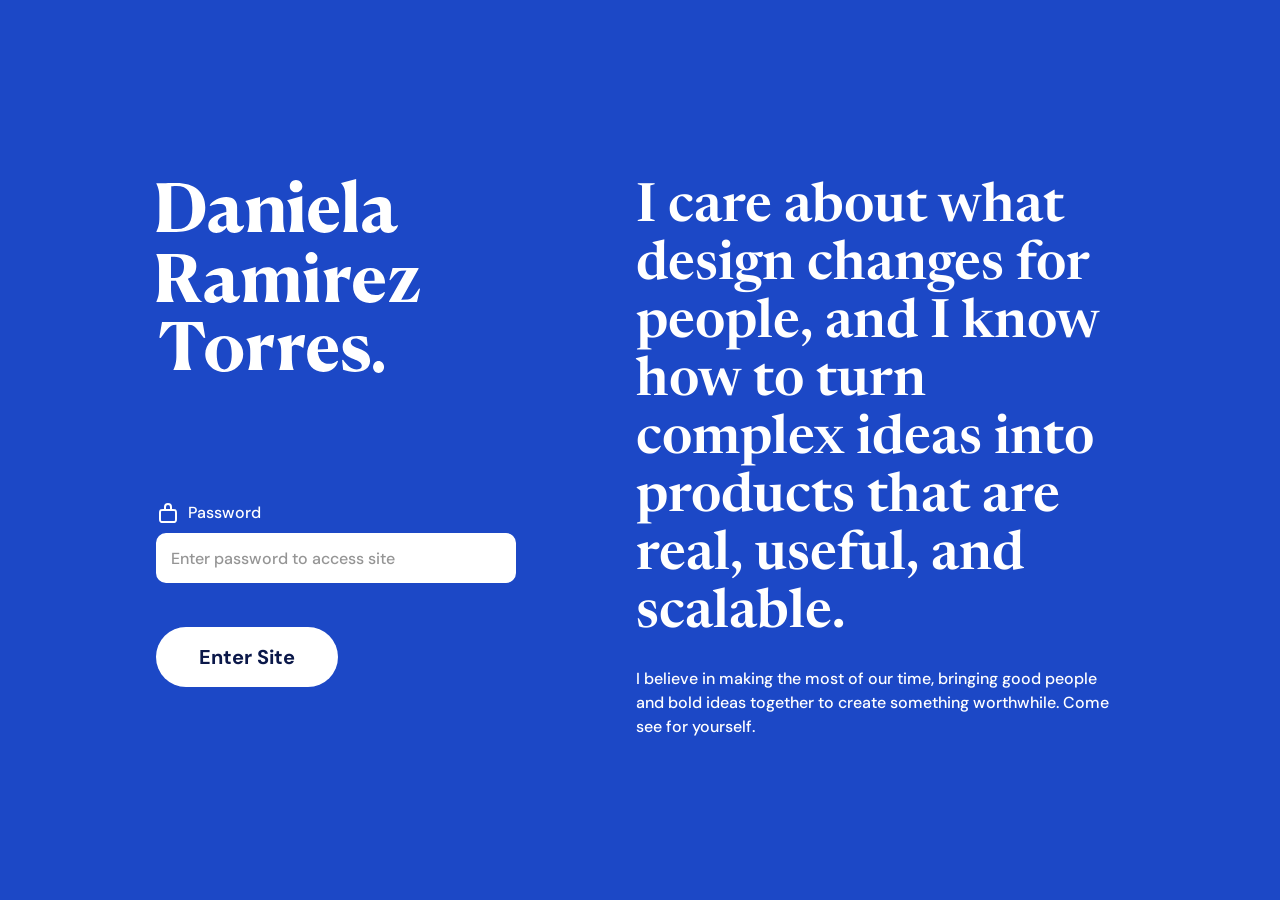
==== commit 6e100404: "Require the password before any portfolio page. Co-authored-by: Cursor <cursoragent@cursor.com>" ====
--- a/index.html
+++ b/index.html
@@ -2,12 +2,27 @@
 <html lang="en">
   <head>
     <meta charset="UTF-8" />
-    <meta name="viewport" content="width=device-width, initial-scale=1.0" />
+    <script>
+      (function () {
+        var authed = false;
+        try { authed = localStorage.getItem("drmzt-auth") === "1"; } catch (error) {}
+        if (!authed) {
+          try { authed = sessionStorage.getItem("drmzt-auth") === "1"; } catch (error) {}
+        }
+        if (authed) return;
+        document.documentElement.style.visibility = "hidden";
+        location.replace("/password.html");
+      })();
+    </script>
+    <meta name="viewport" content="width=device-width, initial-scale=1.0, viewport-fit=cover" />
     <title>Daniela Ramirez Torres — Product Designer</title>
     <meta
       name="description"
       content="I'm a product designer with 10+ years of experience shaping product direction, connecting business and human needs, and bringing ideas to life."
     />
+    <link rel="icon" href="/Favicon.svg" type="image/svg+xml" />
+    <link rel="icon" href="/Favicon.ico" sizes="any" />
+    <link rel="apple-touch-icon" href="/apple-touch-icon.png" />
     <link rel="stylesheet" href="css/styles.css" />
     <link rel="stylesheet" href="css/home.css" />
   </head>
@@ -279,13 +294,22 @@
 
     <footer class="home-footer" id="contact">
       <div class="home-footer__main">
-        <img
-          class="home-footer__logo"
-          src="assets/Logos/drt-logo-footer.svg"
-          alt="Daniela Ramirez Torres."
-          width="805"
-          height="488"
-        />
+        <div class="home-footer__brand">
+          <img
+            class="home-footer__logo"
+            src="assets/Logos/drt-logo-footer.svg"
+            alt="Daniela Ramirez Torres."
+            width="805"
+            height="488"
+          />
+          <img
+            class="home-footer__logo home-footer__logo--mobile"
+            src="assets/home/footer-wordmark-mobile.svg"
+            alt="Daniela Ramirez Torres."
+            width="351"
+            height="220"
+          />
+        </div>
         <nav class="home-footer__col" aria-label="Explore">
           <p class="home-footer__label">Explore</p>
           <a href="#top">Overview</a>
@@ -312,7 +336,7 @@
         <img src="assets/home/divider-footer.svg" alt="" width="1440" height="1" />
       </div>
       <div class="home-footer__base">
-        <p>© 2026 | Daniela Ramirez Torres. All rights reserved.</p>
+        <p>© 2026 | Daniela Ramirez Torres. <br class="home-footer__legal-break" />All rights reserved.</p>
         <p>Designed with intention.</p>
       </div>
     </footer>
--- a/css/styles.css
+++ b/css/styles.css
@@ -32,6 +32,14 @@
   src: url("../assets/fonts/DMSans-Italic-VariableFont_opsz,wght.ttf") format("truetype");
   font-weight: 100 1000;
   font-style: italic;
+  font-display: swap;
+}
+
+@font-face {
+  font-family: "Albert Sans";
+  src: url("../assets/fonts/AlbertSans-Regular.woff2") format("woff2");
+  font-weight: 400;
+  font-style: normal;
   font-display: swap;
 }
 
@@ -96,6 +104,8 @@
 
 html {
   scroll-behavior: smooth;
+  /* Canvas color past the footer, including overscroll and the home-indicator band. */
+  background-color: #0b1849;
 }
 
 @media (prefers-reduced-motion: reduce) {
@@ -2570,8 +2580,9 @@
 /* ---------- Password gate (Figma 22:512 desktop · 789:117 mobile) ---------- */
 
 .password-page {
-  background: var(--navy);
-  color: var(--cream);
+  --password-bg: #1c48c6;
+  background: var(--password-bg);
+  color: #ffffff;
 }
 
 .password-gate {
@@ -2580,8 +2591,8 @@
   display: flex;
   align-items: center;
   justify-content: center;
-  background: var(--navy);
-  color: var(--cream);
+  background: var(--password-bg);
+  color: #ffffff;
 }
 
 .password-gate__shell {
@@ -2630,13 +2641,13 @@
   flex-direction: column;
   align-items: flex-start;
   width: 360px;
-  margin-top: 66px;
+  margin-top: 74px;
 }
 
 .password-gate__label-row {
   display: flex;
   align-items: center;
-  gap: 16px;
+  gap: 8px;
   min-height: 24px;
 }
 
@@ -2660,12 +2671,12 @@
   width: 360px;
   max-width: 100%;
   height: 50px;
-  margin-top: 16px;
+  margin-top: 8px;
   padding: 0 13px;
   border-radius: 10px;
-  border: 2px solid rgba(255, 255, 255, 0.1);
-  background: rgba(23, 36, 82, 0.99);
-  color: #ffffff;
+  border: 2px solid #ffffff;
+  background: #ffffff;
+  color: #0b1849;
   font-family: var(--sans);
   font-size: 16px;
   font-weight: 500;
@@ -2676,26 +2687,53 @@
 }
 
 .password-gate__input::placeholder {
-  color: var(--secondary);
+  color: #959595;
   opacity: 1;
 }
 
-.password-gate__input:focus {
-  border-color: rgba(255, 255, 255, 0.28);
+.password-gate__input:focus,
+.password-gate__input:focus-visible {
+  border-color: #ffffff;
+  outline: none;
 }
 
 .password-gate__submit {
-  margin-top: 24px;
+  margin-top: 44px;
 }
 
 .password-gate__error {
-  min-height: 1.25rem;
+  display: none;
+  align-items: center;
+  gap: 8px;
+  margin: 8px 0 0;
+  color: #ffc7c2;
+  font-family: var(--sans);
+  font-size: 16px;
+  font-weight: 500;
+  line-height: 24px;
+  font-variation-settings: "opsz" 14, "wght" 500;
+}
+
+.password-gate__warning {
+  width: 24px;
+  height: 24px;
+  flex-shrink: 0;
+  display: block;
+}
+
+/* Error message sits in the gap reserved under the field — Figma 984:444 */
+.password-gate__form.is-error .password-gate__error {
+  display: flex;
+}
+
+.password-gate__form.is-error .password-gate__submit {
   margin-top: 12px;
-  font-family: var(--sans);
-  font-size: 14px;
-  font-weight: 500;
-  line-height: 20px;
-  color: #f2abde;
+}
+
+@media (min-width: 901px) {
+  .password-gate__shell {
+    margin-top: 18px;
+  }
 }
 
 .password-gate__headline {
@@ -2704,19 +2742,20 @@
   font-size: 54px;
   font-weight: 600;
   line-height: 58px;
-  letter-spacing: -0.01em;
-  color: var(--cream);
+  letter-spacing: 0;
+  color: #ffffff;
+  font-variation-settings: "opsz" 54, "wght" 600;
 }
 
 .password-gate__lede {
   margin: 0;
   max-width: 552px;
   font-family: var(--sans);
-  font-size: 20px;
+  font-size: 16px;
   font-weight: 500;
   line-height: 24px;
-  font-variation-settings: "opsz" 14;
-  color: var(--cream);
+  font-variation-settings: "opsz" 14, "wght" 500;
+  color: #ffffff;
 }
 
 @media (max-width: 1200px) {
@@ -2852,8 +2891,233 @@
    ========================================================= */
 
 .case-study {
+  background: #0b1849;
+  color: var(--ink);
+}
+
+.case-study main {
   background: var(--paper);
-  color: var(--ink);
+}
+
+/* ---------- Case study navigation + footer (Figma 630:269) ---------- */
+
+.cs-nav {
+  background: #f5f4f0;
+  color: #0b1849;
+  position: relative;
+  z-index: 20;
+}
+
+.cs-nav__bar {
+  width: min(100%, 1440px);
+  height: 184px;
+  margin-inline: auto;
+  padding: 14px 156px 0;
+  box-sizing: border-box;
+  display: flex;
+  align-items: center;
+  justify-content: space-between;
+}
+
+.cs-nav__logo {
+  display: block;
+  line-height: 0;
+  flex-shrink: 0;
+}
+
+.cs-nav__logo img {
+  width: 104.57px;
+  height: 77.09px;
+  max-width: none;
+}
+
+.cs-nav__mail,
+.cs-footer__mail {
+  display: inline-flex;
+  align-items: center;
+  padding: 0;
+  border: 0;
+  background: none;
+  cursor: pointer;
+  font-family: inherit;
+  text-align: left;
+}
+
+.cs-nav__mail {
+  height: 24px;
+  color: #0b1849;
+  font-weight: 900;
+  font-size: 16px;
+  line-height: 24px;
+  font-variation-settings: "opsz" 14, "wght" 900;
+  white-space: nowrap;
+}
+
+.cs-mail__text {
+  display: inline-grid;
+  justify-items: start;
+  text-align: left;
+}
+
+.cs-mail__label,
+.cs-mail__status {
+  grid-area: 1 / 1;
+  justify-self: start;
+  text-align: left;
+}
+
+.cs-mail__status {
+  opacity: 0;
+}
+
+.cs-nav__mail.is-copied .cs-mail__label,
+.cs-footer__mail.is-copied .cs-mail__label {
+  opacity: 0;
+}
+
+.cs-nav__mail.is-copied .cs-mail__status,
+.cs-footer__mail.is-copied .cs-mail__status {
+  opacity: 1;
+}
+
+.cs-nav__mail.is-copied img,
+.cs-footer__mail.is-copied img {
+  visibility: hidden;
+}
+
+.cs-nav__mail:hover,
+.cs-footer__col a:hover,
+.cs-footer__mail:hover {
+  opacity: 0.72;
+}
+
+.cs-nav__mail img,
+.cs-footer__mail img,
+.cs-footer__col a img {
+  width: 24px;
+  height: 24px;
+  max-width: none;
+  flex-shrink: 0;
+}
+
+.cs-nav a:focus-visible,
+.cs-nav button:focus-visible,
+.cs-footer a:focus-visible,
+.cs-footer button:focus-visible {
+  outline: 2px solid currentColor;
+  outline-offset: 4px;
+}
+
+.cs-footer {
+  background: #0b1849;
+  color: #ffffff;
+  padding-bottom: env(safe-area-inset-bottom, 0px);
+}
+
+.cs-footer__main,
+.cs-footer__base {
+  width: min(100%, 1440px);
+  margin-inline: auto;
+  box-sizing: border-box;
+}
+
+.cs-footer__main {
+  padding: 110px 106px 0;
+  display: grid;
+  grid-template-columns: 629.137px minmax(0, 1fr) 188px 124px max-content;
+  align-items: start;
+}
+
+.cs-footer__brand {
+  display: contents;
+}
+
+.cs-footer__logo {
+  width: 629.137px;
+  height: 383.3px;
+  max-width: none;
+  grid-column: 1;
+}
+
+.cs-footer__logo--mobile,
+.cs-footer__legal-break {
+  display: none;
+}
+
+.cs-footer__col {
+  display: flex;
+  flex-direction: column;
+  align-items: flex-start;
+  gap: 8px;
+}
+
+.cs-footer__col:nth-child(2) {
+  grid-column: 3;
+}
+
+.cs-footer__col:nth-child(3) {
+  grid-column: 5;
+}
+
+.cs-footer__label {
+  margin: 0;
+  font-size: 12px;
+  font-weight: 600;
+  line-height: 32px;
+  letter-spacing: 2.4px;
+  text-transform: uppercase;
+  color: #a8c5ff;
+  font-variation-settings: "opsz" 14, "wght" 600;
+}
+
+.cs-footer__col a,
+.cs-footer__mail {
+  display: inline-flex;
+  align-items: center;
+  color: #ffffff;
+  font-size: 14px;
+  font-weight: 400;
+  line-height: 32px;
+  font-variation-settings: "opsz" 14, "wght" 400;
+  white-space: nowrap;
+}
+
+.cs-footer__rule {
+  width: 100%;
+  height: 1px;
+  margin-top: -2px;
+}
+
+.cs-footer__rule img {
+  display: block;
+  width: 100%;
+  height: 1px;
+  max-width: none;
+}
+
+.cs-footer__base {
+  padding: 49px 106px;
+  display: flex;
+  justify-content: space-between;
+  align-items: center;
+  gap: 24px;
+}
+
+.cs-footer__base p {
+  margin: 0;
+  font-family: "Albert Sans", "DM Sans", sans-serif;
+  font-size: 18px;
+  font-weight: 400;
+  line-height: 26px;
+}
+
+.cs-footer__base p:first-child {
+  color: #a8c5ff;
+}
+
+.cs-footer__base p:last-child {
+  color: #ffffff;
+  text-align: right;
 }
 
 .case-study .site-footer {
@@ -5459,17 +5723,174 @@
   }
 }
 
-/* Mobile case studies — keep the canvas under the footer the same green
-   so the page doesn’t end on the white body color. */
-@media (max-width: 720px) {
-  html:has(body.case-study),
-  body.case-study {
-    background-color: #012622;
-  }
-
-  body.case-study .site-footer {
-    background-color: #012622;
-    padding-bottom: calc(40px + env(safe-area-inset-bottom, 0px));
+/* Case study chrome — stack the desktop nav and footer below 1440. */
+@media (max-width: 1439px) {
+  .cs-nav__bar {
+    height: auto;
+    min-height: 120px;
+    padding: 32px 40px;
+  }
+
+  .cs-footer__main,
+  .cs-footer__base {
+    padding-left: 40px;
+    padding-right: 40px;
+  }
+
+  .cs-footer__main {
+    grid-template-columns: minmax(0, 1.4fr) 188px 191px;
+    column-gap: 40px;
+    padding-top: 80px;
+  }
+
+  .cs-footer__logo {
+    width: 100%;
+    height: auto;
+    max-width: 520px;
+  }
+
+  .cs-footer__col:nth-child(2),
+  .cs-footer__col:nth-child(3) {
+    grid-column: auto;
+  }
+}
+
+@media (max-width: 800px) {
+  .cs-nav__bar {
+    flex-direction: column;
+    align-items: flex-start;
+    height: auto;
+    min-height: 0;
+    gap: 24px;
+    padding: 24px;
+  }
+
+  .cs-nav__mail {
+    white-space: normal;
+  }
+
+  .cs-footer__main,
+  .cs-footer__base {
+    padding-left: 24px;
+    padding-right: 24px;
+  }
+
+  .cs-footer__main {
+    display: flex;
+    flex-direction: column;
+    align-items: flex-start;
+    gap: 40px;
+  }
+
+  .cs-footer__base {
+    flex-direction: column;
+    align-items: flex-start;
+    gap: 12px;
+    padding-bottom: calc(49px + env(safe-area-inset-bottom, 0px));
+  }
+
+  .cs-footer__base p:last-child {
+    text-align: left;
+  }
+}
+
+/* Mobile footer — Figma node 804:971, 393px. Desktop footer is unchanged. */
+@media (max-width: 480px) {
+  .cs-footer {
+    display: flex;
+    flex-direction: column;
+    align-items: flex-start;
+    padding: 26px 24px calc(32px + env(safe-area-inset-bottom, 0px));
+  }
+
+  .cs-footer__main,
+  .cs-footer__brand {
+    display: contents;
+  }
+
+  .cs-footer__logo {
+    display: none;
+  }
+
+  .cs-footer__logo--mobile {
+    display: block;
+    order: 3;
+    width: calc(100% + 6px);
+    height: auto;
+    max-width: none;
+    min-width: 0;
+    margin: 16px 0 0 -2px;
+    grid-column: auto;
+  }
+
+  .cs-footer__col {
+    gap: 0;
+    width: auto;
+  }
+
+  .cs-footer__col:nth-child(2) {
+    order: 1;
+  }
+
+  .cs-footer__col:nth-child(3) {
+    order: 2;
+    margin-top: 16px;
+  }
+
+  .cs-footer__col a,
+  .cs-footer__mail {
+    line-height: 32px;
+    white-space: nowrap;
+  }
+
+  .cs-footer__rule {
+    order: 4;
+    width: calc(100% + 48px);
+    height: 1px;
+    margin: 1px -24px 0;
+  }
+
+  .cs-footer__base {
+    order: 5;
+    display: flex;
+    flex-direction: column;
+    align-items: flex-start;
+    justify-content: flex-start;
+    gap: 8px;
+    width: 100%;
+    margin: 0;
+    padding: 16px 0 0;
+  }
+
+  .cs-footer__base p {
+    font-size: 16px;
+  }
+
+  .cs-footer__base p:first-child {
+    order: 2;
+    max-width: 285px;
+    line-height: 24px;
+  }
+
+  .cs-footer__base p:last-child {
+    order: 1;
+    line-height: 26px;
+    text-align: left;
+  }
+
+  .cs-footer__legal-break {
+    display: block;
+  }
+
+  .cs-footer::after {
+    content: "";
+    order: 6;
+    flex: 0 0 120px;
+    width: 100%;
+    height: 120px;
+    margin: 0 0 -120px;
+    background: #0b1849;
+    pointer-events: none;
   }
 }
 
--- a/css/home.css
+++ b/css/home.css
@@ -10,7 +10,7 @@
 }
 
 body.home {
-  background: #ffffff;
+  background: #0b1849;
   color: #0b1849;
 }
 
@@ -577,6 +577,7 @@
 .home-footer {
   background: #0b1849;
   color: #ffffff;
+  padding-bottom: env(safe-area-inset-bottom, 0px);
 }
 
 .home-footer__main {
@@ -586,11 +587,20 @@
   align-items: start;
 }
 
+.home-footer__brand {
+  display: contents;
+}
+
 .home-footer__logo {
   width: 629px;
   height: auto;
   max-width: none;
   grid-column: 1;
+}
+
+.home-footer__logo--mobile,
+.home-footer__legal-break {
+  display: none;
 }
 
 .home-footer__col {
@@ -890,3 +900,102 @@
     line-height: 42px;
   }
 }
+
+/* Mobile footer — Figma node 804:971, 393px. Desktop footer is unchanged. */
+@media (max-width: 480px) {
+  .home-footer {
+    display: flex;
+    flex-direction: column;
+    align-items: flex-start;
+    padding: 26px 24px calc(32px + env(safe-area-inset-bottom, 0px));
+  }
+
+  .home-footer__main,
+  .home-footer__brand {
+    display: contents;
+  }
+
+  .home-footer__logo {
+    display: none;
+  }
+
+  .home-footer__logo--mobile {
+    display: block;
+    order: 3;
+    width: calc(100% + 6px);
+    height: auto;
+    max-width: none;
+    min-width: 0;
+    margin: 16px 0 0 -2px;
+    grid-column: auto;
+  }
+
+  .home-footer__col {
+    gap: 0;
+    width: auto;
+  }
+
+  .home-footer__col:nth-child(2) {
+    order: 1;
+  }
+
+  .home-footer__col:nth-child(3) {
+    order: 2;
+    margin-top: 16px;
+  }
+
+  .home-footer__col a,
+  .home-footer__mail {
+    line-height: 32px;
+    white-space: nowrap;
+  }
+
+  .home-footer__rule {
+    order: 4;
+    width: calc(100% + 48px);
+    height: 1px;
+    margin: 1px -24px 0;
+  }
+
+  .home-footer__base {
+    order: 5;
+    display: flex;
+    flex-direction: column;
+    align-items: flex-start;
+    gap: 8px;
+    width: 100%;
+    margin: 0;
+    padding: 16px 0 0;
+  }
+
+  .home-footer__base p {
+    font-size: 16px;
+  }
+
+  .home-footer__base p:first-child {
+    order: 2;
+    max-width: 285px;
+    line-height: 24px;
+  }
+
+  .home-footer__base p:last-child {
+    order: 1;
+    line-height: 26px;
+    text-align: left;
+  }
+
+  .home-footer__legal-break {
+    display: block;
+  }
+
+  .home-footer::after {
+    content: "";
+    order: 6;
+    flex: 0 0 120px;
+    width: 100%;
+    height: 120px;
+    margin: 0 0 -120px;
+    background: #0b1849;
+    pointer-events: none;
+  }
+}
